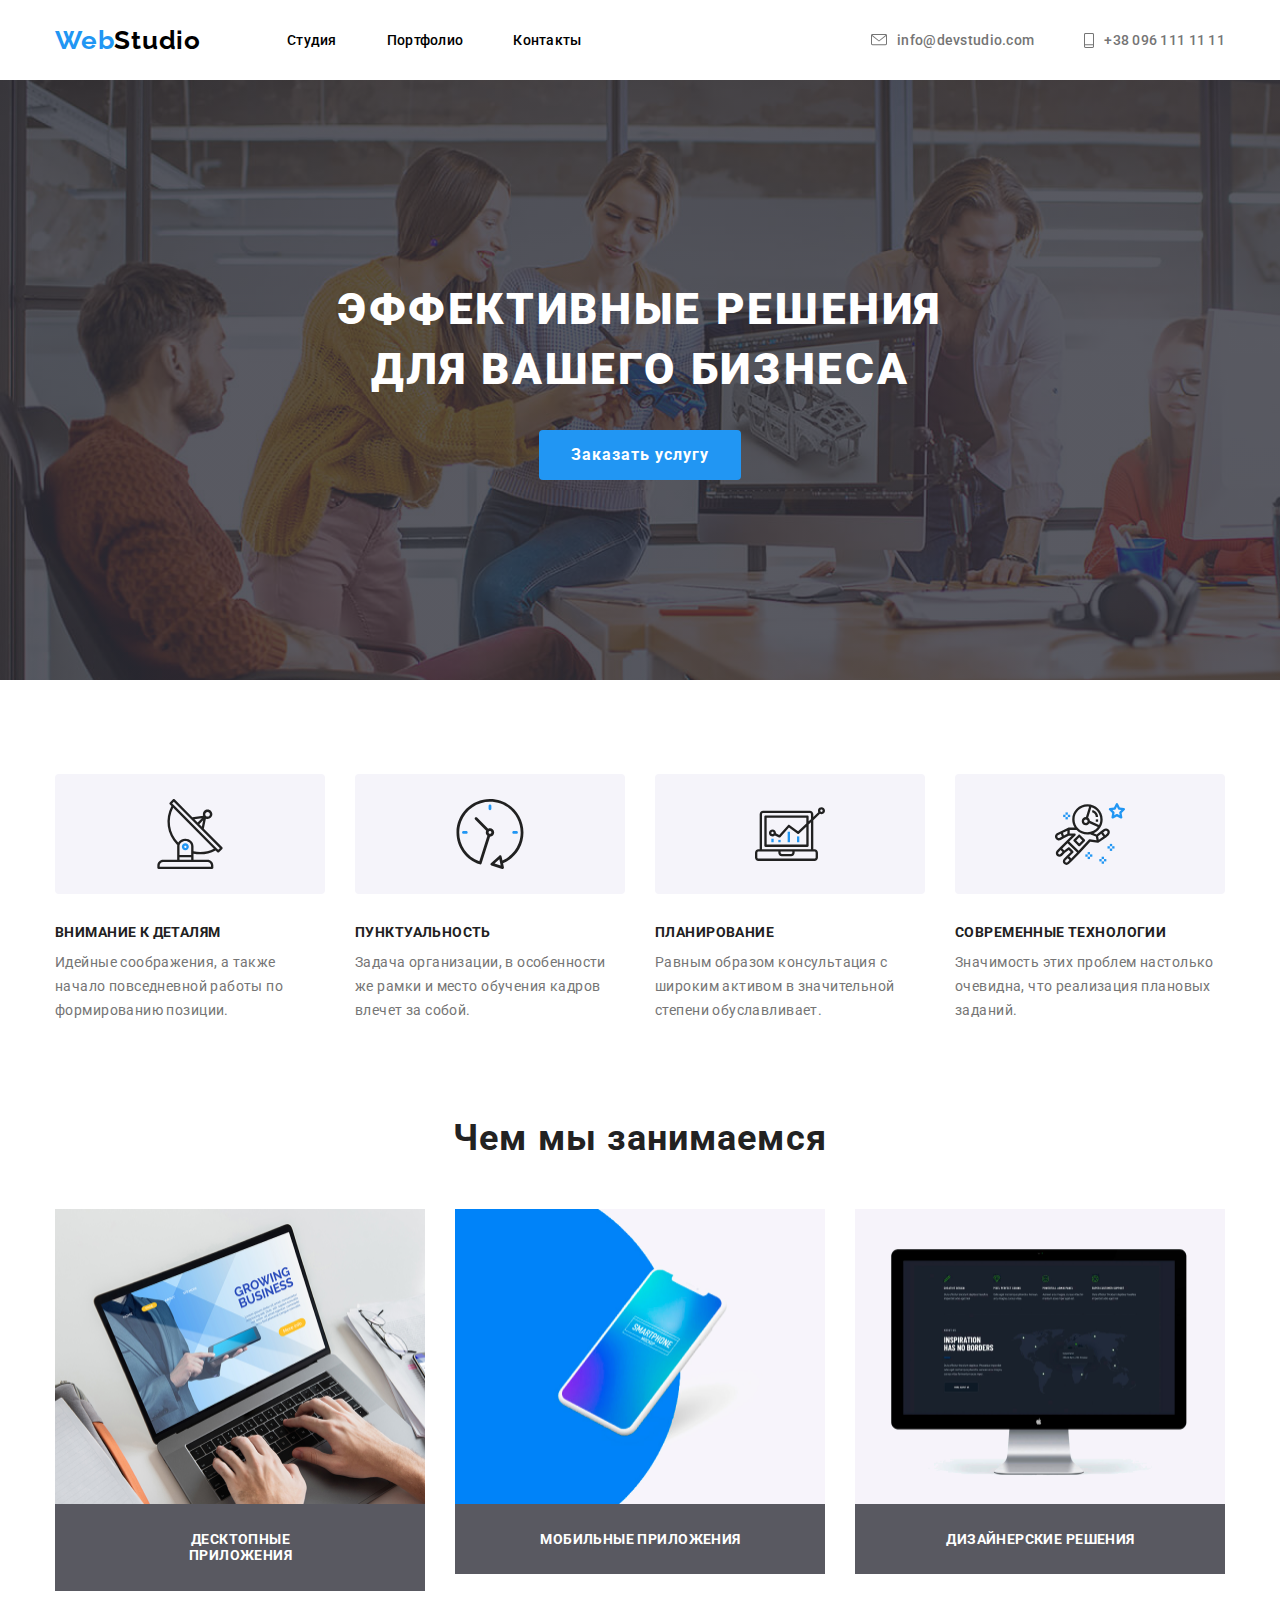
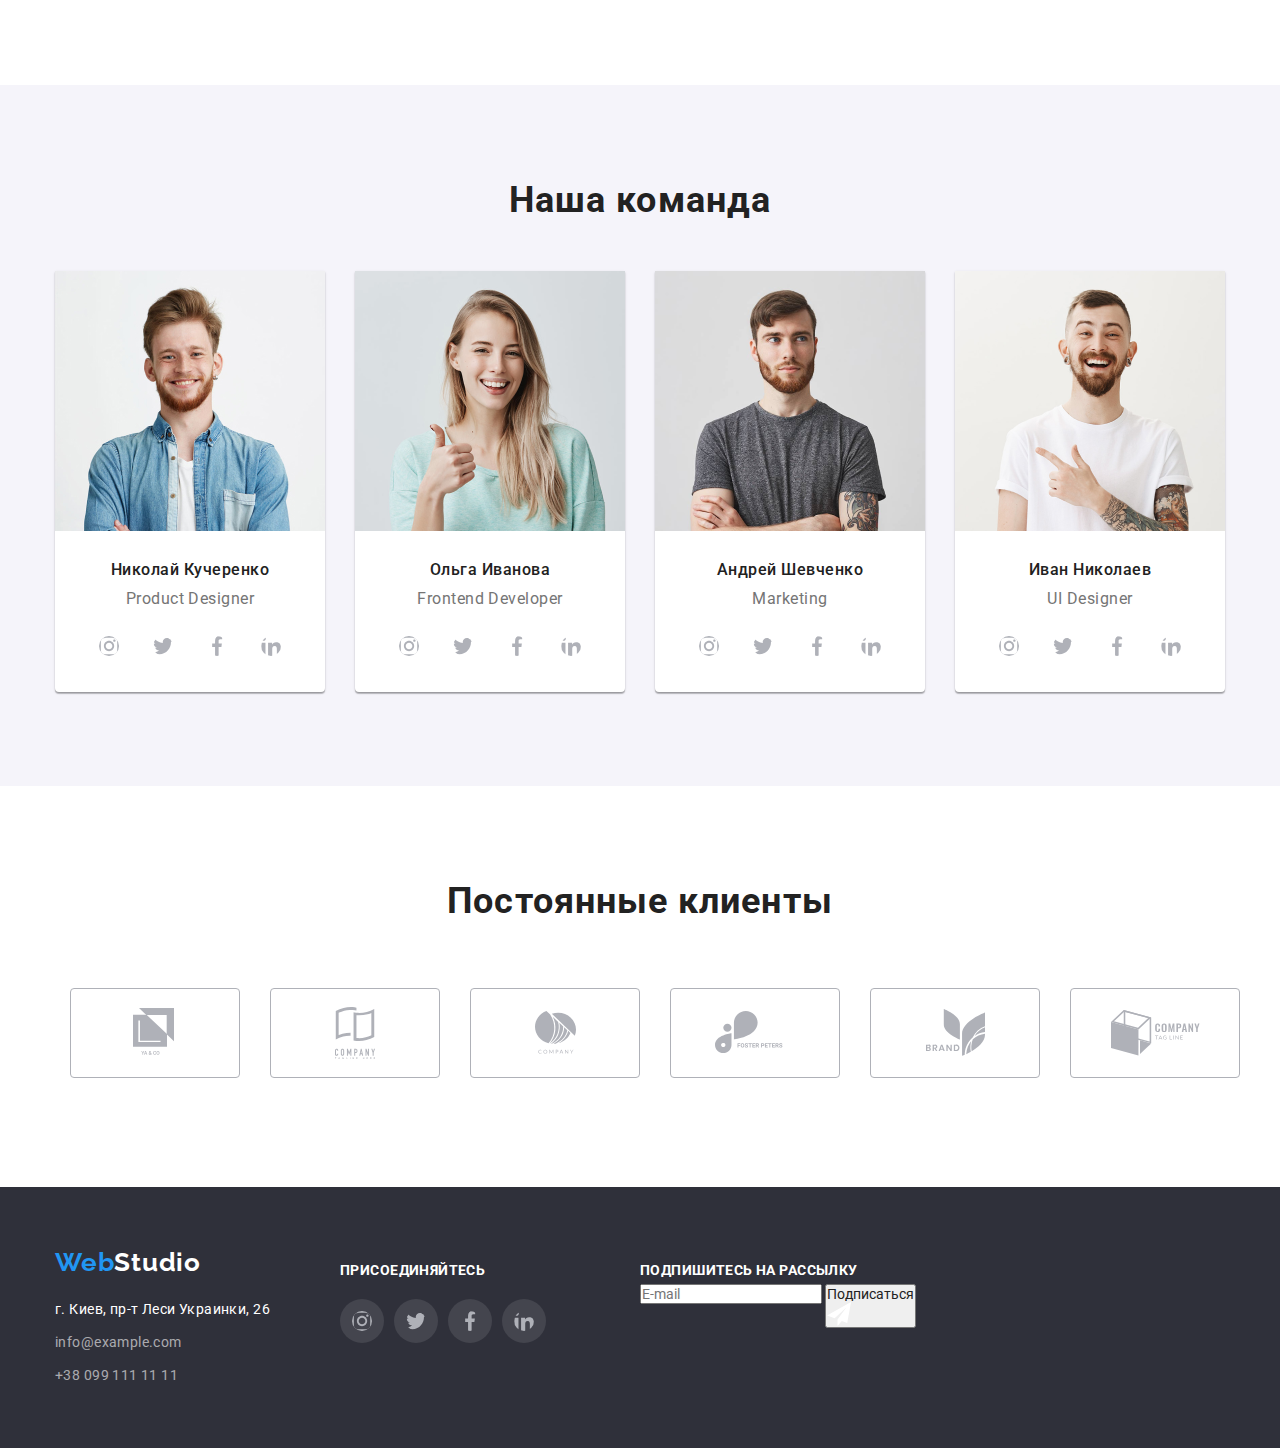
==== index.html @ 837c183c "Поменял классы на BEM именование, перешел на SASS" ====
<!DOCTYPE html>
<html lang="ru">
  <head>
    <meta charset="UTF-8" />
    <meta http-equiv="X-UA-Compatible" content="IE=edge" />
    <meta name="viewport" content="width=device-width, initial-scale=1.0" />
    <link rel="preconnect" href="https://fonts.googleapis.com" />
    <link rel="preconnect" href="https://fonts.gstatic.com" crossorigin />
    <link
      href="https://fonts.googleapis.com/css2?family=Raleway:wght@700&family=Roboto:wght@400;500;700;900&display=swap"
      rel="stylesheet"
    />
    <link rel="stylesheet" href="css/main.min.css" />
    <title>WebStudio</title>
  </head>
  <body>
    <!-- Menu -->
    <header class="header">
      <div class="container">
        <div class="header__container">
          <nav class="nav">
            <a class="logo nav__logo" href="./index.html"
              ><span class="logo__text">Web</span>Studio</a
            >
            <ul class="nav__menu-list">
              <li class="nav__list-item">
                <a class="nav__link nav__link--current" href="./index.html">Студия</a>
              </li>
              <li class="nav__list-item">
                <a class="nav__link" href="./portfolio.html">Портфолио</a>
              </li>
              <li class="nav__list-item">
                <a class="nav__link" href="/">Контакты</a>
              </li>
            </ul>
          </nav>
          <address class="address header__adress">
            <a class="address__link" href="/">
              <img
                class="address__icon address__icon--mail"
                src="./images/main-page/icons/mail_icon.svg"
                alt="Иконка эл почты"
              />
              info@devstudio.com
            </a>
            <a class="address__link" href="/">
              <img
                class="address__icon address__icon--phone"
                src="./images/main-page/icons/phone_icon.svg"
                alt="Иконка мобильного телефона"
              />
              +38 096 111 11 11
            </a>
          </address>
        </div>
      </div>
    </header>
    <!-- Menu END -->

    <main>
      <!-- HERO section -->
      <section class="hero-section section">
        <div class="container">
          <h1 class="main-title">Эффективные решения<br />для вашего бизнеса</h1>
          <a class="modal-button hero-section__modal-button" href="./index.html">Заказать услугу</a>
        </div>
      </section>
      <!-- END HERO section  -->

      <!-- Qualites section -->
      <section class="qualities-section section">
        <div class="container">
          <h2 class="qualities-section__title title" hidden>Наши качества</h2>
          <ul class="qualities-list">
            <li class="qualities-list__item">
              <div class="qualities-list__img-container">
                <img
                  src="./images/main-page/qualites-section/sputnikovaya_antenna.svg"
                  alt="Спутниковая антена"
                />
              </div>
              <h3 class="sub-title qualities-list__sub-title">Внимание к деталям</h3>
              <p class="qualities-list__description">
                Идейные соображения, а также начало повседневной работы по формированию позиции.
              </p>
            </li>
            <li class="qualities-list__item">
              <div class="qualities-list__img-container">
                <img src="./images/main-page/qualites-section/clock.svg" alt="Часы" />
              </div>
              <h3 class="sub-title qualities-list__sub-title">Пунктуальность</h3>
              <p class="qualities-list__description">
                Задача организации, в особенности же рамки и место обучения кадров влечет за собой.
              </p>
            </li>
            <li class="qualities-list__item">
              <div class="qualities-list__img-container">
                <img
                  src="./images/main-page/qualites-section/diagram.svg"
                  alt="Диаграмма на ноутбуке"
                />
              </div>
              <h3 class="sub-title qualities-list__sub-title">Планирование</h3>
              <p class="qualities-list__description">
                Равным образом консультация с широким активом в значительной степени обуславливает.
              </p>
            </li>
            <li class="qualities-list__item">
              <div class="qualities-list__img-container">
                <img src="./images/main-page/qualites-section/astronaut.svg" alt="Астронавт" />
              </div>
              <h3 class="sub-title qualities-list__sub-title">Современные технологии</h3>
              <p class="qualities-list__description">
                Значимость этих проблем настолько очевидна, что реализация плановых заданий.
              </p>
            </li>
          </ul>
        </div>
      </section>
      <!-- END Qualites section -->

      <!-- About us -->
      <section class="about-us-section section">
        <div class="container">
          <h2 class="about-us-section__title title">Чем мы занимаемся</h2>
          <ul class="about-us-list">
            <li class="about-us-list__item">
              <img
                class="about-us-list__image"
                src="./images/main-page/about-us-section/img_1_notebook.png"
                width="370"
                height="295"
                alt="Ноутбук"
              />
              <p class="about-us-list__description">Десктопные приложения</p>
            </li>
            <li class="about-us-list__item">
              <img
                class="about-us-list__image"
                src="./images/main-page/about-us-section/img_2_phone.png"
                width="370"
                height="295"
                alt="Смартфон"
              />
              <p class="about-us-list__description">Мобильные приложения</p>
            </li>
            <li class="about-us-list__item">
              <img
                class="about-us-list__image"
                src="./images/main-page/about-us-section/img_3_desktop.png"
                width="370"
                height="295"
                alt="Настольный компьютер"
              />
              <p class="about-us-list__description">Дизайнерские решения</p>
            </li>
          </ul>
        </div>
      </section>
      <!-- END About us -->

      <!-- TEAM SECTION -->
      <section class="our-team-section section">
        <div class="container">
          <h2 class="our-team-section__title title">Наша команда</h2>
          <ul class="our-team-list">
            <li class="our-team-list__item">
              <img
                class="our-team-list__image"
                src="./images/main-page/team-section/command_1.jpg"
                width="270"
                height="260"
                alt="Николай Кучеренко фото"
              />
              <div class="our-team-list__desription-container">
                <h3 class="our-team-list__name-title">Николай Кучеренко</h3>
                <p class="our-team-list__description">Product Designer</p>
                <ul class="social-list">
                  <li class="social-list__item">
                    <img
                      class="social-list__image social-list__image--instagram-icon"
                      src="./images/main-page/social-icons/instagram_icon.svg"
                      alt="Instagram логотип"
                    />
                  </li>
                  <li class="social-list__item">
                    <img
                      class="social-list__image social-list__image--twitter-icon"
                      src="./images/main-page/social-icons/twitter_icon.svg"
                      alt="Twitter логотип"
                    />
                  </li>
                  <li class="social-list__item">
                    <img
                      class="social-list__image social-list__image--facebook-icon"
                      src="./images/main-page/social-icons/facebook_icon.svg"
                      alt="Facebook логотип"
                    />
                  </li>
                  <li class="social-list__item">
                    <img
                      class="social-list__image social-list__image--linkedin-icon"
                      src="./images/main-page/social-icons/linkedin_icon.svg"
                      alt="LinkedIn логотип"
                    />
                  </li>
                </ul>
              </div>
            </li>
            <li class="our-team-list__item">
              <img
                class="our-team-list__image"
                src="./images/main-page/team-section/command_2.png"
                width="270"
                height="260"
                alt="Ольга Иванова фото"
              />
              <div class="our-team-list__desription-container">
                <h3 class="our-team-list__name-title">Ольга Иванова</h3>
                <p class="our-team-list__description">Frontend Developer</p>
                <ul class="social-list">
                  <li class="social-list__item">
                    <img
                      class="social-list__image social-list__image--instagram-icon"
                      src="./images/main-page/social-icons/instagram_icon.svg"
                      alt="Instagram логотип"
                    />
                  </li>
                  <li class="social-list__item">
                    <img
                      class="social-list__image social-list__image--twitter-icon"
                      src="./images/main-page/social-icons/twitter_icon.svg"
                      alt="Twitter логотип"
                    />
                  </li>
                  <li class="social-list__item">
                    <img
                      class="social-list__image social-list__image--facebook-icon"
                      src="./images/main-page/social-icons/facebook_icon.svg"
                      alt="Facebook логотип"
                    />
                  </li>
                  <li class="social-list__item">
                    <img
                      class="social-list__image social-list__image--linkedin-icon"
                      src="./images/main-page/social-icons/linkedin_icon.svg"
                      alt="LinkedIn логотип"
                    />
                  </li>
                </ul>
              </div>
            </li>
            <li class="our-team-list__item">
              <img
                src="./images/main-page/team-section/command_3.png"
                width="270"
                height="260"
                alt="Андрей Шевченко фото"
              />
              <div class="our-team-list__desription-container">
                <h3 class="our-team-list__name-title">Андрей Шевченко</h3>
                <p class="our-team-list__description">Marketing</p>
                <ul class="social-list">
                  <li class="social-list__item">
                    <img
                      class="social-list__image social-list__image--instagram-icon"
                      src="./images/main-page/social-icons/instagram_icon.svg"
                      alt="Instagram логотип"
                    />
                  </li>
                  <li class="social-list__item">
                    <img
                      class="social-list__image social-list__image--twitter-icon"
                      src="./images/main-page/social-icons/twitter_icon.svg"
                      alt="Twitter логотип"
                    />
                  </li>
                  <li class="social-list__item">
                    <img
                      class="social-list__image social-list__image--facebook-icon"
                      src="./images/main-page/social-icons/facebook_icon.svg"
                      alt="Facebook логотип"
                    />
                  </li>
                  <li class="social-list__item">
                    <img
                      class="social-list__image social-list__image--linkedin-icon"
                      src="./images/main-page/social-icons/linkedin_icon.svg"
                      alt="LinkedIn логотип"
                    />
                  </li>
                </ul>
              </div>
            </li>
            <li class="our-team-list__item">
              <img
                src="./images/main-page/team-section/command_4.png"
                width="270"
                height="260"
                alt="Иван Николаев фото"
              />
              <div class="our-team-list__desription-container">
                <h3 class="our-team-list__name-title">Иван Николаев</h3>
                <p class="our-team-list__description">UI Designer</p>
                <ul class="social-list">
                  <li class="social-list__item">
                    <img
                      class="social-list__image social-list__image--instagram-icon"
                      src="./images/main-page/social-icons/instagram_icon.svg"
                      alt="Instagram логотип"
                    />
                  </li>
                  <li class="social-list__item">
                    <img
                      class="social-list__image social-list__image--twitter-icon"
                      src="./images/main-page/social-icons/twitter_icon.svg"
                      alt="Twitter логотип"
                    />
                  </li>
                  <li class="social-list__item">
                    <img
                      class="social-list__image social-list__image--facebook-icon"
                      src="./images/main-page/social-icons/facebook_icon.svg"
                      alt="Facebook логотип"
                    />
                  </li>
                  <li class="social-list__item">
                    <img
                      class="social-list__image social-list__image--linkedin-icon"
                      src="./images/main-page/social-icons/linkedin_icon.svg"
                      alt="LinkedIn логотип"
                    />
                  </li>
                </ul>
              </div>
            </li>
          </ul>
        </div>
      </section>
      <!-- END TEAM SECTION -->

      <!-- CLIENTS SECTION -->
      <section class="clients-section section">
        <div class="container">
          <h2 class="clients-section__title title">Постоянные клиенты</h2>
          <ul class="clisents-list">
            <li class="clisents-list__item">
              <img
                class="clisents-list__image"
                src="./images/main-page/clients-section/client_logo_1.svg"
                alt="Компания 1 логотип"
              />
            </li>
            <li class="clisents-list__item">
              <img
                class="clisents-list__image"
                src="./images/main-page/clients-section/client_logo_2.svg"
                alt="Компания 2 логотип"
              />
            </li>
            <li class="clisents-list__item">
              <img
                class="clisents-list__image"
                src="./images/main-page/clients-section/client_logo_3.svg"
                alt="Компания 3 логотип"
              />
            </li>
            <li class="clisents-list__item">
              <img
                class="clisents-list__image"
                src="./images/main-page/clients-section/client_logo_4.svg"
                alt="Компания 4 логотип"
              />
            </li>
            <li class="clisents-list__item">
              <img
                class="clisents-list__image"
                src="./images/main-page/clients-section/client_logo_5.svg"
                alt="Компания 5 логотип"
              />
            </li>
            <li class="clisents-list__item">
              <img
                class="clisents-list__image"
                src="./images/main-page/clients-section/client_logo_6.svg"
                alt="Компания 6 логотип"
              />
            </li>
          </ul>
        </div>
      </section>
      <!-- END CLIENTS SECTION -->
    </main>

    <footer class="footer">
      <div class="container">
        <div class="footer-container">
          <div class="address-wrap footer-container__address-wrap">
            <a class="logo footer__logo" href="/"><span class="logo__text">Web</span>Studio </a>
            <address class="address footer-container__address">
              <a class="footer-container__link footer-container__link--location" href="/"
                >г. Киев, пр-т Леси Украинки, 26</a
              >
              <a class="footer-container__link" href="/">info@example.com</a>
              <a class="footer-container__link" href="/">+38 099 111 11 11</a>
            </address>
          </div>
          <div class="social-wrap footer-container__social-wrap">
            <b class="subtitle-call-to-action">присоединяйтесь</b>
            <ul class="social-list">
              <li class="social-list__item">
                <img
                  class="social-list__image social-list__image--instagram-icon social-list__image--dark-theme"
                  src="./images/main-page/social-icons/instagram_icon.svg"
                  alt="Instagram логотип"
                />
              </li>
              <li class="social-list__item">
                <img
                  class="social-list__image social-list__image--twitter-icon social-list__image--dark-theme"
                  src="./images/main-page/social-icons/twitter_icon.svg"
                  alt="Twitter логотип"
                />
              </li>
              <li class="social-list__item">
                <img
                  class="social-list__image social-list__image--facebook-icon social-list__image--dark-theme"
                  src="./images/main-page/social-icons/facebook_icon.svg"
                  alt="Facebook логотип"
                />
              </li>
              <li class="social-list__item">
                <img
                  class="social-list__image social-list__image--linkedin-icon social-list__image--dark-theme"
                  src="./images/main-page/social-icons/linkedin_icon.svg"
                  alt="LinkedIn логотип"
                />
              </li>
            </ul>
          </div>
          <div class="subscribe-wrap footer-container__subscribe-wrap">
            <b class="subtitle-call-to-action">Подпишитесь на рассылку</b>
            <form class="form" action="mailto:">
              <input
                class="form__input"
                type="email"
                placeholder="E-mail"
                id="email"
                name="email"
              />
              <button class="form__button" type="submit" class="button email">
                Подписаться
                <img
                  class="form__image"
                  src="./images/main-page/icons/icon_send.svg"
                  alt="Иконка отправить письмо"
                />
              </button>
            </form>
          </div>
        </div>
      </div>
    </footer>
  </body>
</html>
---- css/main.min.css ----
/*! modern-normalize v1.1.0 | MIT License | https://github.com/sindresorhus/modern-normalize */*,::after,::before{-webkit-box-sizing:border-box;box-sizing:border-box}html{-moz-tab-size:4;-o-tab-size:4;tab-size:4}html{line-height:1.15;-webkit-text-size-adjust:100%}body{margin:0}body{font-family:system-ui,-apple-system,'Segoe UI',Roboto,Helvetica,Arial,sans-serif,'Apple Color Emoji','Segoe UI Emoji'}hr{height:0;color:inherit}abbr[title]{-webkit-text-decoration:underline dotted;text-decoration:underline dotted}b,strong{font-weight:bolder}code,kbd,pre,samp{font-family:ui-monospace,SFMono-Regular,Consolas,'Liberation Mono',Menlo,monospace;font-size:1em}small{font-size:80%}sub,sup{font-size:75%;line-height:0;position:relative;vertical-align:baseline}sub{bottom:-.25em}sup{top:-.5em}table{text-indent:0;border-color:inherit}button,input,optgroup,select,textarea{font-family:inherit;font-size:100%;line-height:1.15;margin:0}button,select{text-transform:none}[type=button],[type=reset],[type=submit],button{-webkit-appearance:button}::-moz-focus-inner{border-style:none;padding:0}:-moz-focusring{outline:1px dotted ButtonText}:-moz-ui-invalid{box-shadow:none}legend{padding:0}progress{vertical-align:baseline}::-webkit-inner-spin-button,::-webkit-outer-spin-button{height:auto}[type=search]{-webkit-appearance:textfield;outline-offset:-2px}::-webkit-search-decoration{-webkit-appearance:none}::-webkit-file-upload-button{-webkit-appearance:button;font:inherit}summary{display:list-item}*{margin:0;padding:0}article,aside,details,figcaption,figure,footer,header,hgroup,menu,nav,section{display:block}ol,ul{list-style:none}blockquote,q{quotes:none}blockquote:before,blockquote:after,q:before,q:after{content:'';content:none}table{border-collapse:collapse;border-spacing:0}input[type='search']::-webkit-search-cancel-button,input[type='search']::-webkit-search-decoration,input[type='search']::-webkit-search-results-button,input[type='search']::-webkit-search-results-decoration{-webkit-appearance:none;-moz-appearance:none}input[type='search']{-webkit-appearance:none;-moz-appearance:none;-webkit-box-sizing:content-box;box-sizing:content-box}textarea{overflow:auto;vertical-align:top;resize:vertical}audio,canvas,video{display:inline-block;*display:inline;*zoom:1;max-width:100%}audio:not([controls]){display:none;height:0}[hidden]{display:none}img{display:block;border:0;-ms-interpolation-mode:bicubic}figure{margin:0}form{margin:0}legend{border:0;padding:0;white-space:normal;*margin-left:-7px}button,input{line-height:normal}button,select{text-transform:none}button,html input[type="button"],input[type="reset"],input[type="submit"]{-webkit-appearance:button;cursor:pointer;*overflow:visible}button[disabled],html input[disabled]{cursor:default}input[type='checkbox'],input[type='radio']{-webkit-box-sizing:border-box;box-sizing:border-box;padding:0;*height:13px;*width:13px}input[type='search']{-webkit-appearance:textfield;-webkit-box-sizing:content-box;box-sizing:content-box}input[type='search']::-webkit-search-cancel-button,input[type='search']::-webkit-search-decoration{-webkit-appearance:none}button::-moz-focus-inner,input::-moz-focus-inner{border:0;padding:0}textarea{overflow:auto;vertical-align:top}table{border-collapse:collapse;border-spacing:0}html,button,input,select,textarea{color:#222}::-moz-selection{background:#b3d4fc;text-shadow:none}::selection{background:#b3d4fc;text-shadow:none}fieldset{border:0;margin:0;padding:0}textarea{resize:vertical}.chromeframe{margin:0.2em 0;background:#ccc;color:#000;padding:0.2em 0}a{display:inline-block;text-decoration:none}address{font-style:normal}body{font-family:'Roboto', sans-serif;font-size:14px;font-style:normal;font-weight:400;line-height:1.714;letter-spacing:0.03em}.container{width:1200px;padding-left:15px;padding-right:15px;margin-left:auto;margin-right:auto}.logo{font-family:'Raleway', sans-serif;font-size:26px;font-style:normal;font-weight:700;line-height:1.192;letter-spacing:0.03em;color:#000}.logo__text{color:#2196f3}.modal-button{display:inline-block;padding:10px 32px;margin-top:30px;border-radius:4px;font-size:16px;font-weight:700;line-height:1.875;letter-spacing:0.06em;color:#fff;background-color:#2196f3}.social-list{display:-webkit-box;display:-ms-flexbox;display:flex;margin-top:16px}.social-list__item:not(:last-child){margin-right:10px}.social-list__image{padding:12px;border-radius:50%}.social-list__image--dark-theme{background:rgba(255,255,255,0.1);border-radius:50%}.social-list__image:hover,.social-list__image:focus{background-color:#2196f3}.main-title{font-size:44px;font-weight:900;line-height:1.363;letter-spacing:0.06em;text-align:center;text-transform:uppercase;color:#fff}.title{font-size:36px;font-style:normal;font-weight:700;line-height:1.172;letter-spacing:0.03em;text-align:center}.sub-title{font-size:14px;font-weight:700;line-height:1.172;letter-spacing:0.03em;text-transform:uppercase;color:#212121}.header__container{display:-webkit-box;display:-ms-flexbox;display:flex;-webkit-box-align:center;-ms-flex-align:center;align-items:center;-webkit-box-pack:justify;-ms-flex-pack:justify;justify-content:space-between}.nav{display:-webkit-box;display:-ms-flexbox;display:flex;-webkit-box-align:center;-ms-flex-align:center;align-items:center}.nav__menu-list{display:-webkit-box;display:-ms-flexbox;display:flex}.nav__list-item:not(:last-child){margin-right:50px}.nav__logo{margin-right:86px}.nav__link{padding:32px 0 28px 0;font-size:14px;font-style:normal;font-weight:500;line-height:1.172;letter-spacing:0.02em;text-align:left;color:black;border-bottom:4px solid transparent}.nav__link:hover,.nav__link:focus{color:#2196f3;border-bottom:4px solid #2196f3;border-radius:2px}.address{display:-webkit-box;display:-ms-flexbox;display:flex;-webkit-box-align:center;-ms-flex-align:center;align-items:center}.address__link{display:-webkit-box;display:-ms-flexbox;display:flex;-webkit-box-align:center;-ms-flex-align:center;align-items:center;font-size:14px;font-weight:500;line-height:1.172;letter-spacing:0.02em;color:#757575}.address__link:hover,.address__link:focus{color:#2196f3}.address__link:not(:last-child){margin-right:50px}.address__icon{margin-right:10px}.hero-section{text-align:center;padding:200px 0;background-image:-webkit-gradient(linear, left top, left bottom, from(rgba(47,48,58,0.8))),url("../../images/main-page/hero-section/hero-section-bg.jpg");background-image:linear-gradient(rgba(47,48,58,0.8)),url("../../images/main-page/hero-section/hero-section-bg.jpg");background-color:rgba(47,48,58,0.8)}.qualities-section{padding-top:94px;padding-bottom:94px}.qualities-list{display:-webkit-box;display:-ms-flexbox;display:flex}.qualities-list__item{min-width:calc((100% - 30px * 3) / 4)}.qualities-list__item:not(:last-child){margin-right:30px}.qualities-list__img-container{display:-webkit-box;display:-ms-flexbox;display:flex;-webkit-box-pack:center;-ms-flex-pack:center;justify-content:center;-webkit-box-align:center;-ms-flex-align:center;align-items:center;height:120px;background-color:#f5f4fa;border-radius:4px}.qualities-list__img-container:hover,.qualities-list__img-container:focus{background-color:#f0edfd}.qualities-list__sub-title{margin-top:30px}.qualities-list__description{margin-top:10px;font-size:14px;font-weight:400;line-height:1.714;letter-spacing:0.03em;color:#757575}.about-us-section{padding-bottom:94px}.about-us-section__title{margin-bottom:50px}.about-us-list{display:-webkit-box;display:-ms-flexbox;display:flex;-webkit-box-align:start;-ms-flex-align:start;align-items:flex-start}.about-us-list__item:not(:last-child){margin-right:30px}.about-us-list__description{padding:27px 82px 27px 83px;font-size:14px;font-weight:700;line-height:1.172;letter-spacing:0.03em;text-align:center;text-transform:uppercase;color:#fff;background-color:rgba(47,48,58,0.8)}.our-team-section{padding-top:94px;padding-bottom:94px;background-color:#f5f4fa}.our-team-section__title{margin-bottom:50px}.our-team-list{display:-webkit-box;display:-ms-flexbox;display:flex}.our-team-list__item{display:-webkit-box;display:-ms-flexbox;display:flex;-webkit-box-orient:vertical;-webkit-box-direction:normal;-ms-flex-direction:column;flex-direction:column;-webkit-box-align:center;-ms-flex-align:center;align-items:center;background:#ffffff;-webkit-box-shadow:0px 1px 3px rgba(0,0,0,0.12),0px 1px 1px rgba(0,0,0,0.14),0px 2px 1px rgba(0,0,0,0.2);box-shadow:0px 1px 3px rgba(0,0,0,0.12),0px 1px 1px rgba(0,0,0,0.14),0px 2px 1px rgba(0,0,0,0.2);border-radius:0px 0px 4px 4px}.our-team-list__item:not(:last-child){margin-right:30px}.our-team-list__desription-container{padding:30px 32px 24px 32px}.our-team-list__name-title{font-size:16px;font-weight:500;line-height:1.172;letter-spacing:0.03em;text-align:center;color:#212121}.our-team-list__description{margin-top:10px;font-size:16px;font-weight:400;line-height:1.172;letter-spacing:0.03em;text-align:center;color:#757575}.clients-section{padding-top:94px;padding-bottom:94px}.clients-section__title{margin-bottom:50px}.clisents-list{display:-webkit-box;display:-ms-flexbox;display:flex}.clisents-list__item{display:-webkit-box;display:-ms-flexbox;display:flex;-webkit-box-pack:center;-ms-flex-pack:center;justify-content:center;-webkit-box-align:center;-ms-flex-align:center;align-items:center;margin:15px;min-width:170px;min-height:90px;border:1px solid #afb1b8;border-radius:4px}.clisents-list__item:hover,.clisents-list__item:focus{border:1px solid #2196f3}.footer{padding-top:60px;padding-bottom:60px;background-color:#2f303a}.footer__logo{padding-bottom:20px;color:#fff}.footer-container{display:-webkit-box;display:-ms-flexbox;display:flex}.footer-container__address-wrap{margin-right:70px}.footer-container__social-wrap{padding-top:12px;margin-right:94px}.footer-container__subscribe-wrap{padding-top:12px}.footer-container__subscribe-wrap__subtitle{display:block;margin-bottom:20px}.footer-container__address{display:-webkit-box;display:-ms-flexbox;display:flex;-webkit-box-orient:vertical;-webkit-box-direction:normal;-ms-flex-direction:column;flex-direction:column;-webkit-box-align:start;-ms-flex-align:start;align-items:flex-start}.footer-container__link{display:block;font-size:14px;font-weight:400;line-height:1.714;letter-spacing:0.03em;color:rgba(255,255,255,0.6)}.footer-container__link:not(:last-child){padding-bottom:9px}.footer-container__link--location{color:#fff}.subtitle-call-to-action{font-size:14px;font-style:normal;font-weight:700;line-height:1.172;letter-spacing:0.03em;text-align:left;color:#fff;text-transform:uppercase}.footer .input.email::-webkit-input-placeholder{font-size:16px;font-style:normal;font-weight:400;line-height:20px;letter-spacing:0.03em;text-align:left;color:rgba(255,255,255,0.6)}.footer .input.email:-ms-input-placeholder{font-size:16px;font-style:normal;font-weight:400;line-height:20px;letter-spacing:0.03em;text-align:left;color:rgba(255,255,255,0.6)}.footer .input.email::-ms-input-placeholder{font-size:16px;font-style:normal;font-weight:400;line-height:20px;letter-spacing:0.03em;text-align:left;color:rgba(255,255,255,0.6)}.footer .input.email::placeholder{font-size:16px;font-style:normal;font-weight:400;line-height:20px;letter-spacing:0.03em;text-align:left;color:rgba(255,255,255,0.6)}.footer .input.email{background-color:rgba(255,255,255,0)}.footer .button.email{font-size:16px;font-style:normal;font-weight:700;line-height:1.875;letter-spacing:0.06em;color:#fff;background-color:#2196f3}
/*# sourceMappingURL=main.min.css.map */
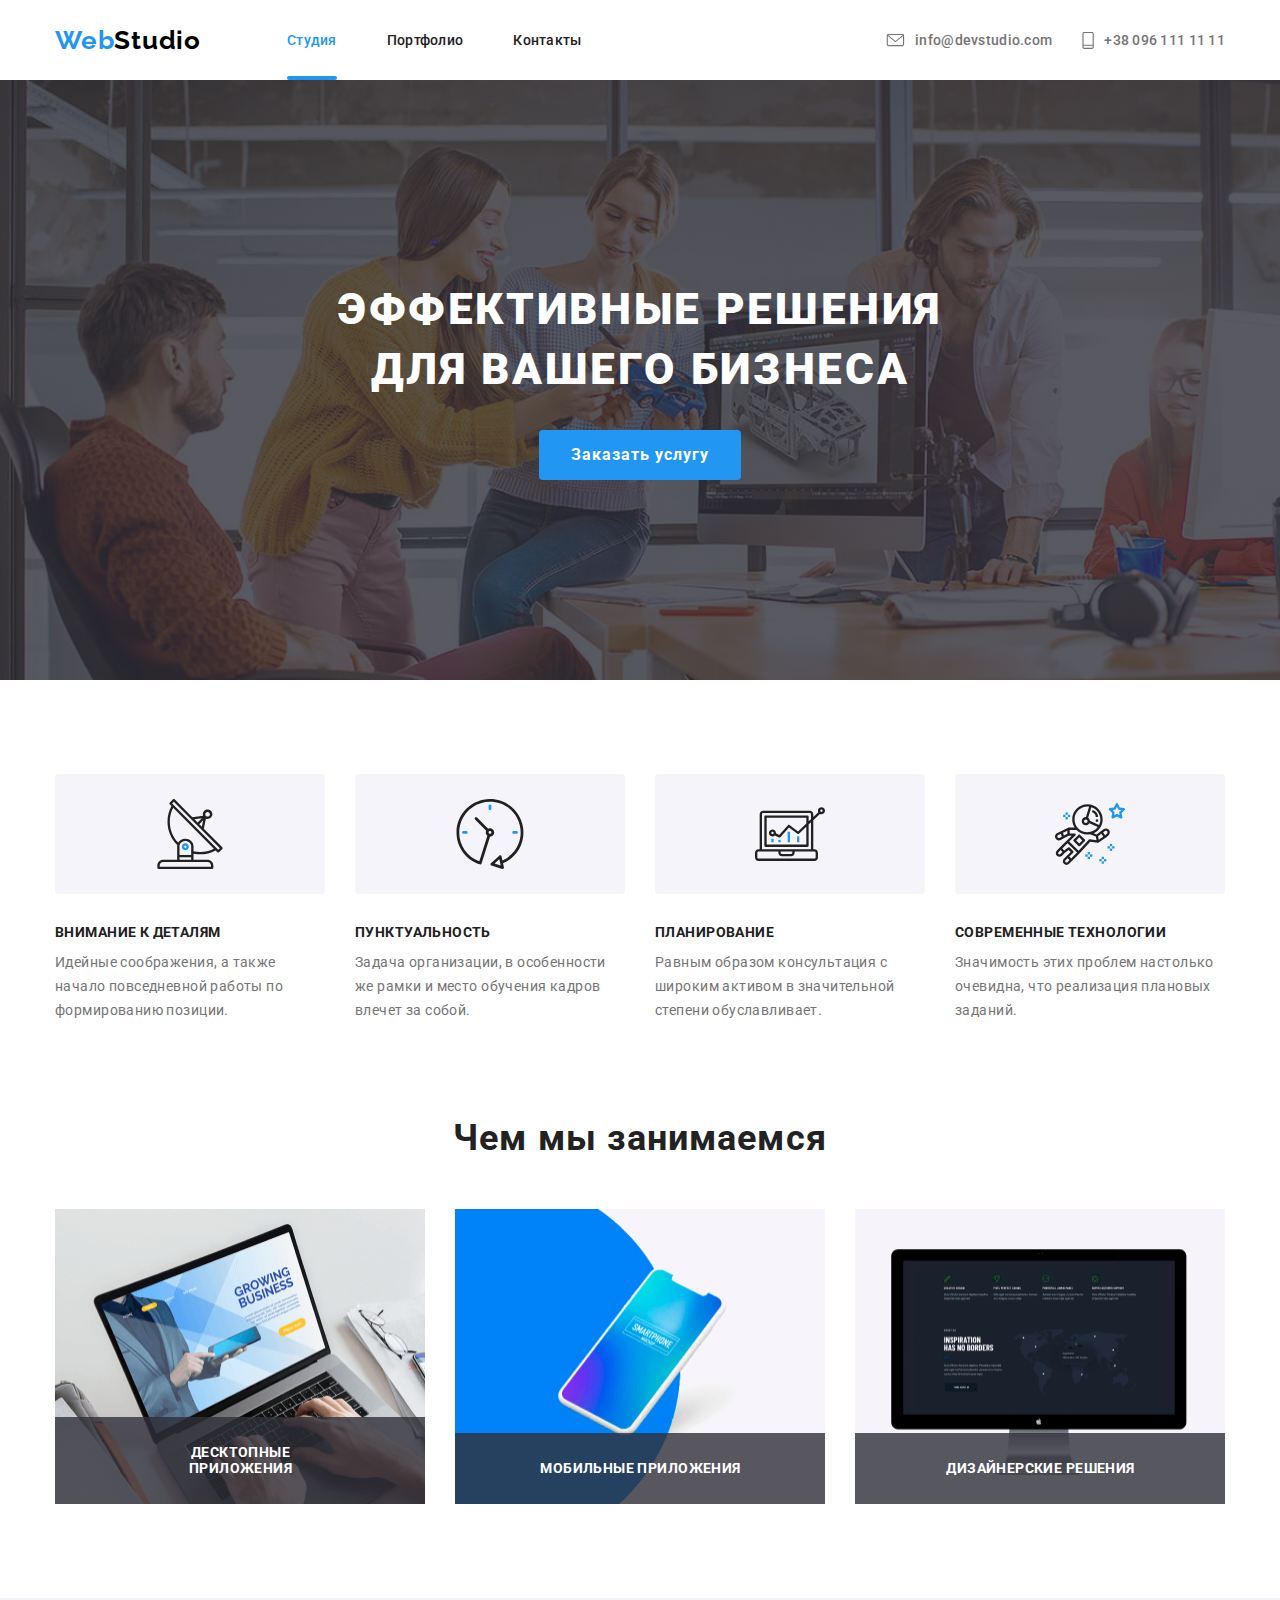
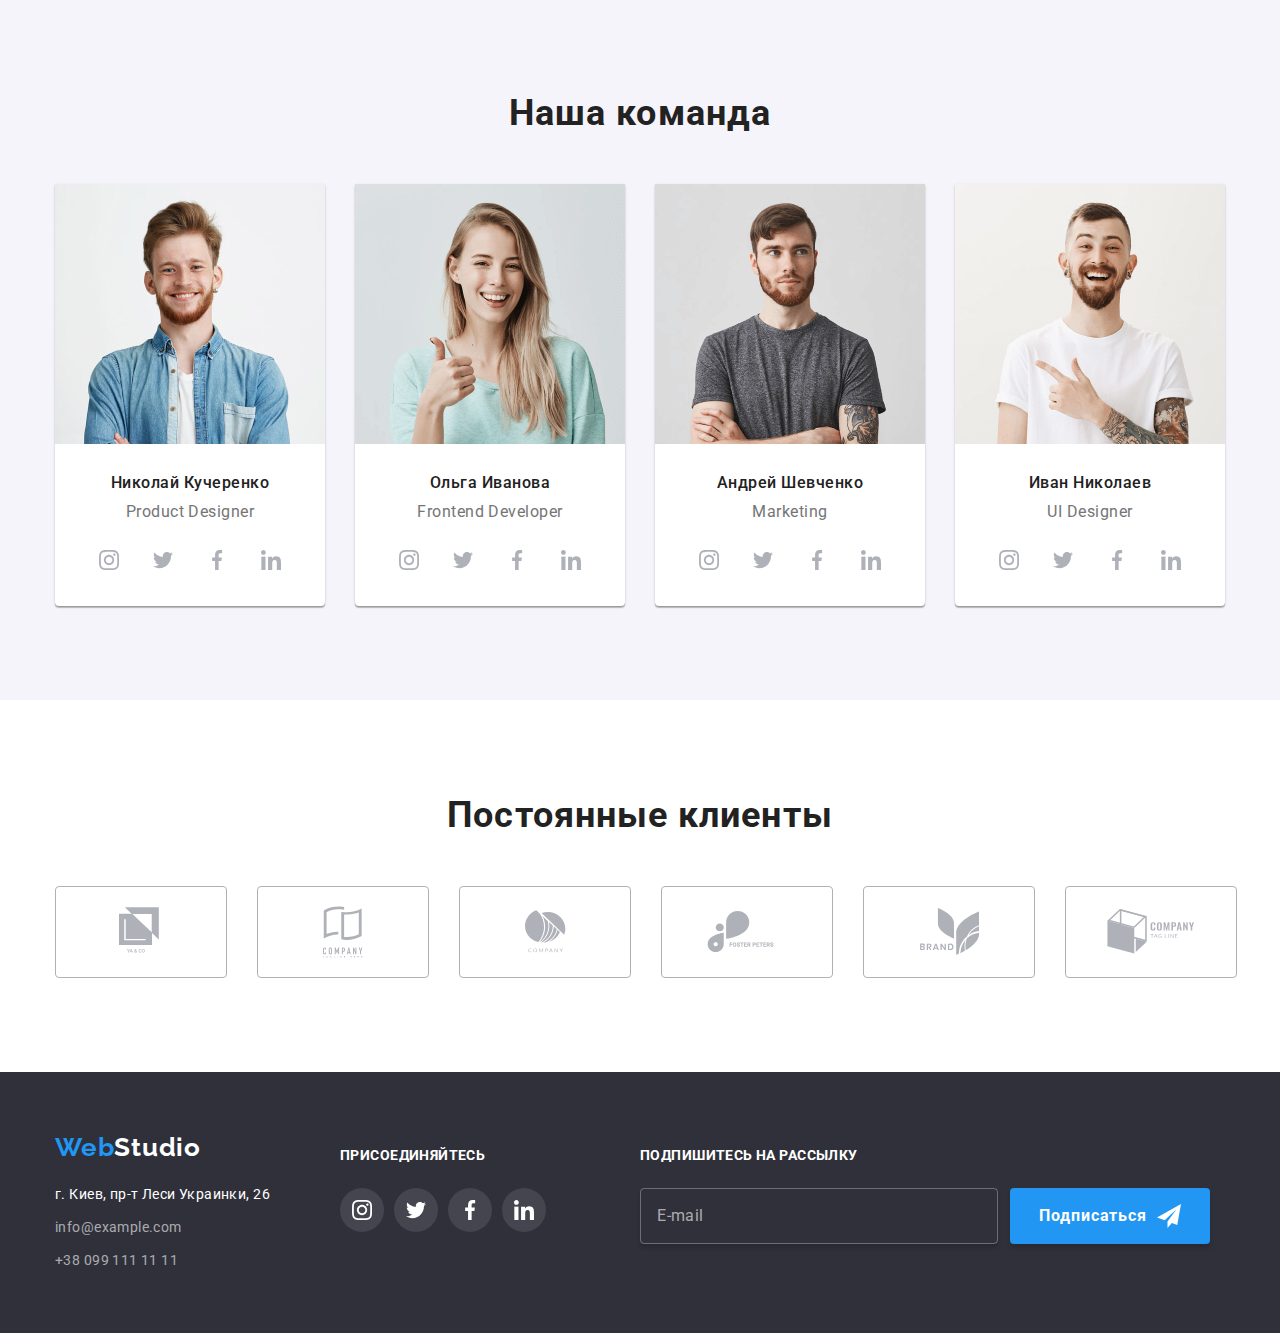
==== commit d79a2493: "Finily done Desktop Version" ====
--- a/index.html
+++ b/index.html
@@ -1,465 +1,523 @@
 <!DOCTYPE html>
 <html lang="ru">
-  <head>
-    <meta charset="UTF-8" />
-    <meta http-equiv="X-UA-Compatible" content="IE=edge" />
-    <meta name="viewport" content="width=device-width, initial-scale=1.0" />
-    <link rel="preconnect" href="https://fonts.googleapis.com" />
-    <link rel="preconnect" href="https://fonts.gstatic.com" crossorigin />
-    <link
-      href="https://fonts.googleapis.com/css2?family=Raleway:wght@700&family=Roboto:wght@400;500;700;900&display=swap"
-      rel="stylesheet"
-    />
-    <link rel="stylesheet" href="css/main.min.css" />
-    <title>WebStudio</title>
-  </head>
-  <body>
-    <!-- Menu -->
-    <header class="header">
+
+<head>
+  <meta charset="UTF-8" />
+  <meta http-equiv="X-UA-Compatible" content="IE=edge" />
+  <meta name="viewport" content="width=device-width, initial-scale=1.0" />
+
+  <link rel="apple-touch-icon" sizes="180x180" href="./images/favicon/apple-touch-icon.png">
+  <link rel="icon" type="image/png" sizes="32x32" href="./images/favicon/favicon-32x32.png">
+  <link rel="icon" type="image/png" sizes="16x16" href="./images/favicon/favicon-16x16.png">
+  <link rel="manifest" href="./images/favicon/site.webmanifest">
+
+  <link rel="preconnect" href="https://fonts.googleapis.com" />
+  <link rel="preconnect" href="https://fonts.gstatic.com" crossorigin />
+  <link href="https://fonts.googleapis.com/css2?family=Raleway:wght@700&family=Roboto:wght@400;500;700;900&display=swap"
+    rel="stylesheet" />
+  <link rel="stylesheet" href="css/main.min.css" />
+  <title>WebStudio</title>
+</head>
+
+<body>
+  <!-- Menu -->
+  <header class="header">
+    <div class="container">
+      <div class="header__container">
+        <nav class="nav">
+          <a class="logo nav__logo" href="./index.html"><span class="logo__text">Web</span>Studio</a>
+          <ul class="nav__menu-list">
+            <li class="nav__list-item">
+              <a class="nav__link nav__link--current" href="./index.html">Студия</a>
+            </li>
+            <li class="nav__list-item">
+              <a class="nav__link" href="./portfolio.html">Портфолио</a>
+            </li>
+            <li class="nav__list-item">
+              <a class="nav__link" href="#footer">Контакты</a>
+            </li>
+          </ul>
+        </nav>
+        <address class="address header__adress">
+          <a class="address__link" href="/">
+            <svg class="address__icon" width="19" height="13">
+              <use href="./images/svg-sprite/symbol-defs.svg#menu-mail"></use>
+            </svg>
+            info@devstudio.com
+          </a>
+          <a class="address__link" href="/">
+            <svg class="address__icon" width="12" height="17">
+              <use href="./images/svg-sprite/symbol-defs.svg#menu-phone"></use>
+            </svg>
+            +38 096 111 11 11
+          </a>
+        </address>
+      </div>
+    </div>
+  </header>
+  <!-- Menu END -->
+
+  <main>
+    <!-- HERO section -->
+    <section class="hero-section section">
       <div class="container">
-        <div class="header__container">
-          <nav class="nav">
-            <a class="logo nav__logo" href="./index.html"
-              ><span class="logo__text">Web</span>Studio</a
-            >
-            <ul class="nav__menu-list">
-              <li class="nav__list-item">
-                <a class="nav__link nav__link--current" href="./index.html">Студия</a>
-              </li>
-              <li class="nav__list-item">
-                <a class="nav__link" href="./portfolio.html">Портфолио</a>
-              </li>
-              <li class="nav__list-item">
-                <a class="nav__link" href="/">Контакты</a>
-              </li>
-            </ul>
-          </nav>
-          <address class="address header__adress">
-            <a class="address__link" href="/">
-              <img
-                class="address__icon address__icon--mail"
-                src="./images/main-page/icons/mail_icon.svg"
-                alt="Иконка эл почты"
-              />
-              info@devstudio.com
+        <h1 class="main-title">Эффективные решения<br />для вашего бизнеса</h1>
+
+        <button class="modal-button hero-section__modal-button" type="button" data-modal-open>Заказать услугу</button>
+      </div>
+    </section>
+    <!-- END HERO section  -->
+
+    <!-- Qualites section -->
+    <section class="qualities-section section">
+      <div class="container">
+        <h2 class="qualities-section__title title">Наши качества</h2>
+        <ul class="qualities-list">
+          <li class="qualities-list__item">
+            <div class="qualities-list__img-container">
+              <svg class="qualities-list__img" width="70" height="70">
+                <use href="./images/svg-sprite/symbol-defs.svg#sputnikovaya_antenna"></use>
+              </svg>
+            </div>
+            <h3 class="sub-title qualities-list__sub-title">Внимание к деталям</h3>
+            <p class="qualities-list__description">
+              Идейные соображения, а также начало повседневной работы по формированию позиции.
+            </p>
+          </li>
+          <li class="qualities-list__item">
+            <div class="qualities-list__img-container">
+              <svg class="qualities-list__img" width="70" height="70">
+                <use href="./images/svg-sprite/symbol-defs.svg#clock"></use>
+              </svg>
+            </div>
+            <h3 class="sub-title qualities-list__sub-title">Пунктуальность</h3>
+            <p class="qualities-list__description">
+              Задача организации, в особенности же рамки и место обучения кадров влечет за собой.
+            </p>
+          </li>
+          <li class="qualities-list__item">
+            <div class="qualities-list__img-container">
+              <svg class="qualities-list__img" width="70" height="70">
+                <use href="./images/svg-sprite/symbol-defs.svg#diagram"></use>
+              </svg>
+            </div>
+            <h3 class="sub-title qualities-list__sub-title">Планирование</h3>
+            <p class="qualities-list__description">
+              Равным образом консультация с широким активом в значительной степени обуславливает.
+            </p>
+          </li>
+          <li class="qualities-list__item">
+            <div class="qualities-list__img-container">
+              <svg class="qualities-list__img" width="70" height="70">
+                <use href="./images/svg-sprite/symbol-defs.svg#astronaut"></use>
+              </svg>
+            </div>
+            <h3 class="sub-title qualities-list__sub-title">Современные технологии</h3>
+            <p class="qualities-list__description">
+              Значимость этих проблем настолько очевидна, что реализация плановых заданий.
+            </p>
+          </li>
+        </ul>
+      </div>
+    </section>
+    <!-- END Qualites section -->
+
+    <!-- About us -->
+    <section class="about-us-section section">
+      <div class="container">
+        <h2 class="about-us-section__title title">Чем мы занимаемся</h2>
+        <ul class="about-us-list">
+          <li class="about-us-list__item">
+            <img class="about-us-list__image" src="./images/main-page/about-us-section/img_1_notebook.png" width="370"
+              height="295" alt="Ноутбук" />
+            <p class="about-us-list__description">Десктопные приложения</p>
+          </li>
+          <li class="about-us-list__item">
+            <img class="about-us-list__image" src="./images/main-page/about-us-section/img_2_phone.png" width="370"
+              height="295" alt="Смартфон" />
+            <p class="about-us-list__description">Мобильные приложения</p>
+          </li>
+          <li class="about-us-list__item">
+            <img class="about-us-list__image" src="./images/main-page/about-us-section/img_3_desktop.png" width="370"
+              height="295" alt="Настольный компьютер" />
+            <p class="about-us-list__description">Дизайнерские решения</p>
+          </li>
+        </ul>
+      </div>
+    </section>
+    <!-- END About us -->
+
+    <!-- TEAM SECTION -->
+    <section class="our-team-section section">
+      <div class="container">
+        <h2 class="our-team-section__title title">Наша команда</h2>
+        <ul class="our-team-list">
+          <li class="our-team-list__item">
+            <img class="our-team-list__image" src="./images/main-page/team-section/command_1.jpg" width="270"
+              height="260" alt="Николай Кучеренко фото" />
+            <div class="our-team-list__desription-container">
+              <h3 class="our-team-list__name-title">Николай Кучеренко</h3>
+              <p class="our-team-list__description">Product Designer</p>
+
+              <!-- !social list -->
+              <ul class="social-list our-team-section__social-list">
+                <li class="social-list__item">
+                  <a href="" class="social-list__link">
+                    <svg class="social-list__icon" width="20" height="20">
+                      <use href="./images/svg-sprite/symbol-defs.svg#instagram"></use>
+                    </svg>
+                  </a>
+                </li>
+                <li class="social-list__item">
+                  <a href="" class="social-list__link">
+                    <svg class="social-list__icon" width="20" height="20">
+                      <use href="./images/svg-sprite/symbol-defs.svg#twitter"></use>
+                    </svg>
+                  </a>
+                </li>
+                <li class="social-list__item">
+                  <a href="" class="social-list__link">
+                    <svg class="social-list__icon" width="20" height="20">
+                      <use href="./images/svg-sprite/symbol-defs.svg#facebook"></use>
+                    </svg>
+                  </a>
+                </li>
+                <li class="social-list__item">
+                  <a href="" class="social-list__link">
+                    <svg class="social-list__icon" width="20" height="20">
+                      <use href="./images/svg-sprite/symbol-defs.svg#linkedin"></use>
+                    </svg>
+                  </a>
+                </li>
+              </ul>
+            </div>
+          </li>
+          <li class="our-team-list__item">
+            <img class="our-team-list__image" src="./images/main-page/team-section/command_2.png" width="270"
+              height="260" alt="Ольга Иванова фото" />
+            <div class="our-team-list__desription-container">
+              <h3 class="our-team-list__name-title">Ольга Иванова</h3>
+              <p class="our-team-list__description">Frontend Developer</p>
+              <ul class="social-list our-team-section__social-list">
+                <li class="social-list__item">
+                  <a href="" class="social-list__link">
+                    <svg class="social-list__icon" width="20" height="20">
+                      <use href="./images/svg-sprite/symbol-defs.svg#instagram"></use>
+                    </svg>
+                  </a>
+                </li>
+                <li class="social-list__item">
+                  <a href="" class="social-list__link">
+                    <svg class="social-list__icon" width="20" height="20">
+                      <use href="./images/svg-sprite/symbol-defs.svg#twitter"></use>
+                    </svg>
+                  </a>
+                </li>
+                <li class="social-list__item">
+                  <a href="" class="social-list__link">
+                    <svg class="social-list__icon" width="20" height="20">
+                      <use href="./images/svg-sprite/symbol-defs.svg#facebook"></use>
+                    </svg>
+                  </a>
+                </li>
+                <li class="social-list__item">
+                  <a href="" class="social-list__link">
+                    <svg class="social-list__icon" width="20" height="20">
+                      <use href="./images/svg-sprite/symbol-defs.svg#linkedin"></use>
+                    </svg>
+                  </a>
+                </li>
+              </ul>
+            </div>
+          </li>
+          <li class="our-team-list__item">
+            <img src="./images/main-page/team-section/command_3.png" width="270" height="260"
+              alt="Андрей Шевченко фото" />
+            <div class="our-team-list__desription-container">
+              <h3 class="our-team-list__name-title">Андрей Шевченко</h3>
+              <p class="our-team-list__description">Marketing</p>
+              <ul class="social-list our-team-section__social-list">
+                <li class="social-list__item">
+                  <a href="" class="social-list__link">
+                    <svg class="social-list__icon" width="20" height="20">
+                      <use href="./images/svg-sprite/symbol-defs.svg#instagram"></use>
+                    </svg>
+                  </a>
+                </li>
+                <li class="social-list__item">
+                  <a href="" class="social-list__link">
+                    <svg class="social-list__icon" width="20" height="20">
+                      <use href="./images/svg-sprite/symbol-defs.svg#twitter"></use>
+                    </svg>
+                  </a>
+                </li>
+                <li class="social-list__item">
+                  <a href="" class="social-list__link">
+                    <svg class="social-list__icon" width="20" height="20">
+                      <use href="./images/svg-sprite/symbol-defs.svg#facebook"></use>
+                    </svg>
+                  </a>
+                </li>
+                <li class="social-list__item">
+                  <a href="" class="social-list__link">
+                    <svg class="social-list__icon" width="20" height="20">
+                      <use href="./images/svg-sprite/symbol-defs.svg#linkedin"></use>
+                    </svg>
+                  </a>
+                </li>
+              </ul>
+            </div>
+          </li>
+          <li class="our-team-list__item">
+            <img src="./images/main-page/team-section/command_4.png" width="270" height="260"
+              alt="Иван Николаев фото" />
+            <div class="our-team-list__desription-container">
+              <h3 class="our-team-list__name-title">Иван Николаев</h3>
+              <p class="our-team-list__description">UI Designer</p>
+              <ul class="social-list our-team-section__social-list">
+                <li class="social-list__item">
+                  <a href="" class="social-list__link">
+                    <svg class="social-list__icon" width="20" height="20">
+                      <use href="./images/svg-sprite/symbol-defs.svg#instagram"></use>
+                    </svg>
+                  </a>
+                </li>
+                <li class="social-list__item">
+                  <a href="" class="social-list__link">
+                    <svg class="social-list__icon" width="20" height="20">
+                      <use href="./images/svg-sprite/symbol-defs.svg#twitter"></use>
+                    </svg>
+                  </a>
+                </li>
+                <li class="social-list__item">
+                  <a href="" class="social-list__link">
+                    <svg class="social-list__icon" width="20" height="20">
+                      <use href="./images/svg-sprite/symbol-defs.svg#facebook"></use>
+                    </svg>
+                  </a>
+                </li>
+                <li class="social-list__item">
+                  <a href="" class="social-list__link">
+                    <svg class="social-list__icon" width="20" height="20">
+                      <use href="./images/svg-sprite/symbol-defs.svg#linkedin"></use>
+                    </svg>
+                  </a>
+                </li>
+              </ul>
+            </div>
+          </li>
+        </ul>
+      </div>
+    </section>
+    <!-- END TEAM SECTION -->
+
+    <!-- CLIENTS SECTION -->
+    <section class="clients-section section">
+      <div class="container">
+        <h2 class="clients-section__title title">Постоянные клиенты</h2>
+        <ul class="clients-list">
+          <li class="clients-list__item">
+            <a href="" class="clients-list__link">
+              <svg class="clients-list__image" width="44" height="49">
+                <use href="./images/svg-sprite/symbol-defs.svg#client_logo_1"></use>
+              </svg>
             </a>
-            <a class="address__link" href="/">
-              <img
-                class="address__icon address__icon--phone"
-                src="./images/main-page/icons/phone_icon.svg"
-                alt="Иконка мобильного телефона"
-              />
-              +38 096 111 11 11
+          </li>
+          <li class="clients-list__item">
+            <a href="" class="clients-list__link">
+              <svg class="clients-list__image" width="40" height="52">
+                <use href="./images/svg-sprite/symbol-defs.svg#client_logo_2"></use>
+              </svg>
             </a>
+          </li>
+          <li class="clients-list__item">
+            <a href="" class="clients-list__link">
+              <svg class="clients-list__image" width="41" height="43">
+                <use href="./images/svg-sprite/symbol-defs.svg#client_logo_3"></use>
+              </svg>
+            </a>
+          </li>
+          <li class="clients-list__item">
+            <a href="" class="clients-list__link">
+              <svg class="clients-list__image" width="80" height="42">
+                <use href="./images/svg-sprite/symbol-defs.svg#client_logo_4"></use>
+              </svg>
+            </a>
+          </li>
+          <li class="clients-list__item">
+            <a href="" class="clients-list__link">
+              <svg class="clients-list__image" width="59" height="47">
+                <use href="./images/svg-sprite/symbol-defs.svg#client_logo_5"></use>
+              </svg>
+            </a>
+          </li>
+          <li class="clients-list__item">
+            <a href="" class="clients-list__link">
+              <svg class="clients-list__image" width="88" height="45">
+                <use href="./images/svg-sprite/symbol-defs.svg#client_logo_6"></use>
+              </svg>
+            </a>
+          </li>
+        </ul>
+      </div>
+    </section>
+    <!-- END CLIENTS SECTION -->
+  </main>
+
+  <footer class="footer">
+    <div class="container">
+      <div class="footer__container">
+
+        <div class="address-wrap footer__address-wrap">
+          <a class="logo footer__logo" href="/"><span class="logo__text">Web</span>Studio </a>
+
+          <address class="footer-address">
+
+            <a class="footer-address__link footer-address__link--location" href="/">г. Киев, пр-т Леси Украинки,
+              26</a>
+
+            <a class="footer-address__link" href="/">info@example.com</a>
+
+            <a class="footer-address__link" href="/">+38 099 111 11 11</a>
+
           </address>
+
         </div>
-      </div>
-    </header>
-    <!-- Menu END -->
-
-    <main>
-      <!-- HERO section -->
-      <section class="hero-section section">
-        <div class="container">
-          <h1 class="main-title">Эффективные решения<br />для вашего бизнеса</h1>
-          <a class="modal-button hero-section__modal-button" href="./index.html">Заказать услугу</a>
-        </div>
-      </section>
-      <!-- END HERO section  -->
-
-      <!-- Qualites section -->
-      <section class="qualities-section section">
-        <div class="container">
-          <h2 class="qualities-section__title title" hidden>Наши качества</h2>
-          <ul class="qualities-list">
-            <li class="qualities-list__item">
-              <div class="qualities-list__img-container">
-                <img
-                  src="./images/main-page/qualites-section/sputnikovaya_antenna.svg"
-                  alt="Спутниковая антена"
-                />
-              </div>
-              <h3 class="sub-title qualities-list__sub-title">Внимание к деталям</h3>
-              <p class="qualities-list__description">
-                Идейные соображения, а также начало повседневной работы по формированию позиции.
-              </p>
-            </li>
-            <li class="qualities-list__item">
-              <div class="qualities-list__img-container">
-                <img src="./images/main-page/qualites-section/clock.svg" alt="Часы" />
-              </div>
-              <h3 class="sub-title qualities-list__sub-title">Пунктуальность</h3>
-              <p class="qualities-list__description">
-                Задача организации, в особенности же рамки и место обучения кадров влечет за собой.
-              </p>
-            </li>
-            <li class="qualities-list__item">
-              <div class="qualities-list__img-container">
-                <img
-                  src="./images/main-page/qualites-section/diagram.svg"
-                  alt="Диаграмма на ноутбуке"
-                />
-              </div>
-              <h3 class="sub-title qualities-list__sub-title">Планирование</h3>
-              <p class="qualities-list__description">
-                Равным образом консультация с широким активом в значительной степени обуславливает.
-              </p>
-            </li>
-            <li class="qualities-list__item">
-              <div class="qualities-list__img-container">
-                <img src="./images/main-page/qualites-section/astronaut.svg" alt="Астронавт" />
-              </div>
-              <h3 class="sub-title qualities-list__sub-title">Современные технологии</h3>
-              <p class="qualities-list__description">
-                Значимость этих проблем настолько очевидна, что реализация плановых заданий.
-              </p>
+
+
+        <div class="social-wrap footer__social-wrap">
+          <b class="footer-subtitle">присоединяйтесь</b>
+          <ul class="social-list  footer__social-list social-list--dark-theme">
+            <li class="social-list__item">
+              <a href="" class="social-list__link">
+                <svg class="social-list__icon" width="20" height="20">
+                  <use href="./images/svg-sprite/symbol-defs.svg#instagram"></use>
+                </svg>
+              </a>
+            </li>
+            <li class="social-list__item">
+              <a href="" class="social-list__link">
+                <svg class="social-list__icon" width="20" height="20">
+                  <use href="./images/svg-sprite/symbol-defs.svg#twitter"></use>
+                </svg>
+              </a>
+            </li>
+            <li class="social-list__item">
+              <a href="" class="social-list__link">
+                <svg class="social-list__icon" width="20" height="20">
+                  <use href="./images/svg-sprite/symbol-defs.svg#facebook"></use>
+                </svg>
+              </a>
+            </li>
+            <li class="social-list__item">
+              <a href="" class="social-list__link">
+                <svg class="social-list__icon" width="20" height="20">
+                  <use href="./images/svg-sprite/symbol-defs.svg#linkedin"></use>
+                </svg>
+              </a>
             </li>
           </ul>
         </div>
-      </section>
-      <!-- END Qualites section -->
-
-      <!-- About us -->
-      <section class="about-us-section section">
-        <div class="container">
-          <h2 class="about-us-section__title title">Чем мы занимаемся</h2>
-          <ul class="about-us-list">
-            <li class="about-us-list__item">
-              <img
-                class="about-us-list__image"
-                src="./images/main-page/about-us-section/img_1_notebook.png"
-                width="370"
-                height="295"
-                alt="Ноутбук"
-              />
-              <p class="about-us-list__description">Десктопные приложения</p>
-            </li>
-            <li class="about-us-list__item">
-              <img
-                class="about-us-list__image"
-                src="./images/main-page/about-us-section/img_2_phone.png"
-                width="370"
-                height="295"
-                alt="Смартфон"
-              />
-              <p class="about-us-list__description">Мобильные приложения</p>
-            </li>
-            <li class="about-us-list__item">
-              <img
-                class="about-us-list__image"
-                src="./images/main-page/about-us-section/img_3_desktop.png"
-                width="370"
-                height="295"
-                alt="Настольный компьютер"
-              />
-              <p class="about-us-list__description">Дизайнерские решения</p>
-            </li>
-          </ul>
+
+
+        <div class="subscribe-wrap footer__subscribe-wrap">
+          <b class="footer-subtitle">Подпишитесь на рассылку</b>
+          <form class="subscribe-form footer__subscribe-form" action="#">
+            <input class="subscribe-form__input" type="email" placeholder="E-mail" id="email" name="email" />
+            <button class="subscribe-button" type="submit">
+              Подписаться
+              <svg class="subscribe-button__icon" width="24" height="24">
+                <use href="./images/svg-sprite/symbol-defs.svg#subscribe-form-send"></use>
+              </svg>
+            </button>
+          </form>
         </div>
-      </section>
-      <!-- END About us -->
-
-      <!-- TEAM SECTION -->
-      <section class="our-team-section section">
-        <div class="container">
-          <h2 class="our-team-section__title title">Наша команда</h2>
-          <ul class="our-team-list">
-            <li class="our-team-list__item">
-              <img
-                class="our-team-list__image"
-                src="./images/main-page/team-section/command_1.jpg"
-                width="270"
-                height="260"
-                alt="Николай Кучеренко фото"
-              />
-              <div class="our-team-list__desription-container">
-                <h3 class="our-team-list__name-title">Николай Кучеренко</h3>
-                <p class="our-team-list__description">Product Designer</p>
-                <ul class="social-list">
-                  <li class="social-list__item">
-                    <img
-                      class="social-list__image social-list__image--instagram-icon"
-                      src="./images/main-page/social-icons/instagram_icon.svg"
-                      alt="Instagram логотип"
-                    />
-                  </li>
-                  <li class="social-list__item">
-                    <img
-                      class="social-list__image social-list__image--twitter-icon"
-                      src="./images/main-page/social-icons/twitter_icon.svg"
-                      alt="Twitter логотип"
-                    />
-                  </li>
-                  <li class="social-list__item">
-                    <img
-                      class="social-list__image social-list__image--facebook-icon"
-                      src="./images/main-page/social-icons/facebook_icon.svg"
-                      alt="Facebook логотип"
-                    />
-                  </li>
-                  <li class="social-list__item">
-                    <img
-                      class="social-list__image social-list__image--linkedin-icon"
-                      src="./images/main-page/social-icons/linkedin_icon.svg"
-                      alt="LinkedIn логотип"
-                    />
-                  </li>
-                </ul>
-              </div>
-            </li>
-            <li class="our-team-list__item">
-              <img
-                class="our-team-list__image"
-                src="./images/main-page/team-section/command_2.png"
-                width="270"
-                height="260"
-                alt="Ольга Иванова фото"
-              />
-              <div class="our-team-list__desription-container">
-                <h3 class="our-team-list__name-title">Ольга Иванова</h3>
-                <p class="our-team-list__description">Frontend Developer</p>
-                <ul class="social-list">
-                  <li class="social-list__item">
-                    <img
-                      class="social-list__image social-list__image--instagram-icon"
-                      src="./images/main-page/social-icons/instagram_icon.svg"
-                      alt="Instagram логотип"
-                    />
-                  </li>
-                  <li class="social-list__item">
-                    <img
-                      class="social-list__image social-list__image--twitter-icon"
-                      src="./images/main-page/social-icons/twitter_icon.svg"
-                      alt="Twitter логотип"
-                    />
-                  </li>
-                  <li class="social-list__item">
-                    <img
-                      class="social-list__image social-list__image--facebook-icon"
-                      src="./images/main-page/social-icons/facebook_icon.svg"
-                      alt="Facebook логотип"
-                    />
-                  </li>
-                  <li class="social-list__item">
-                    <img
-                      class="social-list__image social-list__image--linkedin-icon"
-                      src="./images/main-page/social-icons/linkedin_icon.svg"
-                      alt="LinkedIn логотип"
-                    />
-                  </li>
-                </ul>
-              </div>
-            </li>
-            <li class="our-team-list__item">
-              <img
-                src="./images/main-page/team-section/command_3.png"
-                width="270"
-                height="260"
-                alt="Андрей Шевченко фото"
-              />
-              <div class="our-team-list__desription-container">
-                <h3 class="our-team-list__name-title">Андрей Шевченко</h3>
-                <p class="our-team-list__description">Marketing</p>
-                <ul class="social-list">
-                  <li class="social-list__item">
-                    <img
-                      class="social-list__image social-list__image--instagram-icon"
-                      src="./images/main-page/social-icons/instagram_icon.svg"
-                      alt="Instagram логотип"
-                    />
-                  </li>
-                  <li class="social-list__item">
-                    <img
-                      class="social-list__image social-list__image--twitter-icon"
-                      src="./images/main-page/social-icons/twitter_icon.svg"
-                      alt="Twitter логотип"
-                    />
-                  </li>
-                  <li class="social-list__item">
-                    <img
-                      class="social-list__image social-list__image--facebook-icon"
-                      src="./images/main-page/social-icons/facebook_icon.svg"
-                      alt="Facebook логотип"
-                    />
-                  </li>
-                  <li class="social-list__item">
-                    <img
-                      class="social-list__image social-list__image--linkedin-icon"
-                      src="./images/main-page/social-icons/linkedin_icon.svg"
-                      alt="LinkedIn логотип"
-                    />
-                  </li>
-                </ul>
-              </div>
-            </li>
-            <li class="our-team-list__item">
-              <img
-                src="./images/main-page/team-section/command_4.png"
-                width="270"
-                height="260"
-                alt="Иван Николаев фото"
-              />
-              <div class="our-team-list__desription-container">
-                <h3 class="our-team-list__name-title">Иван Николаев</h3>
-                <p class="our-team-list__description">UI Designer</p>
-                <ul class="social-list">
-                  <li class="social-list__item">
-                    <img
-                      class="social-list__image social-list__image--instagram-icon"
-                      src="./images/main-page/social-icons/instagram_icon.svg"
-                      alt="Instagram логотип"
-                    />
-                  </li>
-                  <li class="social-list__item">
-                    <img
-                      class="social-list__image social-list__image--twitter-icon"
-                      src="./images/main-page/social-icons/twitter_icon.svg"
-                      alt="Twitter логотип"
-                    />
-                  </li>
-                  <li class="social-list__item">
-                    <img
-                      class="social-list__image social-list__image--facebook-icon"
-                      src="./images/main-page/social-icons/facebook_icon.svg"
-                      alt="Facebook логотип"
-                    />
-                  </li>
-                  <li class="social-list__item">
-                    <img
-                      class="social-list__image social-list__image--linkedin-icon"
-                      src="./images/main-page/social-icons/linkedin_icon.svg"
-                      alt="LinkedIn логотип"
-                    />
-                  </li>
-                </ul>
-              </div>
-            </li>
-          </ul>
-        </div>
-      </section>
-      <!-- END TEAM SECTION -->
-
-      <!-- CLIENTS SECTION -->
-      <section class="clients-section section">
-        <div class="container">
-          <h2 class="clients-section__title title">Постоянные клиенты</h2>
-          <ul class="clisents-list">
-            <li class="clisents-list__item">
-              <img
-                class="clisents-list__image"
-                src="./images/main-page/clients-section/client_logo_1.svg"
-                alt="Компания 1 логотип"
-              />
-            </li>
-            <li class="clisents-list__item">
-              <img
-                class="clisents-list__image"
-                src="./images/main-page/clients-section/client_logo_2.svg"
-                alt="Компания 2 логотип"
-              />
-            </li>
-            <li class="clisents-list__item">
-              <img
-                class="clisents-list__image"
-                src="./images/main-page/clients-section/client_logo_3.svg"
-                alt="Компания 3 логотип"
-              />
-            </li>
-            <li class="clisents-list__item">
-              <img
-                class="clisents-list__image"
-                src="./images/main-page/clients-section/client_logo_4.svg"
-                alt="Компания 4 логотип"
-              />
-            </li>
-            <li class="clisents-list__item">
-              <img
-                class="clisents-list__image"
-                src="./images/main-page/clients-section/client_logo_5.svg"
-                alt="Компания 5 логотип"
-              />
-            </li>
-            <li class="clisents-list__item">
-              <img
-                class="clisents-list__image"
-                src="./images/main-page/clients-section/client_logo_6.svg"
-                alt="Компания 6 логотип"
-              />
-            </li>
-          </ul>
-        </div>
-      </section>
-      <!-- END CLIENTS SECTION -->
-    </main>
-
-    <footer class="footer">
-      <div class="container">
-        <div class="footer-container">
-          <div class="address-wrap footer-container__address-wrap">
-            <a class="logo footer__logo" href="/"><span class="logo__text">Web</span>Studio </a>
-            <address class="address footer-container__address">
-              <a class="footer-container__link footer-container__link--location" href="/"
-                >г. Киев, пр-т Леси Украинки, 26</a
-              >
-              <a class="footer-container__link" href="/">info@example.com</a>
-              <a class="footer-container__link" href="/">+38 099 111 11 11</a>
-            </address>
+
+
+      </div>
+    </div>
+  </footer>
+  <!-- is-hidden -->
+  <div class="backdrop is-hidden" data-modal>
+    <div class="modal">
+      <form class="modal-form" action="#">
+        <b class="modal-form__title">
+          Оставьте свои данные, мы вам перезвоним
+        </b>
+
+        <div class="modal-form__input-group" role="group">
+          <div class="modal-form__input-field">
+            <input class="modal-form__input" type="text" name="username" id="username" autocomplete="username"
+              placeholder=" ">
+
+            <label class="modal-form__label" for="username">Имя</label>
+
+            <svg class="modal-form__input-icon" width="18" height="18">
+              <use href="./images/svg-sprite/symbol-defs.svg#modal-form-name"></use>
+            </svg>
           </div>
-          <div class="social-wrap footer-container__social-wrap">
-            <b class="subtitle-call-to-action">присоединяйтесь</b>
-            <ul class="social-list">
-              <li class="social-list__item">
-                <img
-                  class="social-list__image social-list__image--instagram-icon social-list__image--dark-theme"
-                  src="./images/main-page/social-icons/instagram_icon.svg"
-                  alt="Instagram логотип"
-                />
-              </li>
-              <li class="social-list__item">
-                <img
-                  class="social-list__image social-list__image--twitter-icon social-list__image--dark-theme"
-                  src="./images/main-page/social-icons/twitter_icon.svg"
-                  alt="Twitter логотип"
-                />
-              </li>
-              <li class="social-list__item">
-                <img
-                  class="social-list__image social-list__image--facebook-icon social-list__image--dark-theme"
-                  src="./images/main-page/social-icons/facebook_icon.svg"
-                  alt="Facebook логотип"
-                />
-              </li>
-              <li class="social-list__item">
-                <img
-                  class="social-list__image social-list__image--linkedin-icon social-list__image--dark-theme"
-                  src="./images/main-page/social-icons/linkedin_icon.svg"
-                  alt="LinkedIn логотип"
-                />
-              </li>
-            </ul>
+
+          <div class="modal-form__input-field">
+            <input class="modal-form__input" type="tel" name="phone" id="phone" placeholder=" ">
+
+            <label class="modal-form__label" for="phone">Телефон</label>
+
+            <svg class="modal-form__input-icon" width="18" height="18">
+              <use href="./images/svg-sprite/symbol-defs.svg#modal-form-tel"></use>
+            </svg>
           </div>
-          <div class="subscribe-wrap footer-container__subscribe-wrap">
-            <b class="subtitle-call-to-action">Подпишитесь на рассылку</b>
-            <form class="form" action="mailto:">
-              <input
-                class="form__input"
-                type="email"
-                placeholder="E-mail"
-                id="email"
-                name="email"
-              />
-              <button class="form__button" type="submit" class="button email">
-                Подписаться
-                <img
-                  class="form__image"
-                  src="./images/main-page/icons/icon_send.svg"
-                  alt="Иконка отправить письмо"
-                />
-              </button>
-            </form>
+
+          <div class="modal-form__input-field">
+            <input class="modal-form__input" type="email" name="email" id="mail" placeholder=" ">
+
+            <label class="modal-form__label" for="mail">Почта</label>
+
+            <svg class="modal-form__input-icon" width="18" height="18">
+              <use href="./images/svg-sprite/symbol-defs.svg#modal-form-mail"></use>
+            </svg>
+          </div>
+
+          <div class="modal-form__input-field">
+            <textarea class="modal-form__textarea" name="comment" id="comment" placeholder=" "></textarea>
+            <label class="modal-form__textarea-label" for="comment">Комментарий</label>
           </div>
         </div>
-      </div>
-    </footer>
+
+        <div class="modal-form__checkbox-wrapper">
+          <label class="modal-form__checkbox" for="checkbox">
+            <input class="modal-form__checkbox-input" type="checkbox" id="checkbox">
+            <span class="modal-form__checkbox-icon"></span>
+            <span class="modal-form__checkbox-label">
+              Соглашаюсь с рассылкой и принимаю
+              <a href="" class="modal-form__checkbox-link">Условия договора</a>
+            </span>
+          </label>
+        </div>
+
+        <div class="modal-form__btn-wrapper">
+          <button type="submit" class="modal-button-submit">Отправить</button>
+        </div>
+
+      </form>
+
+      <button type="close" class="modal-close-button" data-modal-close>
+        <svg class="modal-close-button__icon" width="11" height="11">
+          <use href="./images/svg-sprite/symbol-defs.svg#modal-btn-close"></use>
+        </svg>
+      </button>
+    </div>
+  </div>
+
+  <body>
+    <script src="./js/modal.js"></script>
   </body>
+
 </html>
+
+<!-- 
+
+<svg width="" height="">
+  <use href="./images/svg-sprite/symbol-defs.svg#"></use>
+</svg>
+
+ -->--- a/css/main.min.css
+++ b/css/main.min.css
@@ -1,2 +1,2 @@
-/*! modern-normalize v1.1.0 | MIT License | https://github.com/sindresorhus/modern-normalize */*,::after,::before{-webkit-box-sizing:border-box;box-sizing:border-box}html{-moz-tab-size:4;-o-tab-size:4;tab-size:4}html{line-height:1.15;-webkit-text-size-adjust:100%}body{margin:0}body{font-family:system-ui,-apple-system,'Segoe UI',Roboto,Helvetica,Arial,sans-serif,'Apple Color Emoji','Segoe UI Emoji'}hr{height:0;color:inherit}abbr[title]{-webkit-text-decoration:underline dotted;text-decoration:underline dotted}b,strong{font-weight:bolder}code,kbd,pre,samp{font-family:ui-monospace,SFMono-Regular,Consolas,'Liberation Mono',Menlo,monospace;font-size:1em}small{font-size:80%}sub,sup{font-size:75%;line-height:0;position:relative;vertical-align:baseline}sub{bottom:-.25em}sup{top:-.5em}table{text-indent:0;border-color:inherit}button,input,optgroup,select,textarea{font-family:inherit;font-size:100%;line-height:1.15;margin:0}button,select{text-transform:none}[type=button],[type=reset],[type=submit],button{-webkit-appearance:button}::-moz-focus-inner{border-style:none;padding:0}:-moz-focusring{outline:1px dotted ButtonText}:-moz-ui-invalid{box-shadow:none}legend{padding:0}progress{vertical-align:baseline}::-webkit-inner-spin-button,::-webkit-outer-spin-button{height:auto}[type=search]{-webkit-appearance:textfield;outline-offset:-2px}::-webkit-search-decoration{-webkit-appearance:none}::-webkit-file-upload-button{-webkit-appearance:button;font:inherit}summary{display:list-item}*{margin:0;padding:0}article,aside,details,figcaption,figure,footer,header,hgroup,menu,nav,section{display:block}ol,ul{list-style:none}blockquote,q{quotes:none}blockquote:before,blockquote:after,q:before,q:after{content:'';content:none}table{border-collapse:collapse;border-spacing:0}input[type='search']::-webkit-search-cancel-button,input[type='search']::-webkit-search-decoration,input[type='search']::-webkit-search-results-button,input[type='search']::-webkit-search-results-decoration{-webkit-appearance:none;-moz-appearance:none}input[type='search']{-webkit-appearance:none;-moz-appearance:none;-webkit-box-sizing:content-box;box-sizing:content-box}textarea{overflow:auto;vertical-align:top;resize:vertical}audio,canvas,video{display:inline-block;*display:inline;*zoom:1;max-width:100%}audio:not([controls]){display:none;height:0}[hidden]{display:none}img{display:block;border:0;-ms-interpolation-mode:bicubic}figure{margin:0}form{margin:0}legend{border:0;padding:0;white-space:normal;*margin-left:-7px}button,input{line-height:normal}button,select{text-transform:none}button,html input[type="button"],input[type="reset"],input[type="submit"]{-webkit-appearance:button;cursor:pointer;*overflow:visible}button[disabled],html input[disabled]{cursor:default}input[type='checkbox'],input[type='radio']{-webkit-box-sizing:border-box;box-sizing:border-box;padding:0;*height:13px;*width:13px}input[type='search']{-webkit-appearance:textfield;-webkit-box-sizing:content-box;box-sizing:content-box}input[type='search']::-webkit-search-cancel-button,input[type='search']::-webkit-search-decoration{-webkit-appearance:none}button::-moz-focus-inner,input::-moz-focus-inner{border:0;padding:0}textarea{overflow:auto;vertical-align:top}table{border-collapse:collapse;border-spacing:0}html,button,input,select,textarea{color:#222}::-moz-selection{background:#b3d4fc;text-shadow:none}::selection{background:#b3d4fc;text-shadow:none}fieldset{border:0;margin:0;padding:0}textarea{resize:vertical}.chromeframe{margin:0.2em 0;background:#ccc;color:#000;padding:0.2em 0}a{display:inline-block;text-decoration:none}address{font-style:normal}body{font-family:'Roboto', sans-serif;font-size:14px;font-style:normal;font-weight:400;line-height:1.714;letter-spacing:0.03em}.container{width:1200px;padding-left:15px;padding-right:15px;margin-left:auto;margin-right:auto}.logo{font-family:'Raleway', sans-serif;font-size:26px;font-style:normal;font-weight:700;line-height:1.192;letter-spacing:0.03em;color:#000}.logo__text{color:#2196f3}.modal-button{display:inline-block;padding:10px 32px;margin-top:30px;border-radius:4px;font-size:16px;font-weight:700;line-height:1.875;letter-spacing:0.06em;color:#fff;background-color:#2196f3}.social-list{display:-webkit-box;display:-ms-flexbox;display:flex;margin-top:16px}.social-list__item:not(:last-child){margin-right:10px}.social-list__image{padding:12px;border-radius:50%}.social-list__image--dark-theme{background:rgba(255,255,255,0.1);border-radius:50%}.social-list__image:hover,.social-list__image:focus{background-color:#2196f3}.main-title{font-size:44px;font-weight:900;line-height:1.363;letter-spacing:0.06em;text-align:center;text-transform:uppercase;color:#fff}.title{font-size:36px;font-style:normal;font-weight:700;line-height:1.172;letter-spacing:0.03em;text-align:center}.sub-title{font-size:14px;font-weight:700;line-height:1.172;letter-spacing:0.03em;text-transform:uppercase;color:#212121}.header__container{display:-webkit-box;display:-ms-flexbox;display:flex;-webkit-box-align:center;-ms-flex-align:center;align-items:center;-webkit-box-pack:justify;-ms-flex-pack:justify;justify-content:space-between}.nav{display:-webkit-box;display:-ms-flexbox;display:flex;-webkit-box-align:center;-ms-flex-align:center;align-items:center}.nav__menu-list{display:-webkit-box;display:-ms-flexbox;display:flex}.nav__list-item:not(:last-child){margin-right:50px}.nav__logo{margin-right:86px}.nav__link{padding:32px 0 28px 0;font-size:14px;font-style:normal;font-weight:500;line-height:1.172;letter-spacing:0.02em;text-align:left;color:black;border-bottom:4px solid transparent}.nav__link:hover,.nav__link:focus{color:#2196f3;border-bottom:4px solid #2196f3;border-radius:2px}.address{display:-webkit-box;display:-ms-flexbox;display:flex;-webkit-box-align:center;-ms-flex-align:center;align-items:center}.address__link{display:-webkit-box;display:-ms-flexbox;display:flex;-webkit-box-align:center;-ms-flex-align:center;align-items:center;font-size:14px;font-weight:500;line-height:1.172;letter-spacing:0.02em;color:#757575}.address__link:hover,.address__link:focus{color:#2196f3}.address__link:not(:last-child){margin-right:50px}.address__icon{margin-right:10px}.hero-section{text-align:center;padding:200px 0;background-image:-webkit-gradient(linear, left top, left bottom, from(rgba(47,48,58,0.8))),url("../../images/main-page/hero-section/hero-section-bg.jpg");background-image:linear-gradient(rgba(47,48,58,0.8)),url("../../images/main-page/hero-section/hero-section-bg.jpg");background-color:rgba(47,48,58,0.8)}.qualities-section{padding-top:94px;padding-bottom:94px}.qualities-list{display:-webkit-box;display:-ms-flexbox;display:flex}.qualities-list__item{min-width:calc((100% - 30px * 3) / 4)}.qualities-list__item:not(:last-child){margin-right:30px}.qualities-list__img-container{display:-webkit-box;display:-ms-flexbox;display:flex;-webkit-box-pack:center;-ms-flex-pack:center;justify-content:center;-webkit-box-align:center;-ms-flex-align:center;align-items:center;height:120px;background-color:#f5f4fa;border-radius:4px}.qualities-list__img-container:hover,.qualities-list__img-container:focus{background-color:#f0edfd}.qualities-list__sub-title{margin-top:30px}.qualities-list__description{margin-top:10px;font-size:14px;font-weight:400;line-height:1.714;letter-spacing:0.03em;color:#757575}.about-us-section{padding-bottom:94px}.about-us-section__title{margin-bottom:50px}.about-us-list{display:-webkit-box;display:-ms-flexbox;display:flex;-webkit-box-align:start;-ms-flex-align:start;align-items:flex-start}.about-us-list__item:not(:last-child){margin-right:30px}.about-us-list__description{padding:27px 82px 27px 83px;font-size:14px;font-weight:700;line-height:1.172;letter-spacing:0.03em;text-align:center;text-transform:uppercase;color:#fff;background-color:rgba(47,48,58,0.8)}.our-team-section{padding-top:94px;padding-bottom:94px;background-color:#f5f4fa}.our-team-section__title{margin-bottom:50px}.our-team-list{display:-webkit-box;display:-ms-flexbox;display:flex}.our-team-list__item{display:-webkit-box;display:-ms-flexbox;display:flex;-webkit-box-orient:vertical;-webkit-box-direction:normal;-ms-flex-direction:column;flex-direction:column;-webkit-box-align:center;-ms-flex-align:center;align-items:center;background:#ffffff;-webkit-box-shadow:0px 1px 3px rgba(0,0,0,0.12),0px 1px 1px rgba(0,0,0,0.14),0px 2px 1px rgba(0,0,0,0.2);box-shadow:0px 1px 3px rgba(0,0,0,0.12),0px 1px 1px rgba(0,0,0,0.14),0px 2px 1px rgba(0,0,0,0.2);border-radius:0px 0px 4px 4px}.our-team-list__item:not(:last-child){margin-right:30px}.our-team-list__desription-container{padding:30px 32px 24px 32px}.our-team-list__name-title{font-size:16px;font-weight:500;line-height:1.172;letter-spacing:0.03em;text-align:center;color:#212121}.our-team-list__description{margin-top:10px;font-size:16px;font-weight:400;line-height:1.172;letter-spacing:0.03em;text-align:center;color:#757575}.clients-section{padding-top:94px;padding-bottom:94px}.clients-section__title{margin-bottom:50px}.clisents-list{display:-webkit-box;display:-ms-flexbox;display:flex}.clisents-list__item{display:-webkit-box;display:-ms-flexbox;display:flex;-webkit-box-pack:center;-ms-flex-pack:center;justify-content:center;-webkit-box-align:center;-ms-flex-align:center;align-items:center;margin:15px;min-width:170px;min-height:90px;border:1px solid #afb1b8;border-radius:4px}.clisents-list__item:hover,.clisents-list__item:focus{border:1px solid #2196f3}.footer{padding-top:60px;padding-bottom:60px;background-color:#2f303a}.footer__logo{padding-bottom:20px;color:#fff}.footer-container{display:-webkit-box;display:-ms-flexbox;display:flex}.footer-container__address-wrap{margin-right:70px}.footer-container__social-wrap{padding-top:12px;margin-right:94px}.footer-container__subscribe-wrap{padding-top:12px}.footer-container__subscribe-wrap__subtitle{display:block;margin-bottom:20px}.footer-container__address{display:-webkit-box;display:-ms-flexbox;display:flex;-webkit-box-orient:vertical;-webkit-box-direction:normal;-ms-flex-direction:column;flex-direction:column;-webkit-box-align:start;-ms-flex-align:start;align-items:flex-start}.footer-container__link{display:block;font-size:14px;font-weight:400;line-height:1.714;letter-spacing:0.03em;color:rgba(255,255,255,0.6)}.footer-container__link:not(:last-child){padding-bottom:9px}.footer-container__link--location{color:#fff}.subtitle-call-to-action{font-size:14px;font-style:normal;font-weight:700;line-height:1.172;letter-spacing:0.03em;text-align:left;color:#fff;text-transform:uppercase}.footer .input.email::-webkit-input-placeholder{font-size:16px;font-style:normal;font-weight:400;line-height:20px;letter-spacing:0.03em;text-align:left;color:rgba(255,255,255,0.6)}.footer .input.email:-ms-input-placeholder{font-size:16px;font-style:normal;font-weight:400;line-height:20px;letter-spacing:0.03em;text-align:left;color:rgba(255,255,255,0.6)}.footer .input.email::-ms-input-placeholder{font-size:16px;font-style:normal;font-weight:400;line-height:20px;letter-spacing:0.03em;text-align:left;color:rgba(255,255,255,0.6)}.footer .input.email::placeholder{font-size:16px;font-style:normal;font-weight:400;line-height:20px;letter-spacing:0.03em;text-align:left;color:rgba(255,255,255,0.6)}.footer .input.email{background-color:rgba(255,255,255,0)}.footer .button.email{font-size:16px;font-style:normal;font-weight:700;line-height:1.875;letter-spacing:0.06em;color:#fff;background-color:#2196f3}
+/*! modern-normalize v1.1.0 | MIT License | https://github.com/sindresorhus/modern-normalize */*,::after,::before{-webkit-box-sizing:border-box;box-sizing:border-box}html{-moz-tab-size:4;-o-tab-size:4;tab-size:4}html{line-height:1.15;-webkit-text-size-adjust:100%}body{margin:0}body{font-family:system-ui,-apple-system,'Segoe UI',Roboto,Helvetica,Arial,sans-serif,'Apple Color Emoji','Segoe UI Emoji'}hr{height:0;color:inherit}abbr[title]{-webkit-text-decoration:underline dotted;text-decoration:underline dotted}b,strong{font-weight:bolder}code,kbd,pre,samp{font-family:ui-monospace,SFMono-Regular,Consolas,'Liberation Mono',Menlo,monospace;font-size:1em}small{font-size:80%}sub,sup{font-size:75%;line-height:0;position:relative;vertical-align:baseline}sub{bottom:-.25em}sup{top:-.5em}table{text-indent:0;border-color:inherit}button,input,optgroup,select,textarea{font-family:inherit;font-size:100%;line-height:1.15;margin:0}button,select{text-transform:none}[type=button],[type=reset],[type=submit],button{-webkit-appearance:button}::-moz-focus-inner{border-style:none;padding:0}:-moz-focusring{outline:1px dotted ButtonText}:-moz-ui-invalid{box-shadow:none}legend{padding:0}progress{vertical-align:baseline}::-webkit-inner-spin-button,::-webkit-outer-spin-button{height:auto}[type=search]{-webkit-appearance:textfield;outline-offset:-2px}::-webkit-search-decoration{-webkit-appearance:none}::-webkit-file-upload-button{-webkit-appearance:button;font:inherit}summary{display:list-item}*{margin:0;padding:0}article,aside,details,figcaption,figure,footer,header,hgroup,menu,nav,section{display:block}ol,ul{list-style:none}blockquote,q{quotes:none}blockquote:before,blockquote:after,q:before,q:after{content:'';content:none}table{border-collapse:collapse;border-spacing:0}input[type='search']::-webkit-search-cancel-button,input[type='search']::-webkit-search-decoration,input[type='search']::-webkit-search-results-button,input[type='search']::-webkit-search-results-decoration{-webkit-appearance:none;-moz-appearance:none}input[type='search']{-webkit-appearance:none;-moz-appearance:none;-webkit-box-sizing:content-box;box-sizing:content-box}textarea{overflow:auto;vertical-align:top;resize:vertical}audio,canvas,video{display:inline-block;*display:inline;*zoom:1;max-width:100%}audio:not([controls]){display:none;height:0}[hidden]{display:none}img{display:block;border:0;-ms-interpolation-mode:bicubic}figure{margin:0}form{margin:0}legend{border:0;padding:0;white-space:normal;*margin-left:-7px}button,input{line-height:normal}button,select{text-transform:none}button,html input[type="button"],input[type="reset"],input[type="submit"]{-webkit-appearance:button;cursor:pointer;*overflow:visible}button[disabled],html input[disabled]{cursor:default}input[type='checkbox'],input[type='radio']{-webkit-box-sizing:border-box;box-sizing:border-box;padding:0;*height:13px;*width:13px}input[type='search']{-webkit-appearance:textfield;-webkit-box-sizing:content-box;box-sizing:content-box}input[type='search']::-webkit-search-cancel-button,input[type='search']::-webkit-search-decoration{-webkit-appearance:none}button::-moz-focus-inner,input::-moz-focus-inner{border:0;padding:0}textarea{overflow:auto;vertical-align:top}table{border-collapse:collapse;border-spacing:0}html,button,input,select,textarea{color:#222}::-moz-selection{background:#b3d4fc;text-shadow:none}::selection{background:#b3d4fc;text-shadow:none}fieldset{border:0;margin:0;padding:0}textarea{resize:vertical}.chromeframe{margin:0.2em 0;background:#ccc;color:#000;padding:0.2em 0}a{display:inline-block;text-decoration:none}address{font-style:normal}img{display:block}.visually-hidden,.modal-form__checkbox-input,.qualities-section__title{position:absolute;width:1px;height:1px;margin:-1px;padding:0;overflow:hidden;border:0;clip:rect(0 0 0 0)}body{font-family:'Roboto', sans-serif;font-size:14px;font-style:normal;font-weight:400;line-height:1.714;letter-spacing:0.03em}.container{width:1200px;padding-left:15px;padding-right:15px;margin-left:auto;margin-right:auto}.logo{font-family:'Raleway', sans-serif;font-size:26px;font-weight:700;line-height:1.192;letter-spacing:0.03em;color:#000}.logo__text{color:#2196f3}.modal-button{display:inline-block;padding:10px 32px;margin-top:30px;border-radius:4px;font-size:16px;font-weight:700;line-height:1.875;letter-spacing:0.06em;color:#fff;background-color:#2196f3;border:none;border-radius:4px;-webkit-transition:all cubic-bezier(0.4, 0, 0.2, 1) 250ms;transition:all cubic-bezier(0.4, 0, 0.2, 1) 250ms}.modal-button:hover,.modal-button:focus{background-color:#188ce8;-webkit-box-shadow:0px 4px 4px 0px #00000026;box-shadow:0px 4px 4px 0px #00000026}.modal-button:active{-webkit-transform:scale(0.98);transform:scale(0.98)}.subscribe-button{display:-webkit-box;display:-ms-flexbox;display:flex;-webkit-box-pack:center;-ms-flex-pack:center;justify-content:center;-webkit-box-align:center;-ms-flex-align:center;align-items:center;padding:13px 28px;min-width:200px;min-height:50px;font-size:16px;font-weight:700;line-height:1.875;letter-spacing:0.06em;color:#fff;background-color:#2196f3;border:none;border-radius:4px;-webkit-box-shadow:0px 4px 4px 0px #00000026;box-shadow:0px 4px 4px 0px #00000026;-webkit-transition:all cubic-bezier(0.4, 0, 0.2, 1) 250ms;transition:all cubic-bezier(0.4, 0, 0.2, 1) 250ms}.subscribe-button__icon{margin-left:10px;fill:#fff}.subscribe-button:hover,.subscribe-button:focus{background-color:#188ce8;-webkit-box-shadow:0px 4px 4px 0px #00000026;box-shadow:0px 4px 4px 0px #00000026}.subscribe-button:active{-webkit-transform:scale(0.98);transform:scale(0.98)}.modal-close-button{position:absolute;top:8px;right:8px;display:-webkit-box;display:-ms-flexbox;display:flex;-webkit-box-pack:center;-ms-flex-pack:center;justify-content:center;-webkit-box-align:center;-ms-flex-align:center;align-items:center;width:30px;height:30px;background:none;border:1px solid rgba(0,0,0,0.1);border-radius:50%;-webkit-transition:all cubic-bezier(0.4, 0, 0.2, 1) 250ms;transition:all cubic-bezier(0.4, 0, 0.2, 1) 250ms}.modal-close-button__icon{fill:#000}.modal-close-button:hover .modal-close-button__icon{fill:#2196f3}.modal-close-button:hover,.modal-close-button:focus{-webkit-box-shadow:0px 0px 2px 0px #00000026;box-shadow:0px 0px 2px 0px #00000026}.modal-close-button:active{-webkit-transform:scale(0.98);transform:scale(0.98)}.modal-button-submit{display:-webkit-box;display:-ms-flexbox;display:flex;-webkit-box-pack:center;-ms-flex-pack:center;justify-content:center;padding:10px;min-width:200px;min-height:50px;font-size:16px;font-weight:700;line-height:1.875;letter-spacing:0.06em;color:#fff;background-color:#2196f3;border:none;border-radius:4px;-webkit-box-shadow:0px 4px 4px 0px #00000026;box-shadow:0px 4px 4px 0px #00000026;-webkit-transition:all cubic-bezier(0.4, 0, 0.2, 1) 250ms;transition:all cubic-bezier(0.4, 0, 0.2, 1) 250ms}.modal-button-submit__icon{margin-left:10px;fill:#fff}.modal-button-submit:hover,.modal-button-submit:focus{background-color:#188ce8;-webkit-box-shadow:0px 4px 4px 0px #00000026;box-shadow:0px 4px 4px 0px #00000026}.modal-button-submit:active{-webkit-transform:scale(0.98);transform:scale(0.98)}.social-list{display:-webkit-box;display:-ms-flexbox;display:flex;-webkit-box-align:center;-ms-flex-align:center;align-items:center;-webkit-box-pack:center;-ms-flex-pack:center;justify-content:center}.social-list__item{display:-webkit-box;display:-ms-flexbox;display:flex;-webkit-box-align:center;-ms-flex-align:center;align-items:center;-webkit-box-pack:center;-ms-flex-pack:center;justify-content:center;background-color:transparent;border-radius:50%;-webkit-transition:background-color cubic-bezier(0.4, 0, 0.2, 1) 250ms;transition:background-color cubic-bezier(0.4, 0, 0.2, 1) 250ms}.social-list__item:not(:last-child){margin-right:10px}.social-list__item:hover{background-color:#2196f3}.social-list--dark-theme .social-list__item{background-color:rgba(255,255,255,0.1)}.social-list--dark-theme .social-list__item:hover{background-color:#2196f3}.social-list__link{display:-webkit-box;display:-ms-flexbox;display:flex;-webkit-box-align:center;-ms-flex-align:center;align-items:center;-webkit-box-pack:center;-ms-flex-pack:center;justify-content:center;width:44px;height:44px}.social-list__icon{fill:#afb1b8;-webkit-transition:fill cubic-bezier(0.4, 0, 0.2, 1) 250ms;transition:fill cubic-bezier(0.4, 0, 0.2, 1) 250ms}.social-list__item:hover .social-list__icon{fill:#fff}.social-list--dark-theme .social-list__icon{fill:#fff}.backdrop{display:block;position:fixed;top:0;left:0;width:100vw;height:100vh;background-color:rgba(0,0,0,0.5);-webkit-transition:opacity cubic-bezier(0.4, 0, 0.2, 1) 250ms;transition:opacity cubic-bezier(0.4, 0, 0.2, 1) 250ms;opacity:1;visibility:visible;pointer-events:all}.backdrop.is-hidden{opacity:0;visibility:hidden;pointer-events:none;-webkit-transition:opacity cubic-bezier(0.4, 0, 0.2, 1) 250ms;transition:opacity cubic-bezier(0.4, 0, 0.2, 1) 250ms}.backdrop.is-hidden .modal{-webkit-transform:translate(-50%, -50%) scale(1.1);transform:translate(-50%, -50%) scale(1.1);-webkit-transition:all cubic-bezier(0.4, 0, 0.2, 1) 250ms;transition:all cubic-bezier(0.4, 0, 0.2, 1) 250ms}.modal{position:absolute;top:50%;left:50%;-webkit-transform:translate(-50%, -50%);transform:translate(-50%, -50%);min-width:528px;min-height:581px;background-color:#fff;border-radius:4px;-webkit-transition:all cubic-bezier(0.4, 0, 0.2, 1) 250ms;transition:all cubic-bezier(0.4, 0, 0.2, 1) 250ms}.modal-form{padding:40px}.modal-form__title{display:block;margin-bottom:30px;font-size:20px;font-weight:700;line-height:1.15;letter-spacing:0.03em;text-align:center}.modal-form__input-group{margin-bottom:20px}.modal-form__input-field{position:relative}.modal-form__input-field:not(:last-child){margin-bottom:28px}.modal-form__input{width:100%;padding:12px 16px 12px 42px;line-height:1.14286;letter-spacing:0.01em;color:#212121;border:1px solid rgba(33,33,33,0.2);border-radius:4px;-webkit-transition:all cubic-bezier(0.4, 0, 0.2, 1) 250ms;transition:all cubic-bezier(0.4, 0, 0.2, 1) 250ms}.modal-form__input:focus{outline:1px solid #2196f3}.modal-form__label{position:absolute;top:50%;left:0;line-height:1.14286;letter-spacing:0.01em;color:#757575;-webkit-transform:translateX(42px) translateY(-50%);transform:translateX(42px) translateY(-50%);-webkit-transition:all cubic-bezier(0.4, 0, 0.2, 1) 250ms;transition:all cubic-bezier(0.4, 0, 0.2, 1) 250ms}.modal-form__input:focus ~ .modal-form__label{color:#2196f3;-webkit-transform:translateX(16px) translateY(-42px) scale(0.875);transform:translateX(16px) translateY(-42px) scale(0.875)}.modal-form__input:not(:placeholder-shown) ~ .modal-form__label{-webkit-transform:translateX(16px) translateY(-42px) scale(0.875);transform:translateX(16px) translateY(-42px) scale(0.875)}.modal-form__input-icon{position:absolute;top:50%;left:16px;-webkit-transform:translateY(-50%);transform:translateY(-50%);fill:#212121;-webkit-transition:all cubic-bezier(0.4, 0, 0.2, 1) 250ms;transition:all cubic-bezier(0.4, 0, 0.2, 1) 250ms}.modal-form__input:focus ~ .modal-form__input-icon{fill:#2196f3}.modal-form__textarea{width:100%;height:120px;resize:none;padding:12px 16px;line-height:1.14286;letter-spacing:0.01em;color:#212121;border:1px solid rgba(33,33,33,0.2);border-radius:4px;-webkit-transition:all cubic-bezier(0.4, 0, 0.2, 1) 250ms;transition:all cubic-bezier(0.4, 0, 0.2, 1) 250ms}.modal-form__textarea:focus{outline:1px solid #2196f3}.modal-form__textarea-label{position:absolute;top:12px;left:16px;line-height:1.14286;letter-spacing:0.01em;color:#757575;-webkit-transition:all cubic-bezier(0.4, 0, 0.2, 1) 250ms;transition:all cubic-bezier(0.4, 0, 0.2, 1) 250ms}.modal-form__textarea:focus ~ .modal-form__textarea-label{color:#2196f3;-webkit-transform:translateY(-32px) scale(0.875);transform:translateY(-32px) scale(0.875)}.modal-form__textarea:not(:placeholder-shown) ~ .modal-form__textarea-label{-webkit-transform:translateY(-32px) scale(0.875);transform:translateY(-32px) scale(0.875)}.modal-form__checkbox-wrapper{margin-bottom:30px}.modal-form__checkbox{display:-webkit-box;display:-ms-flexbox;display:flex;-webkit-box-pack:center;-ms-flex-pack:center;justify-content:center;-webkit-box-align:center;-ms-flex-align:center;align-items:center}.modal-form__checkbox-icon{display:inline-block;margin-right:8px;width:15px;height:15px;background:none;border:2px solid #212121;border-radius:4px}.modal-form__checkbox-input:focus ~ .modal-form__checkbox-icon{outline:1px solid #2196f3}.modal-form__checkbox-input:checked ~ .modal-form__checkbox-icon{background-color:#2196f3;background-image:url("data:image/svg+xml;charset=UTF-8,%3csvg width='15' height='15' viewBox='0 0 15 15' fill='none' xmlns='http://www.w3.org/2000/svg'%3e%3cpath d='M12.2271 3.92987L6.08979 10.1691L4.9387 8.99777L3.71633 7.75392L3.64526 7.6816L3.57393 7.75367L2.74142 8.59483L2.67205 8.66493L2.74118 8.73527L6.01843 12.0701L6.08975 12.1427L6.16108 12.0701L13.1963 4.91126L13.2652 4.84116L13.1963 4.77107L12.3697 3.92991L12.2984 3.85737L12.2271 3.92987Z' fill='white' stroke='white' stroke-width='0.2'/%3e%3c/svg%3e ");background-position:center center;background-repeat:no-repeat;border:1px solid transparent}.modal-form__checkbox-label{color:#757575}.modal-form__checkbox-link{color:#2196f3;text-decoration:underline}.modal-form__btn-wrapper{display:-webkit-box;display:-ms-flexbox;display:flex;-webkit-box-pack:center;-ms-flex-pack:center;justify-content:center}.main-title{font-size:44px;font-weight:900;line-height:1.363;letter-spacing:0.06em;text-align:center;text-transform:uppercase;color:#fff}.title{font-size:36px;font-style:normal;font-weight:700;line-height:1.172;letter-spacing:0.03em;text-align:center}.sub-title{font-size:14px;font-weight:700;line-height:1.172;letter-spacing:0.03em;text-transform:uppercase;color:#212121}.footer-subtitle{font-weight:700;line-height:1.172;letter-spacing:0.03em;color:#fff;text-transform:uppercase}.header__container{display:-webkit-box;display:-ms-flexbox;display:flex;-webkit-box-align:center;-ms-flex-align:center;align-items:center;-webkit-box-pack:justify;-ms-flex-pack:justify;justify-content:space-between}.nav{display:-webkit-box;display:-ms-flexbox;display:flex;-webkit-box-align:center;-ms-flex-align:center;align-items:center}.nav__menu-list{display:-webkit-box;display:-ms-flexbox;display:flex}.nav__list-item{position:relative}.nav__list-item:not(:last-child){margin-right:50px}.nav__logo{margin-right:86px}.nav__link{padding:32px 0 32px 0;font-size:14px;font-weight:500;line-height:1.172;letter-spacing:0.02em;text-align:left;color:#212121;-webkit-transition:color cubic-bezier(0.4, 0, 0.2, 1) 250ms;transition:color cubic-bezier(0.4, 0, 0.2, 1) 250ms}.nav__link:hover,.nav__link--current,.nav__link:focus{color:#2196f3}.nav__link::after{content:'';display:block;position:absolute;bottom:0;left:0;width:100%;height:4px;background-color:transparent;border-radius:4px;-webkit-transition:background-color cubic-bezier(0.4, 0, 0.2, 1) 250ms;transition:background-color cubic-bezier(0.4, 0, 0.2, 1) 250ms}.nav__link:hover::after,.nav__link--current::after{background-color:#2196f3}.address{display:-webkit-box;display:-ms-flexbox;display:flex;-webkit-box-align:center;-ms-flex-align:center;align-items:center}.address__link{display:-webkit-box;display:-ms-flexbox;display:flex;-webkit-box-align:center;-ms-flex-align:center;align-items:center;font-size:14px;font-weight:500;line-height:1.172;letter-spacing:0.02em;color:#757575;-webkit-transition:color cubic-bezier(0.4, 0, 0.2, 1) 250ms;transition:color cubic-bezier(0.4, 0, 0.2, 1) 250ms}.address__link:hover,.address__link:focus{color:#2196f3}.address__link:not(:last-child){margin-right:30px}.address__icon{margin-right:10px;fill:#757575;-webkit-transition:fill cubic-bezier(0.4, 0, 0.2, 1) 250ms;transition:fill cubic-bezier(0.4, 0, 0.2, 1) 250ms}.address__link:hover .address__icon{fill:#2196f3}.hero-section{text-align:center;padding:200px 0;background-image:-webkit-gradient(linear, left top, left bottom, from(rgba(47,48,58,0.8))),url("../../images/main-page/hero-section/hero-section-bg.jpg");background-image:linear-gradient(rgba(47,48,58,0.8)),url("../../images/main-page/hero-section/hero-section-bg.jpg");background-color:rgba(47,48,58,0.8)}.qualities-section{padding-top:94px;padding-bottom:94px}.qualities-list{display:-webkit-box;display:-ms-flexbox;display:flex}.qualities-list__item{min-width:calc((100% - 30px * 3) / 4)}.qualities-list__item:not(:last-child){margin-right:30px}.qualities-list__img-container{display:-webkit-box;display:-ms-flexbox;display:flex;-webkit-box-pack:center;-ms-flex-pack:center;justify-content:center;-webkit-box-align:center;-ms-flex-align:center;align-items:center;height:120px;background-color:#f5f4fa;border-radius:4px;-webkit-transition:background-color cubic-bezier(0.4, 0, 0.2, 1) 250ms;transition:background-color cubic-bezier(0.4, 0, 0.2, 1) 250ms}.qualities-list__item:hover .qualities-list__img-container,.qualities-list__item:focus .qualities-list__img-container{background-color:#2196f3}.qualities-list__img{-webkit-transition:all cubic-bezier(0.4, 0, 0.2, 1) 250ms;transition:all cubic-bezier(0.4, 0, 0.2, 1) 250ms}.qualities-list__item:hover .qualities-list__img{--color1: #fff;--color2: #fff}.qualities-list__sub-title{margin-top:30px}.qualities-list__description{margin-top:10px;font-size:14px;font-weight:400;line-height:1.714;letter-spacing:0.03em;color:#757575}.about-us-section{padding-bottom:94px}.about-us-section__title{margin-bottom:50px}.about-us-list{display:-webkit-box;display:-ms-flexbox;display:flex;-webkit-box-align:start;-ms-flex-align:start;align-items:flex-start}.about-us-list__item{position:relative}.about-us-list__item:not(:last-child){margin-right:30px}.about-us-list__description{position:absolute;left:0;bottom:0;width:100%;padding:27px 82px 27px 83px;font-size:14px;font-weight:700;line-height:1.172;letter-spacing:0.03em;text-align:center;text-transform:uppercase;color:#fff;background-color:rgba(47,48,58,0.8)}.our-team-section{padding-top:94px;padding-bottom:94px;background-color:#f5f4fa}.our-team-section__title{margin-bottom:50px}.our-team-section__social-list{margin-top:16px}.our-team-list{display:-webkit-box;display:-ms-flexbox;display:flex}.our-team-list__item{display:-webkit-box;display:-ms-flexbox;display:flex;-webkit-box-orient:vertical;-webkit-box-direction:normal;-ms-flex-direction:column;flex-direction:column;-webkit-box-align:center;-ms-flex-align:center;align-items:center;background:#fff;-webkit-box-shadow:0px 1px 3px rgba(0,0,0,0.12),0px 1px 1px rgba(0,0,0,0.14),0px 2px 1px rgba(0,0,0,0.2);box-shadow:0px 1px 3px rgba(0,0,0,0.12),0px 1px 1px rgba(0,0,0,0.14),0px 2px 1px rgba(0,0,0,0.2);border-radius:0px 0px 4px 4px}.our-team-list__item:not(:last-child){margin-right:30px}.our-team-list__desription-container{padding:30px 32px 24px 32px}.our-team-list__name-title{font-size:16px;font-weight:500;line-height:1.172;letter-spacing:0.03em;text-align:center;color:#212121}.our-team-list__description{margin-top:10px;font-size:16px;font-weight:400;line-height:1.172;letter-spacing:0.03em;text-align:center;color:#757575}.clients-section{padding-top:94px;padding-bottom:94px}.clients-section__title{margin-bottom:50px}.clients-list{display:-webkit-box;display:-ms-flexbox;display:flex}.clients-list__item{border:1px solid #afb1b8;border-radius:4px;-webkit-transition:border-color cubic-bezier(0.4, 0, 0.2, 1) 250ms;transition:border-color cubic-bezier(0.4, 0, 0.2, 1) 250ms}.clients-list__item:not(:last-child){margin-right:30px}.clients-list__item:hover,.clients-list__item:focus{border:1px solid #2196f3}.clients-list__link{display:-webkit-box;display:-ms-flexbox;display:flex;-webkit-box-pack:center;-ms-flex-pack:center;justify-content:center;-webkit-box-align:center;-ms-flex-align:center;align-items:center;min-width:170px;min-height:90px}.clients-list__image{fill:#afb1b8;-webkit-transition:fill cubic-bezier(0.4, 0, 0.2, 1) 250ms;transition:fill cubic-bezier(0.4, 0, 0.2, 1) 250ms}.clients-list__item:hover .clients-list__image{fill:#2196f3}.footer{padding-top:60px;padding-bottom:60px;background-color:#2f303a}.footer__container{display:-webkit-box;display:-ms-flexbox;display:flex}.footer__logo{padding-bottom:20px;color:#fff}.footer__social-list{margin-top:20px}.footer__address-wrap{margin-right:70px}.footer__social-wrap{padding-top:12px;margin-right:94px}.footer__subscribe-wrap{padding-top:12px}.footer__subscribe-wrap__subtitle{display:block;margin-bottom:20px}.footer__subscribe-form{margin-top:20px}.footer-address{display:-webkit-box;display:-ms-flexbox;display:flex;-webkit-box-orient:vertical;-webkit-box-direction:normal;-ms-flex-direction:column;flex-direction:column;-webkit-box-pack:start;-ms-flex-pack:start;justify-content:flex-start}.footer-address__link{display:block;font-size:14px;font-weight:400;line-height:1.714;letter-spacing:0.03em;color:rgba(255,255,255,0.6);-webkit-transition:all cubic-bezier(0.4, 0, 0.2, 1) 250ms;transition:all cubic-bezier(0.4, 0, 0.2, 1) 250ms}.footer-address__link:not(:last-child){padding-bottom:9px}.footer-address__link:hover{color:#2196f3}.footer-address__link--location{color:#fff}.subscribe-form{display:-webkit-box;display:-ms-flexbox;display:flex}.subscribe-form__input{min-width:358px;min-height:50px;padding:15px 16px;margin-right:12px;font-size:16px;font-weight:400;line-height:20px;letter-spacing:0.03em;color:#fff;background:none;border:1px solid rgba(255,255,255,0.3);border-radius:4px;-webkit-box-shadow:0px 4px 4px 0px #00000026;box-shadow:0px 4px 4px 0px #00000026}.subscribe-form__input::-webkit-input-placeholder{font-size:16px;font-weight:400;line-height:20px;letter-spacing:0.03em;color:rgba(255,255,255,0.6)}.subscribe-form__input:-ms-input-placeholder{font-size:16px;font-weight:400;line-height:20px;letter-spacing:0.03em;color:rgba(255,255,255,0.6)}.subscribe-form__input::-ms-input-placeholder{font-size:16px;font-weight:400;line-height:20px;letter-spacing:0.03em;color:rgba(255,255,255,0.6)}.subscribe-form__input::placeholder{font-size:16px;font-weight:400;line-height:20px;letter-spacing:0.03em;color:rgba(255,255,255,0.6)}
 /*# sourceMappingURL=main.min.css.map */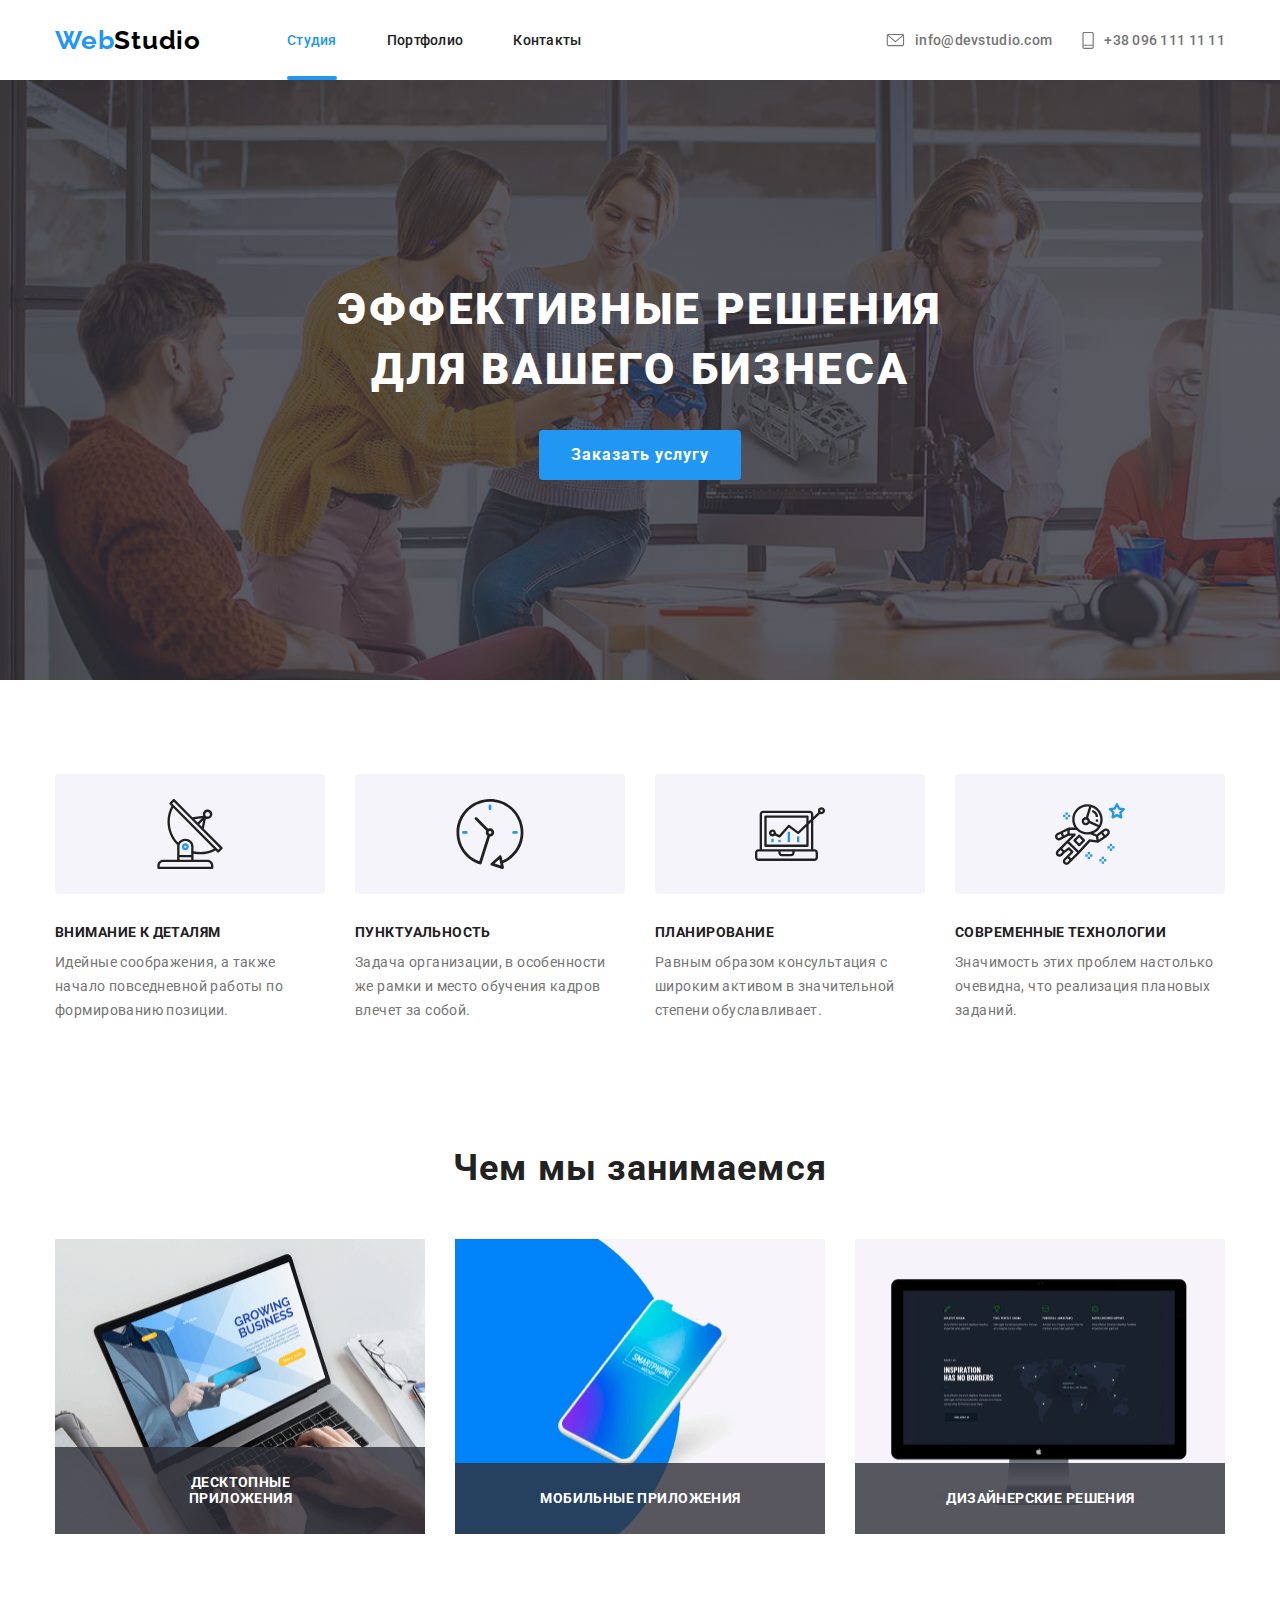
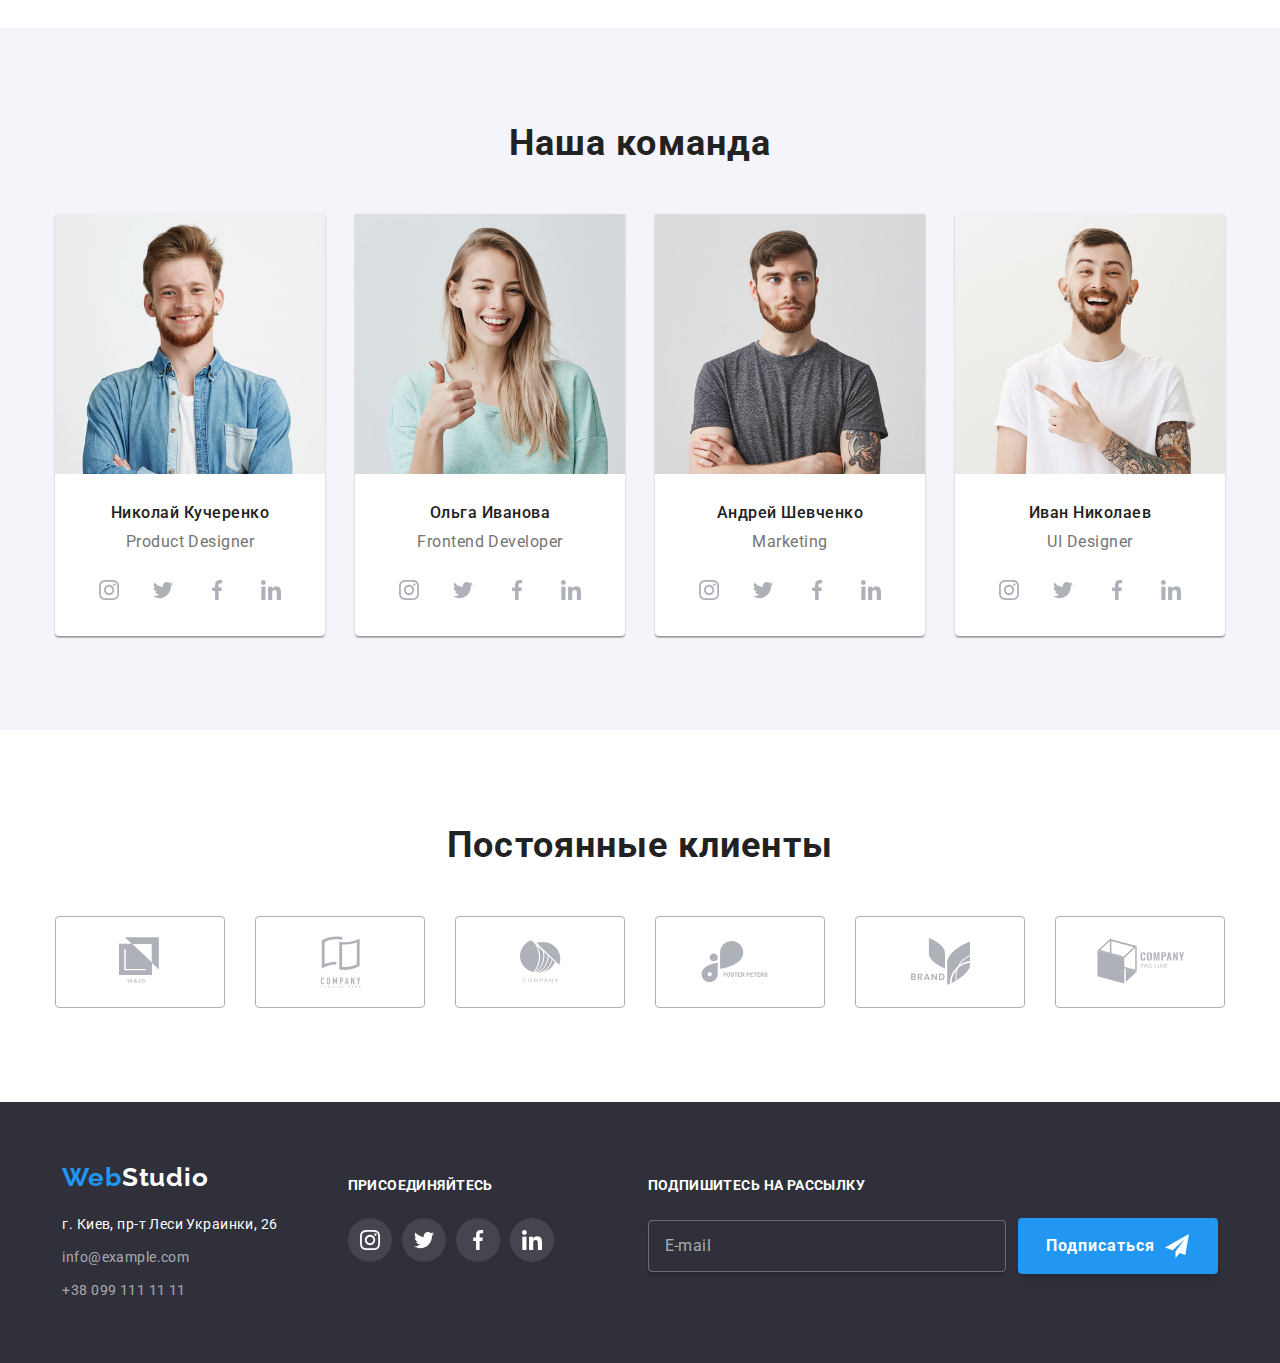
==== commit 523a5155: "Add Adaptive" ====
--- a/index.html
+++ b/index.html
@@ -20,497 +20,538 @@
 </head>
 
 <body>
-  <!-- Menu -->
-  <header class="header">
-    <div class="container">
-      <div class="header__container">
-        <nav class="nav">
-          <a class="logo nav__logo" href="./index.html"><span class="logo__text">Web</span>Studio</a>
-          <ul class="nav__menu-list">
-            <li class="nav__list-item">
-              <a class="nav__link nav__link--current" href="./index.html">Студия</a>
-            </li>
-            <li class="nav__list-item">
-              <a class="nav__link" href="./portfolio.html">Портфолио</a>
-            </li>
-            <li class="nav__list-item">
-              <a class="nav__link" href="#footer">Контакты</a>
+  <div class="wrapper">
+    <!-- Menu -->
+    <header class="header">
+      <div class="container">
+        <div class="header__container">
+          <a class="logo header__logo" href="./index.html"><span class="logo__text">Web</span>Studio</a>
+          <div class="menu-container" data-menu>
+            <nav class="nav">
+              <ul class="nav__menu-list">
+                <li class="nav__list-item">
+                  <a class="nav__link nav__link--current" href="./index.html">Студия</a>
+                </li>
+                <li class="nav__list-item">
+                  <a class="nav__link" href="./portfolio.html">Портфолио</a>
+                </li>
+                <li class="nav__list-item">
+                  <a class="nav__link" href="#footer">Контакты</a>
+                </li>
+              </ul>
+            </nav>
+            <address class="address header__adress">
+              <a class="address__link" href="/">
+                <svg class="address__icon" width="19" height="13">
+                  <use href="./images/svg-sprite/symbol-defs.svg#menu-mail"></use>
+                </svg>
+                info@devstudio.com
+              </a>
+              <a class="address__link" href="/">
+                <svg class="address__icon" width="12" height="17">
+                  <use href="./images/svg-sprite/symbol-defs.svg#menu-phone"></use>
+                </svg>
+                +38 096 111 11 11
+              </a>
+            </address>
+          </div>
+          <button type="button" class="menu-button" aria-expanded="false" data-menu-button>
+            <svg class="menu-button__icon" width="40" height="40" aria-label="Переключатель мобильного меню">
+              <use class="menu-button__icon-open" href="./images/svg-sprite/symbol-defs.svg#menu-btn-open"></use>
+              <use class="menu-button__icon-close" href="./images/svg-sprite/symbol-defs.svg#menu-btn-close"></use>
+            </svg>
+          </button>
+        </div>
+      </div>
+    </header>
+    <!-- Menu END -->
+
+    <main>
+      <!-- HERO section -->
+      <section class="hero-section section">
+        <div class="container">
+          <h1 class="main-title">Эффективные решения<br />для вашего бизнеса</h1>
+
+          <button class="modal-button hero-section__modal-button" type="button" data-modal-open>Заказать услугу</button>
+        </div>
+      </section>
+      <!-- END HERO section  -->
+
+      <!-- Qualites section -->
+      <section class="qualities-section section">
+        <div class="container">
+          <h2 class="qualities-section__title title">Наши качества</h2>
+          <ul class="qualities-list">
+            <li class="qualities-list__item">
+              <div class="qualities-list__img-container">
+                <svg class="qualities-list__img" width="70" height="70">
+                  <use href="./images/svg-sprite/symbol-defs.svg#sputnikovaya_antenna"></use>
+                </svg>
+              </div>
+              <h3 class="sub-title qualities-list__sub-title">Внимание к деталям</h3>
+              <p class="qualities-list__description">
+                Идейные соображения, а также начало повседневной работы по формированию позиции.
+              </p>
+            </li>
+            <li class="qualities-list__item">
+              <div class="qualities-list__img-container">
+                <svg class="qualities-list__img" width="70" height="70">
+                  <use href="./images/svg-sprite/symbol-defs.svg#clock"></use>
+                </svg>
+              </div>
+              <h3 class="sub-title qualities-list__sub-title">Пунктуальность</h3>
+              <p class="qualities-list__description">
+                Задача организации, в особенности же рамки и место обучения кадров влечет за собой.
+              </p>
+            </li>
+            <li class="qualities-list__item">
+              <div class="qualities-list__img-container">
+                <svg class="qualities-list__img" width="70" height="70">
+                  <use href="./images/svg-sprite/symbol-defs.svg#diagram"></use>
+                </svg>
+              </div>
+              <h3 class="sub-title qualities-list__sub-title">Планирование</h3>
+              <p class="qualities-list__description">
+                Равным образом консультация с широким активом в значительной степени обуславливает.
+              </p>
+            </li>
+            <li class="qualities-list__item">
+              <div class="qualities-list__img-container">
+                <svg class="qualities-list__img" width="70" height="70">
+                  <use href="./images/svg-sprite/symbol-defs.svg#astronaut"></use>
+                </svg>
+              </div>
+              <h3 class="sub-title qualities-list__sub-title">Современные технологии</h3>
+              <p class="qualities-list__description">
+                Значимость этих проблем настолько очевидна, что реализация плановых заданий.
+              </p>
             </li>
           </ul>
-        </nav>
-        <address class="address header__adress">
-          <a class="address__link" href="/">
-            <svg class="address__icon" width="19" height="13">
-              <use href="./images/svg-sprite/symbol-defs.svg#menu-mail"></use>
-            </svg>
-            info@devstudio.com
-          </a>
-          <a class="address__link" href="/">
-            <svg class="address__icon" width="12" height="17">
-              <use href="./images/svg-sprite/symbol-defs.svg#menu-phone"></use>
-            </svg>
-            +38 096 111 11 11
-          </a>
-        </address>
+        </div>
+      </section>
+      <!-- END Qualites section -->
+
+      <!-- About us -->
+      <section class="about-us-section section">
+        <div class="container">
+          <h2 class="about-us-section__title title">Чем мы занимаемся</h2>
+          <ul class="about-us-list">
+            <li class="about-us-list__item">
+              <img class="about-us-list__image" src="./images/main-page/about-us-section/img_1_notebook.png" width="370"
+                height="295" alt="Ноутбук" />
+              <p class="about-us-list__description">Десктопные приложения</p>
+            </li>
+            <li class="about-us-list__item">
+              <img class="about-us-list__image" src="./images/main-page/about-us-section/img_2_phone.png" width="370"
+                height="295" alt="Смартфон" />
+              <p class="about-us-list__description">Мобильные приложения</p>
+            </li>
+            <li class="about-us-list__item">
+              <img class="about-us-list__image" src="./images/main-page/about-us-section/img_3_desktop.png" width="370"
+                height="295" alt="Настольный компьютер" />
+              <p class="about-us-list__description">Дизайнерские решения</p>
+            </li>
+          </ul>
+        </div>
+      </section>
+      <!-- END About us -->
+
+      <!-- TEAM SECTION -->
+      <section class="our-team-section section">
+        <div class="container">
+          <h2 class="our-team-section__title title">Наша команда</h2>
+          <div class="our-team-list-wrapper">
+            <ul class="our-team-list">
+              <li class="our-team-list__item">
+                <div class="our-team-list__img-wrapper">
+                  <img class="our-team-list__img" src="./images/main-page/team-section/team-card-1.jpg"
+                    alt="Николай Кучеренко фото" />
+                </div>
+
+                <div class="our-team-list__desription-container">
+                  <h3 class="our-team-list__name-title">Николай Кучеренко</h3>
+                  <p class="our-team-list__description">Product Designer</p>
+
+                  <!-- !social list -->
+                  <ul class="social-list our-team-section__social-list">
+                    <li class="social-list__item">
+                      <a href="" class="social-list__link">
+                        <svg class="social-list__icon" width="20" height="20">
+                          <use href="./images/svg-sprite/symbol-defs.svg#instagram"></use>
+                        </svg>
+                      </a>
+                    </li>
+                    <li class="social-list__item">
+                      <a href="" class="social-list__link">
+                        <svg class="social-list__icon" width="20" height="20">
+                          <use href="./images/svg-sprite/symbol-defs.svg#twitter"></use>
+                        </svg>
+                      </a>
+                    </li>
+                    <li class="social-list__item">
+                      <a href="" class="social-list__link">
+                        <svg class="social-list__icon" width="20" height="20">
+                          <use href="./images/svg-sprite/symbol-defs.svg#facebook"></use>
+                        </svg>
+                      </a>
+                    </li>
+                    <li class="social-list__item">
+                      <a href="" class="social-list__link">
+                        <svg class="social-list__icon" width="20" height="20">
+                          <use href="./images/svg-sprite/symbol-defs.svg#linkedin"></use>
+                        </svg>
+                      </a>
+                    </li>
+                  </ul>
+                </div>
+              </li>
+              <li class="our-team-list__item">
+                <div class="our-team-list__img-wrapper">
+                  <img class="our-team-list__img" src="./images/main-page/team-section/team-card-2.jpg"
+                    alt="Ольга Иванова фото" />
+                </div>
+
+                <div class="our-team-list__desription-container">
+                  <h3 class="our-team-list__name-title">Ольга Иванова</h3>
+                  <p class="our-team-list__description">Frontend Developer</p>
+                  <ul class="social-list our-team-section__social-list">
+                    <li class="social-list__item">
+                      <a href="" class="social-list__link">
+                        <svg class="social-list__icon" width="20" height="20">
+                          <use href="./images/svg-sprite/symbol-defs.svg#instagram"></use>
+                        </svg>
+                      </a>
+                    </li>
+                    <li class="social-list__item">
+                      <a href="" class="social-list__link">
+                        <svg class="social-list__icon" width="20" height="20">
+                          <use href="./images/svg-sprite/symbol-defs.svg#twitter"></use>
+                        </svg>
+                      </a>
+                    </li>
+                    <li class="social-list__item">
+                      <a href="" class="social-list__link">
+                        <svg class="social-list__icon" width="20" height="20">
+                          <use href="./images/svg-sprite/symbol-defs.svg#facebook"></use>
+                        </svg>
+                      </a>
+                    </li>
+                    <li class="social-list__item">
+                      <a href="" class="social-list__link">
+                        <svg class="social-list__icon" width="20" height="20">
+                          <use href="./images/svg-sprite/symbol-defs.svg#linkedin"></use>
+                        </svg>
+                      </a>
+                    </li>
+                  </ul>
+                </div>
+              </li>
+              <li class="our-team-list__item">
+                <div class="our-team-list__img-wrapper">
+                  <img src="./images/main-page/team-section/team-card-3.jpg" alt="Андрей Шевченко фото"
+                    class="our-team-list__img" />
+                </div>
+
+                <div class="our-team-list__desription-container">
+                  <h3 class="our-team-list__name-title">Андрей Шевченко</h3>
+                  <p class="our-team-list__description">Marketing</p>
+                  <ul class="social-list our-team-section__social-list">
+                    <li class="social-list__item">
+                      <a href="" class="social-list__link">
+                        <svg class="social-list__icon" width="20" height="20">
+                          <use href="./images/svg-sprite/symbol-defs.svg#instagram"></use>
+                        </svg>
+                      </a>
+                    </li>
+                    <li class="social-list__item">
+                      <a href="" class="social-list__link">
+                        <svg class="social-list__icon" width="20" height="20">
+                          <use href="./images/svg-sprite/symbol-defs.svg#twitter"></use>
+                        </svg>
+                      </a>
+                    </li>
+                    <li class="social-list__item">
+                      <a href="" class="social-list__link">
+                        <svg class="social-list__icon" width="20" height="20">
+                          <use href="./images/svg-sprite/symbol-defs.svg#facebook"></use>
+                        </svg>
+                      </a>
+                    </li>
+                    <li class="social-list__item">
+                      <a href="" class="social-list__link">
+                        <svg class="social-list__icon" width="20" height="20">
+                          <use href="./images/svg-sprite/symbol-defs.svg#linkedin"></use>
+                        </svg>
+                      </a>
+                    </li>
+                  </ul>
+                </div>
+              </li>
+              <li class="our-team-list__item">
+                <div class="our-team-list__img-wrapper">
+                  <img src="./images/main-page/team-section/team-card-4.jpg" alt="Иван Николаев фото"
+                    class="our-team-list__img" />
+
+                </div>
+
+                <div class="our-team-list__desription-container">
+                  <h3 class="our-team-list__name-title">Иван Николаев</h3>
+                  <p class="our-team-list__description">UI Designer</p>
+                  <ul class="social-list our-team-section__social-list">
+                    <li class="social-list__item">
+                      <a href="" class="social-list__link">
+                        <svg class="social-list__icon" width="20" height="20">
+                          <use href="./images/svg-sprite/symbol-defs.svg#instagram"></use>
+                        </svg>
+                      </a>
+                    </li>
+                    <li class="social-list__item">
+                      <a href="" class="social-list__link">
+                        <svg class="social-list__icon" width="20" height="20">
+                          <use href="./images/svg-sprite/symbol-defs.svg#twitter"></use>
+                        </svg>
+                      </a>
+                    </li>
+                    <li class="social-list__item">
+                      <a href="" class="social-list__link">
+                        <svg class="social-list__icon" width="20" height="20">
+                          <use href="./images/svg-sprite/symbol-defs.svg#facebook"></use>
+                        </svg>
+                      </a>
+                    </li>
+                    <li class="social-list__item">
+                      <a href="" class="social-list__link">
+                        <svg class="social-list__icon" width="20" height="20">
+                          <use href="./images/svg-sprite/symbol-defs.svg#linkedin"></use>
+                        </svg>
+                      </a>
+                    </li>
+                  </ul>
+                </div>
+              </li>
+            </ul>
+          </div>
+
+        </div>
+      </section>
+      <!-- END TEAM SECTION -->
+
+      <!-- CLIENTS SECTION -->
+      <section class="clients-section section">
+        <div class="container">
+          <h2 class="clients-section__title title">Постоянные клиенты</h2>
+          <div class="clients-list-wrapper">
+            <ul class="clients-list">
+              <li class="clients-list__item">
+                <a href="" class="clients-list__link">
+                  <svg class="clients-list__image" width="44" height="49">
+                    <use href="./images/svg-sprite/symbol-defs.svg#client_logo_1"></use>
+                  </svg>
+                </a>
+              </li>
+              <li class="clients-list__item">
+                <a href="" class="clients-list__link">
+                  <svg class="clients-list__image" width="40" height="52">
+                    <use href="./images/svg-sprite/symbol-defs.svg#client_logo_2"></use>
+                  </svg>
+                </a>
+              </li>
+              <li class="clients-list__item">
+                <a href="" class="clients-list__link">
+                  <svg class="clients-list__image" width="41" height="43">
+                    <use href="./images/svg-sprite/symbol-defs.svg#client_logo_3"></use>
+                  </svg>
+                </a>
+              </li>
+              <li class="clients-list__item">
+                <a href="" class="clients-list__link">
+                  <svg class="clients-list__image" width="80" height="42">
+                    <use href="./images/svg-sprite/symbol-defs.svg#client_logo_4"></use>
+                  </svg>
+                </a>
+              </li>
+              <li class="clients-list__item">
+                <a href="" class="clients-list__link">
+                  <svg class="clients-list__image" width="59" height="47">
+                    <use href="./images/svg-sprite/symbol-defs.svg#client_logo_5"></use>
+                  </svg>
+                </a>
+              </li>
+              <li class="clients-list__item">
+                <a href="" class="clients-list__link">
+                  <svg class="clients-list__image" width="88" height="45">
+                    <use href="./images/svg-sprite/symbol-defs.svg#client_logo_6"></use>
+                  </svg>
+                </a>
+              </li>
+            </ul>
+          </div>
+
+        </div>
+      </section>
+      <!-- END CLIENTS SECTION -->
+    </main>
+
+    <footer class="footer" id="footer">
+      <div class="container">
+        <div class="footer__container">
+
+          <div class="address-wrap footer__address-wrap">
+            <a class="logo footer__logo" href="/"><span class="logo__text">Web</span>Studio </a>
+
+            <address class="footer-address">
+
+              <a class="footer-address__link footer-address__link--location" href="/">г. Киев, пр-т Леси Украинки,
+                26</a>
+
+              <a class="footer-address__link" href="/">info@example.com</a>
+
+              <a class="footer-address__link" href="/">+38 099 111 11 11</a>
+
+            </address>
+
+          </div>
+
+
+          <div class="social-wrap footer__social-wrap">
+            <b class="footer-subtitle">присоединяйтесь</b>
+            <ul class="social-list  footer__social-list social-list--dark-theme">
+              <li class="social-list__item">
+                <a href="" class="social-list__link">
+                  <svg class="social-list__icon" width="20" height="20">
+                    <use href="./images/svg-sprite/symbol-defs.svg#instagram"></use>
+                  </svg>
+                </a>
+              </li>
+              <li class="social-list__item">
+                <a href="" class="social-list__link">
+                  <svg class="social-list__icon" width="20" height="20">
+                    <use href="./images/svg-sprite/symbol-defs.svg#twitter"></use>
+                  </svg>
+                </a>
+              </li>
+              <li class="social-list__item">
+                <a href="" class="social-list__link">
+                  <svg class="social-list__icon" width="20" height="20">
+                    <use href="./images/svg-sprite/symbol-defs.svg#facebook"></use>
+                  </svg>
+                </a>
+              </li>
+              <li class="social-list__item">
+                <a href="" class="social-list__link">
+                  <svg class="social-list__icon" width="20" height="20">
+                    <use href="./images/svg-sprite/symbol-defs.svg#linkedin"></use>
+                  </svg>
+                </a>
+              </li>
+            </ul>
+          </div>
+
+
+          <div class="subscribe-wrap footer__subscribe-wrap">
+            <b class="footer-subtitle">Подпишитесь на рассылку</b>
+            <form class="subscribe-form footer__subscribe-form" action="#">
+              <input class="subscribe-form__input" type="email" placeholder="E-mail" id="email" name="email" />
+              <button class="subscribe-button" type="submit">
+                Подписаться
+                <svg class="subscribe-button__icon" width="24" height="24">
+                  <use href="./images/svg-sprite/symbol-defs.svg#subscribe-form-send"></use>
+                </svg>
+              </button>
+            </form>
+          </div>
+
+
+        </div>
+      </div>
+    </footer>
+    <!-- is-hidden -->
+    <div class="backdrop is-hidden" data-modal>
+      <div class="modal">
+        <form class="modal-form" action="#">
+          <b class="modal-form__title">
+            Оставьте свои данные, мы вам перезвоним
+          </b>
+
+          <div class="modal-form__input-group" role="group">
+            <div class="modal-form__input-field">
+              <input class="modal-form__input" type="text" name="username" id="username" autocomplete="username"
+                placeholder=" ">
+
+              <label class="modal-form__label" for="username">Имя</label>
+
+              <svg class="modal-form__input-icon" width="18" height="18">
+                <use href="./images/svg-sprite/symbol-defs.svg#modal-form-name"></use>
+              </svg>
+            </div>
+
+            <div class="modal-form__input-field">
+              <input class="modal-form__input" type="tel" name="phone" id="phone" placeholder=" ">
+
+              <label class="modal-form__label" for="phone">Телефон</label>
+
+              <svg class="modal-form__input-icon" width="18" height="18">
+                <use href="./images/svg-sprite/symbol-defs.svg#modal-form-tel"></use>
+              </svg>
+            </div>
+
+            <div class="modal-form__input-field">
+              <input class="modal-form__input" type="email" name="email" id="mail" placeholder=" ">
+
+              <label class="modal-form__label" for="mail">Почта</label>
+
+              <svg class="modal-form__input-icon" width="18" height="18">
+                <use href="./images/svg-sprite/symbol-defs.svg#modal-form-mail"></use>
+              </svg>
+            </div>
+
+            <div class="modal-form__input-field">
+              <textarea class="modal-form__textarea" name="comment" id="comment" placeholder=" "></textarea>
+              <label class="modal-form__textarea-label" for="comment">Комментарий</label>
+            </div>
+          </div>
+
+          <div class="modal-form__checkbox-wrapper">
+            <label class="modal-form__checkbox" for="checkbox">
+              <input class="modal-form__checkbox-input" type="checkbox" id="checkbox">
+              <span class="modal-form__checkbox-icon"></span>
+              <span class="modal-form__checkbox-label">
+                Соглашаюсь с рассылкой и принимаю
+                <a href="" class="modal-form__checkbox-link">Условия договора</a>
+              </span>
+            </label>
+          </div>
+
+          <div class="modal-form__btn-wrapper">
+            <button type="submit" class="modal-button-submit">Отправить</button>
+          </div>
+
+        </form>
+
+        <button type="close" class="modal-close-button" data-modal-close>
+          <svg class="modal-close-button__icon" width="11" height="11">
+            <use href="./images/svg-sprite/symbol-defs.svg#modal-btn-close"></use>
+          </svg>
+        </button>
       </div>
     </div>
-  </header>
-  <!-- Menu END -->
-
-  <main>
-    <!-- HERO section -->
-    <section class="hero-section section">
-      <div class="container">
-        <h1 class="main-title">Эффективные решения<br />для вашего бизнеса</h1>
-
-        <button class="modal-button hero-section__modal-button" type="button" data-modal-open>Заказать услугу</button>
-      </div>
-    </section>
-    <!-- END HERO section  -->
-
-    <!-- Qualites section -->
-    <section class="qualities-section section">
-      <div class="container">
-        <h2 class="qualities-section__title title">Наши качества</h2>
-        <ul class="qualities-list">
-          <li class="qualities-list__item">
-            <div class="qualities-list__img-container">
-              <svg class="qualities-list__img" width="70" height="70">
-                <use href="./images/svg-sprite/symbol-defs.svg#sputnikovaya_antenna"></use>
-              </svg>
-            </div>
-            <h3 class="sub-title qualities-list__sub-title">Внимание к деталям</h3>
-            <p class="qualities-list__description">
-              Идейные соображения, а также начало повседневной работы по формированию позиции.
-            </p>
-          </li>
-          <li class="qualities-list__item">
-            <div class="qualities-list__img-container">
-              <svg class="qualities-list__img" width="70" height="70">
-                <use href="./images/svg-sprite/symbol-defs.svg#clock"></use>
-              </svg>
-            </div>
-            <h3 class="sub-title qualities-list__sub-title">Пунктуальность</h3>
-            <p class="qualities-list__description">
-              Задача организации, в особенности же рамки и место обучения кадров влечет за собой.
-            </p>
-          </li>
-          <li class="qualities-list__item">
-            <div class="qualities-list__img-container">
-              <svg class="qualities-list__img" width="70" height="70">
-                <use href="./images/svg-sprite/symbol-defs.svg#diagram"></use>
-              </svg>
-            </div>
-            <h3 class="sub-title qualities-list__sub-title">Планирование</h3>
-            <p class="qualities-list__description">
-              Равным образом консультация с широким активом в значительной степени обуславливает.
-            </p>
-          </li>
-          <li class="qualities-list__item">
-            <div class="qualities-list__img-container">
-              <svg class="qualities-list__img" width="70" height="70">
-                <use href="./images/svg-sprite/symbol-defs.svg#astronaut"></use>
-              </svg>
-            </div>
-            <h3 class="sub-title qualities-list__sub-title">Современные технологии</h3>
-            <p class="qualities-list__description">
-              Значимость этих проблем настолько очевидна, что реализация плановых заданий.
-            </p>
-          </li>
-        </ul>
-      </div>
-    </section>
-    <!-- END Qualites section -->
-
-    <!-- About us -->
-    <section class="about-us-section section">
-      <div class="container">
-        <h2 class="about-us-section__title title">Чем мы занимаемся</h2>
-        <ul class="about-us-list">
-          <li class="about-us-list__item">
-            <img class="about-us-list__image" src="./images/main-page/about-us-section/img_1_notebook.png" width="370"
-              height="295" alt="Ноутбук" />
-            <p class="about-us-list__description">Десктопные приложения</p>
-          </li>
-          <li class="about-us-list__item">
-            <img class="about-us-list__image" src="./images/main-page/about-us-section/img_2_phone.png" width="370"
-              height="295" alt="Смартфон" />
-            <p class="about-us-list__description">Мобильные приложения</p>
-          </li>
-          <li class="about-us-list__item">
-            <img class="about-us-list__image" src="./images/main-page/about-us-section/img_3_desktop.png" width="370"
-              height="295" alt="Настольный компьютер" />
-            <p class="about-us-list__description">Дизайнерские решения</p>
-          </li>
-        </ul>
-      </div>
-    </section>
-    <!-- END About us -->
-
-    <!-- TEAM SECTION -->
-    <section class="our-team-section section">
-      <div class="container">
-        <h2 class="our-team-section__title title">Наша команда</h2>
-        <ul class="our-team-list">
-          <li class="our-team-list__item">
-            <img class="our-team-list__image" src="./images/main-page/team-section/command_1.jpg" width="270"
-              height="260" alt="Николай Кучеренко фото" />
-            <div class="our-team-list__desription-container">
-              <h3 class="our-team-list__name-title">Николай Кучеренко</h3>
-              <p class="our-team-list__description">Product Designer</p>
-
-              <!-- !social list -->
-              <ul class="social-list our-team-section__social-list">
-                <li class="social-list__item">
-                  <a href="" class="social-list__link">
-                    <svg class="social-list__icon" width="20" height="20">
-                      <use href="./images/svg-sprite/symbol-defs.svg#instagram"></use>
-                    </svg>
-                  </a>
-                </li>
-                <li class="social-list__item">
-                  <a href="" class="social-list__link">
-                    <svg class="social-list__icon" width="20" height="20">
-                      <use href="./images/svg-sprite/symbol-defs.svg#twitter"></use>
-                    </svg>
-                  </a>
-                </li>
-                <li class="social-list__item">
-                  <a href="" class="social-list__link">
-                    <svg class="social-list__icon" width="20" height="20">
-                      <use href="./images/svg-sprite/symbol-defs.svg#facebook"></use>
-                    </svg>
-                  </a>
-                </li>
-                <li class="social-list__item">
-                  <a href="" class="social-list__link">
-                    <svg class="social-list__icon" width="20" height="20">
-                      <use href="./images/svg-sprite/symbol-defs.svg#linkedin"></use>
-                    </svg>
-                  </a>
-                </li>
-              </ul>
-            </div>
-          </li>
-          <li class="our-team-list__item">
-            <img class="our-team-list__image" src="./images/main-page/team-section/command_2.png" width="270"
-              height="260" alt="Ольга Иванова фото" />
-            <div class="our-team-list__desription-container">
-              <h3 class="our-team-list__name-title">Ольга Иванова</h3>
-              <p class="our-team-list__description">Frontend Developer</p>
-              <ul class="social-list our-team-section__social-list">
-                <li class="social-list__item">
-                  <a href="" class="social-list__link">
-                    <svg class="social-list__icon" width="20" height="20">
-                      <use href="./images/svg-sprite/symbol-defs.svg#instagram"></use>
-                    </svg>
-                  </a>
-                </li>
-                <li class="social-list__item">
-                  <a href="" class="social-list__link">
-                    <svg class="social-list__icon" width="20" height="20">
-                      <use href="./images/svg-sprite/symbol-defs.svg#twitter"></use>
-                    </svg>
-                  </a>
-                </li>
-                <li class="social-list__item">
-                  <a href="" class="social-list__link">
-                    <svg class="social-list__icon" width="20" height="20">
-                      <use href="./images/svg-sprite/symbol-defs.svg#facebook"></use>
-                    </svg>
-                  </a>
-                </li>
-                <li class="social-list__item">
-                  <a href="" class="social-list__link">
-                    <svg class="social-list__icon" width="20" height="20">
-                      <use href="./images/svg-sprite/symbol-defs.svg#linkedin"></use>
-                    </svg>
-                  </a>
-                </li>
-              </ul>
-            </div>
-          </li>
-          <li class="our-team-list__item">
-            <img src="./images/main-page/team-section/command_3.png" width="270" height="260"
-              alt="Андрей Шевченко фото" />
-            <div class="our-team-list__desription-container">
-              <h3 class="our-team-list__name-title">Андрей Шевченко</h3>
-              <p class="our-team-list__description">Marketing</p>
-              <ul class="social-list our-team-section__social-list">
-                <li class="social-list__item">
-                  <a href="" class="social-list__link">
-                    <svg class="social-list__icon" width="20" height="20">
-                      <use href="./images/svg-sprite/symbol-defs.svg#instagram"></use>
-                    </svg>
-                  </a>
-                </li>
-                <li class="social-list__item">
-                  <a href="" class="social-list__link">
-                    <svg class="social-list__icon" width="20" height="20">
-                      <use href="./images/svg-sprite/symbol-defs.svg#twitter"></use>
-                    </svg>
-                  </a>
-                </li>
-                <li class="social-list__item">
-                  <a href="" class="social-list__link">
-                    <svg class="social-list__icon" width="20" height="20">
-                      <use href="./images/svg-sprite/symbol-defs.svg#facebook"></use>
-                    </svg>
-                  </a>
-                </li>
-                <li class="social-list__item">
-                  <a href="" class="social-list__link">
-                    <svg class="social-list__icon" width="20" height="20">
-                      <use href="./images/svg-sprite/symbol-defs.svg#linkedin"></use>
-                    </svg>
-                  </a>
-                </li>
-              </ul>
-            </div>
-          </li>
-          <li class="our-team-list__item">
-            <img src="./images/main-page/team-section/command_4.png" width="270" height="260"
-              alt="Иван Николаев фото" />
-            <div class="our-team-list__desription-container">
-              <h3 class="our-team-list__name-title">Иван Николаев</h3>
-              <p class="our-team-list__description">UI Designer</p>
-              <ul class="social-list our-team-section__social-list">
-                <li class="social-list__item">
-                  <a href="" class="social-list__link">
-                    <svg class="social-list__icon" width="20" height="20">
-                      <use href="./images/svg-sprite/symbol-defs.svg#instagram"></use>
-                    </svg>
-                  </a>
-                </li>
-                <li class="social-list__item">
-                  <a href="" class="social-list__link">
-                    <svg class="social-list__icon" width="20" height="20">
-                      <use href="./images/svg-sprite/symbol-defs.svg#twitter"></use>
-                    </svg>
-                  </a>
-                </li>
-                <li class="social-list__item">
-                  <a href="" class="social-list__link">
-                    <svg class="social-list__icon" width="20" height="20">
-                      <use href="./images/svg-sprite/symbol-defs.svg#facebook"></use>
-                    </svg>
-                  </a>
-                </li>
-                <li class="social-list__item">
-                  <a href="" class="social-list__link">
-                    <svg class="social-list__icon" width="20" height="20">
-                      <use href="./images/svg-sprite/symbol-defs.svg#linkedin"></use>
-                    </svg>
-                  </a>
-                </li>
-              </ul>
-            </div>
-          </li>
-        </ul>
-      </div>
-    </section>
-    <!-- END TEAM SECTION -->
-
-    <!-- CLIENTS SECTION -->
-    <section class="clients-section section">
-      <div class="container">
-        <h2 class="clients-section__title title">Постоянные клиенты</h2>
-        <ul class="clients-list">
-          <li class="clients-list__item">
-            <a href="" class="clients-list__link">
-              <svg class="clients-list__image" width="44" height="49">
-                <use href="./images/svg-sprite/symbol-defs.svg#client_logo_1"></use>
-              </svg>
-            </a>
-          </li>
-          <li class="clients-list__item">
-            <a href="" class="clients-list__link">
-              <svg class="clients-list__image" width="40" height="52">
-                <use href="./images/svg-sprite/symbol-defs.svg#client_logo_2"></use>
-              </svg>
-            </a>
-          </li>
-          <li class="clients-list__item">
-            <a href="" class="clients-list__link">
-              <svg class="clients-list__image" width="41" height="43">
-                <use href="./images/svg-sprite/symbol-defs.svg#client_logo_3"></use>
-              </svg>
-            </a>
-          </li>
-          <li class="clients-list__item">
-            <a href="" class="clients-list__link">
-              <svg class="clients-list__image" width="80" height="42">
-                <use href="./images/svg-sprite/symbol-defs.svg#client_logo_4"></use>
-              </svg>
-            </a>
-          </li>
-          <li class="clients-list__item">
-            <a href="" class="clients-list__link">
-              <svg class="clients-list__image" width="59" height="47">
-                <use href="./images/svg-sprite/symbol-defs.svg#client_logo_5"></use>
-              </svg>
-            </a>
-          </li>
-          <li class="clients-list__item">
-            <a href="" class="clients-list__link">
-              <svg class="clients-list__image" width="88" height="45">
-                <use href="./images/svg-sprite/symbol-defs.svg#client_logo_6"></use>
-              </svg>
-            </a>
-          </li>
-        </ul>
-      </div>
-    </section>
-    <!-- END CLIENTS SECTION -->
-  </main>
-
-  <footer class="footer">
-    <div class="container">
-      <div class="footer__container">
-
-        <div class="address-wrap footer__address-wrap">
-          <a class="logo footer__logo" href="/"><span class="logo__text">Web</span>Studio </a>
-
-          <address class="footer-address">
-
-            <a class="footer-address__link footer-address__link--location" href="/">г. Киев, пр-т Леси Украинки,
-              26</a>
-
-            <a class="footer-address__link" href="/">info@example.com</a>
-
-            <a class="footer-address__link" href="/">+38 099 111 11 11</a>
-
-          </address>
-
-        </div>
-
-
-        <div class="social-wrap footer__social-wrap">
-          <b class="footer-subtitle">присоединяйтесь</b>
-          <ul class="social-list  footer__social-list social-list--dark-theme">
-            <li class="social-list__item">
-              <a href="" class="social-list__link">
-                <svg class="social-list__icon" width="20" height="20">
-                  <use href="./images/svg-sprite/symbol-defs.svg#instagram"></use>
-                </svg>
-              </a>
-            </li>
-            <li class="social-list__item">
-              <a href="" class="social-list__link">
-                <svg class="social-list__icon" width="20" height="20">
-                  <use href="./images/svg-sprite/symbol-defs.svg#twitter"></use>
-                </svg>
-              </a>
-            </li>
-            <li class="social-list__item">
-              <a href="" class="social-list__link">
-                <svg class="social-list__icon" width="20" height="20">
-                  <use href="./images/svg-sprite/symbol-defs.svg#facebook"></use>
-                </svg>
-              </a>
-            </li>
-            <li class="social-list__item">
-              <a href="" class="social-list__link">
-                <svg class="social-list__icon" width="20" height="20">
-                  <use href="./images/svg-sprite/symbol-defs.svg#linkedin"></use>
-                </svg>
-              </a>
-            </li>
-          </ul>
-        </div>
-
-
-        <div class="subscribe-wrap footer__subscribe-wrap">
-          <b class="footer-subtitle">Подпишитесь на рассылку</b>
-          <form class="subscribe-form footer__subscribe-form" action="#">
-            <input class="subscribe-form__input" type="email" placeholder="E-mail" id="email" name="email" />
-            <button class="subscribe-button" type="submit">
-              Подписаться
-              <svg class="subscribe-button__icon" width="24" height="24">
-                <use href="./images/svg-sprite/symbol-defs.svg#subscribe-form-send"></use>
-              </svg>
-            </button>
-          </form>
-        </div>
-
-
-      </div>
-    </div>
-  </footer>
-  <!-- is-hidden -->
-  <div class="backdrop is-hidden" data-modal>
-    <div class="modal">
-      <form class="modal-form" action="#">
-        <b class="modal-form__title">
-          Оставьте свои данные, мы вам перезвоним
-        </b>
-
-        <div class="modal-form__input-group" role="group">
-          <div class="modal-form__input-field">
-            <input class="modal-form__input" type="text" name="username" id="username" autocomplete="username"
-              placeholder=" ">
-
-            <label class="modal-form__label" for="username">Имя</label>
-
-            <svg class="modal-form__input-icon" width="18" height="18">
-              <use href="./images/svg-sprite/symbol-defs.svg#modal-form-name"></use>
-            </svg>
-          </div>
-
-          <div class="modal-form__input-field">
-            <input class="modal-form__input" type="tel" name="phone" id="phone" placeholder=" ">
-
-            <label class="modal-form__label" for="phone">Телефон</label>
-
-            <svg class="modal-form__input-icon" width="18" height="18">
-              <use href="./images/svg-sprite/symbol-defs.svg#modal-form-tel"></use>
-            </svg>
-          </div>
-
-          <div class="modal-form__input-field">
-            <input class="modal-form__input" type="email" name="email" id="mail" placeholder=" ">
-
-            <label class="modal-form__label" for="mail">Почта</label>
-
-            <svg class="modal-form__input-icon" width="18" height="18">
-              <use href="./images/svg-sprite/symbol-defs.svg#modal-form-mail"></use>
-            </svg>
-          </div>
-
-          <div class="modal-form__input-field">
-            <textarea class="modal-form__textarea" name="comment" id="comment" placeholder=" "></textarea>
-            <label class="modal-form__textarea-label" for="comment">Комментарий</label>
-          </div>
-        </div>
-
-        <div class="modal-form__checkbox-wrapper">
-          <label class="modal-form__checkbox" for="checkbox">
-            <input class="modal-form__checkbox-input" type="checkbox" id="checkbox">
-            <span class="modal-form__checkbox-icon"></span>
-            <span class="modal-form__checkbox-label">
-              Соглашаюсь с рассылкой и принимаю
-              <a href="" class="modal-form__checkbox-link">Условия договора</a>
-            </span>
-          </label>
-        </div>
-
-        <div class="modal-form__btn-wrapper">
-          <button type="submit" class="modal-button-submit">Отправить</button>
-        </div>
-
-      </form>
-
-      <button type="close" class="modal-close-button" data-modal-close>
-        <svg class="modal-close-button__icon" width="11" height="11">
-          <use href="./images/svg-sprite/symbol-defs.svg#modal-btn-close"></use>
-        </svg>
-      </button>
-    </div>
   </div>
-
-  <body>
-    <script src="./js/modal.js"></script>
-  </body>
+  <script src="./js/modal.js"></script>
+  <script src="./js/mobile-menu.js"></script>
+  <!-- Код плавной прокрутки-->
+  <script type="text/javascript" src="//ajax.googleapis.com/ajax/libs/jquery/3.5.1/jquery.min.js"></script>
+  <script type="text/javascript">
+    $(function () {
+      $("a[href^='#']").click(function () {
+        var _href = $(this).attr('href');
+        $('html, body').animate({ scrollTop: $(_href).offset().top + 'px' });
+        return false;
+      });
+    });
+  </script>
+  <!-- Конец кода плавной прокрутки-->
+</body>
+
 
 </html>
 
--- a/css/main.min.css
+++ b/css/main.min.css
@@ -1,2 +1,2 @@
-/*! modern-normalize v1.1.0 | MIT License | https://github.com/sindresorhus/modern-normalize */*,::after,::before{-webkit-box-sizing:border-box;box-sizing:border-box}html{-moz-tab-size:4;-o-tab-size:4;tab-size:4}html{line-height:1.15;-webkit-text-size-adjust:100%}body{margin:0}body{font-family:system-ui,-apple-system,'Segoe UI',Roboto,Helvetica,Arial,sans-serif,'Apple Color Emoji','Segoe UI Emoji'}hr{height:0;color:inherit}abbr[title]{-webkit-text-decoration:underline dotted;text-decoration:underline dotted}b,strong{font-weight:bolder}code,kbd,pre,samp{font-family:ui-monospace,SFMono-Regular,Consolas,'Liberation Mono',Menlo,monospace;font-size:1em}small{font-size:80%}sub,sup{font-size:75%;line-height:0;position:relative;vertical-align:baseline}sub{bottom:-.25em}sup{top:-.5em}table{text-indent:0;border-color:inherit}button,input,optgroup,select,textarea{font-family:inherit;font-size:100%;line-height:1.15;margin:0}button,select{text-transform:none}[type=button],[type=reset],[type=submit],button{-webkit-appearance:button}::-moz-focus-inner{border-style:none;padding:0}:-moz-focusring{outline:1px dotted ButtonText}:-moz-ui-invalid{box-shadow:none}legend{padding:0}progress{vertical-align:baseline}::-webkit-inner-spin-button,::-webkit-outer-spin-button{height:auto}[type=search]{-webkit-appearance:textfield;outline-offset:-2px}::-webkit-search-decoration{-webkit-appearance:none}::-webkit-file-upload-button{-webkit-appearance:button;font:inherit}summary{display:list-item}*{margin:0;padding:0}article,aside,details,figcaption,figure,footer,header,hgroup,menu,nav,section{display:block}ol,ul{list-style:none}blockquote,q{quotes:none}blockquote:before,blockquote:after,q:before,q:after{content:'';content:none}table{border-collapse:collapse;border-spacing:0}input[type='search']::-webkit-search-cancel-button,input[type='search']::-webkit-search-decoration,input[type='search']::-webkit-search-results-button,input[type='search']::-webkit-search-results-decoration{-webkit-appearance:none;-moz-appearance:none}input[type='search']{-webkit-appearance:none;-moz-appearance:none;-webkit-box-sizing:content-box;box-sizing:content-box}textarea{overflow:auto;vertical-align:top;resize:vertical}audio,canvas,video{display:inline-block;*display:inline;*zoom:1;max-width:100%}audio:not([controls]){display:none;height:0}[hidden]{display:none}img{display:block;border:0;-ms-interpolation-mode:bicubic}figure{margin:0}form{margin:0}legend{border:0;padding:0;white-space:normal;*margin-left:-7px}button,input{line-height:normal}button,select{text-transform:none}button,html input[type="button"],input[type="reset"],input[type="submit"]{-webkit-appearance:button;cursor:pointer;*overflow:visible}button[disabled],html input[disabled]{cursor:default}input[type='checkbox'],input[type='radio']{-webkit-box-sizing:border-box;box-sizing:border-box;padding:0;*height:13px;*width:13px}input[type='search']{-webkit-appearance:textfield;-webkit-box-sizing:content-box;box-sizing:content-box}input[type='search']::-webkit-search-cancel-button,input[type='search']::-webkit-search-decoration{-webkit-appearance:none}button::-moz-focus-inner,input::-moz-focus-inner{border:0;padding:0}textarea{overflow:auto;vertical-align:top}table{border-collapse:collapse;border-spacing:0}html,button,input,select,textarea{color:#222}::-moz-selection{background:#b3d4fc;text-shadow:none}::selection{background:#b3d4fc;text-shadow:none}fieldset{border:0;margin:0;padding:0}textarea{resize:vertical}.chromeframe{margin:0.2em 0;background:#ccc;color:#000;padding:0.2em 0}a{display:inline-block;text-decoration:none}address{font-style:normal}img{display:block}.visually-hidden,.modal-form__checkbox-input,.qualities-section__title{position:absolute;width:1px;height:1px;margin:-1px;padding:0;overflow:hidden;border:0;clip:rect(0 0 0 0)}body{font-family:'Roboto', sans-serif;font-size:14px;font-style:normal;font-weight:400;line-height:1.714;letter-spacing:0.03em}.container{width:1200px;padding-left:15px;padding-right:15px;margin-left:auto;margin-right:auto}.logo{font-family:'Raleway', sans-serif;font-size:26px;font-weight:700;line-height:1.192;letter-spacing:0.03em;color:#000}.logo__text{color:#2196f3}.modal-button{display:inline-block;padding:10px 32px;margin-top:30px;border-radius:4px;font-size:16px;font-weight:700;line-height:1.875;letter-spacing:0.06em;color:#fff;background-color:#2196f3;border:none;border-radius:4px;-webkit-transition:all cubic-bezier(0.4, 0, 0.2, 1) 250ms;transition:all cubic-bezier(0.4, 0, 0.2, 1) 250ms}.modal-button:hover,.modal-button:focus{background-color:#188ce8;-webkit-box-shadow:0px 4px 4px 0px #00000026;box-shadow:0px 4px 4px 0px #00000026}.modal-button:active{-webkit-transform:scale(0.98);transform:scale(0.98)}.subscribe-button{display:-webkit-box;display:-ms-flexbox;display:flex;-webkit-box-pack:center;-ms-flex-pack:center;justify-content:center;-webkit-box-align:center;-ms-flex-align:center;align-items:center;padding:13px 28px;min-width:200px;min-height:50px;font-size:16px;font-weight:700;line-height:1.875;letter-spacing:0.06em;color:#fff;background-color:#2196f3;border:none;border-radius:4px;-webkit-box-shadow:0px 4px 4px 0px #00000026;box-shadow:0px 4px 4px 0px #00000026;-webkit-transition:all cubic-bezier(0.4, 0, 0.2, 1) 250ms;transition:all cubic-bezier(0.4, 0, 0.2, 1) 250ms}.subscribe-button__icon{margin-left:10px;fill:#fff}.subscribe-button:hover,.subscribe-button:focus{background-color:#188ce8;-webkit-box-shadow:0px 4px 4px 0px #00000026;box-shadow:0px 4px 4px 0px #00000026}.subscribe-button:active{-webkit-transform:scale(0.98);transform:scale(0.98)}.modal-close-button{position:absolute;top:8px;right:8px;display:-webkit-box;display:-ms-flexbox;display:flex;-webkit-box-pack:center;-ms-flex-pack:center;justify-content:center;-webkit-box-align:center;-ms-flex-align:center;align-items:center;width:30px;height:30px;background:none;border:1px solid rgba(0,0,0,0.1);border-radius:50%;-webkit-transition:all cubic-bezier(0.4, 0, 0.2, 1) 250ms;transition:all cubic-bezier(0.4, 0, 0.2, 1) 250ms}.modal-close-button__icon{fill:#000}.modal-close-button:hover .modal-close-button__icon{fill:#2196f3}.modal-close-button:hover,.modal-close-button:focus{-webkit-box-shadow:0px 0px 2px 0px #00000026;box-shadow:0px 0px 2px 0px #00000026}.modal-close-button:active{-webkit-transform:scale(0.98);transform:scale(0.98)}.modal-button-submit{display:-webkit-box;display:-ms-flexbox;display:flex;-webkit-box-pack:center;-ms-flex-pack:center;justify-content:center;padding:10px;min-width:200px;min-height:50px;font-size:16px;font-weight:700;line-height:1.875;letter-spacing:0.06em;color:#fff;background-color:#2196f3;border:none;border-radius:4px;-webkit-box-shadow:0px 4px 4px 0px #00000026;box-shadow:0px 4px 4px 0px #00000026;-webkit-transition:all cubic-bezier(0.4, 0, 0.2, 1) 250ms;transition:all cubic-bezier(0.4, 0, 0.2, 1) 250ms}.modal-button-submit__icon{margin-left:10px;fill:#fff}.modal-button-submit:hover,.modal-button-submit:focus{background-color:#188ce8;-webkit-box-shadow:0px 4px 4px 0px #00000026;box-shadow:0px 4px 4px 0px #00000026}.modal-button-submit:active{-webkit-transform:scale(0.98);transform:scale(0.98)}.social-list{display:-webkit-box;display:-ms-flexbox;display:flex;-webkit-box-align:center;-ms-flex-align:center;align-items:center;-webkit-box-pack:center;-ms-flex-pack:center;justify-content:center}.social-list__item{display:-webkit-box;display:-ms-flexbox;display:flex;-webkit-box-align:center;-ms-flex-align:center;align-items:center;-webkit-box-pack:center;-ms-flex-pack:center;justify-content:center;background-color:transparent;border-radius:50%;-webkit-transition:background-color cubic-bezier(0.4, 0, 0.2, 1) 250ms;transition:background-color cubic-bezier(0.4, 0, 0.2, 1) 250ms}.social-list__item:not(:last-child){margin-right:10px}.social-list__item:hover{background-color:#2196f3}.social-list--dark-theme .social-list__item{background-color:rgba(255,255,255,0.1)}.social-list--dark-theme .social-list__item:hover{background-color:#2196f3}.social-list__link{display:-webkit-box;display:-ms-flexbox;display:flex;-webkit-box-align:center;-ms-flex-align:center;align-items:center;-webkit-box-pack:center;-ms-flex-pack:center;justify-content:center;width:44px;height:44px}.social-list__icon{fill:#afb1b8;-webkit-transition:fill cubic-bezier(0.4, 0, 0.2, 1) 250ms;transition:fill cubic-bezier(0.4, 0, 0.2, 1) 250ms}.social-list__item:hover .social-list__icon{fill:#fff}.social-list--dark-theme .social-list__icon{fill:#fff}.backdrop{display:block;position:fixed;top:0;left:0;width:100vw;height:100vh;background-color:rgba(0,0,0,0.5);-webkit-transition:opacity cubic-bezier(0.4, 0, 0.2, 1) 250ms;transition:opacity cubic-bezier(0.4, 0, 0.2, 1) 250ms;opacity:1;visibility:visible;pointer-events:all}.backdrop.is-hidden{opacity:0;visibility:hidden;pointer-events:none;-webkit-transition:opacity cubic-bezier(0.4, 0, 0.2, 1) 250ms;transition:opacity cubic-bezier(0.4, 0, 0.2, 1) 250ms}.backdrop.is-hidden .modal{-webkit-transform:translate(-50%, -50%) scale(1.1);transform:translate(-50%, -50%) scale(1.1);-webkit-transition:all cubic-bezier(0.4, 0, 0.2, 1) 250ms;transition:all cubic-bezier(0.4, 0, 0.2, 1) 250ms}.modal{position:absolute;top:50%;left:50%;-webkit-transform:translate(-50%, -50%);transform:translate(-50%, -50%);min-width:528px;min-height:581px;background-color:#fff;border-radius:4px;-webkit-transition:all cubic-bezier(0.4, 0, 0.2, 1) 250ms;transition:all cubic-bezier(0.4, 0, 0.2, 1) 250ms}.modal-form{padding:40px}.modal-form__title{display:block;margin-bottom:30px;font-size:20px;font-weight:700;line-height:1.15;letter-spacing:0.03em;text-align:center}.modal-form__input-group{margin-bottom:20px}.modal-form__input-field{position:relative}.modal-form__input-field:not(:last-child){margin-bottom:28px}.modal-form__input{width:100%;padding:12px 16px 12px 42px;line-height:1.14286;letter-spacing:0.01em;color:#212121;border:1px solid rgba(33,33,33,0.2);border-radius:4px;-webkit-transition:all cubic-bezier(0.4, 0, 0.2, 1) 250ms;transition:all cubic-bezier(0.4, 0, 0.2, 1) 250ms}.modal-form__input:focus{outline:1px solid #2196f3}.modal-form__label{position:absolute;top:50%;left:0;line-height:1.14286;letter-spacing:0.01em;color:#757575;-webkit-transform:translateX(42px) translateY(-50%);transform:translateX(42px) translateY(-50%);-webkit-transition:all cubic-bezier(0.4, 0, 0.2, 1) 250ms;transition:all cubic-bezier(0.4, 0, 0.2, 1) 250ms}.modal-form__input:focus ~ .modal-form__label{color:#2196f3;-webkit-transform:translateX(16px) translateY(-42px) scale(0.875);transform:translateX(16px) translateY(-42px) scale(0.875)}.modal-form__input:not(:placeholder-shown) ~ .modal-form__label{-webkit-transform:translateX(16px) translateY(-42px) scale(0.875);transform:translateX(16px) translateY(-42px) scale(0.875)}.modal-form__input-icon{position:absolute;top:50%;left:16px;-webkit-transform:translateY(-50%);transform:translateY(-50%);fill:#212121;-webkit-transition:all cubic-bezier(0.4, 0, 0.2, 1) 250ms;transition:all cubic-bezier(0.4, 0, 0.2, 1) 250ms}.modal-form__input:focus ~ .modal-form__input-icon{fill:#2196f3}.modal-form__textarea{width:100%;height:120px;resize:none;padding:12px 16px;line-height:1.14286;letter-spacing:0.01em;color:#212121;border:1px solid rgba(33,33,33,0.2);border-radius:4px;-webkit-transition:all cubic-bezier(0.4, 0, 0.2, 1) 250ms;transition:all cubic-bezier(0.4, 0, 0.2, 1) 250ms}.modal-form__textarea:focus{outline:1px solid #2196f3}.modal-form__textarea-label{position:absolute;top:12px;left:16px;line-height:1.14286;letter-spacing:0.01em;color:#757575;-webkit-transition:all cubic-bezier(0.4, 0, 0.2, 1) 250ms;transition:all cubic-bezier(0.4, 0, 0.2, 1) 250ms}.modal-form__textarea:focus ~ .modal-form__textarea-label{color:#2196f3;-webkit-transform:translateY(-32px) scale(0.875);transform:translateY(-32px) scale(0.875)}.modal-form__textarea:not(:placeholder-shown) ~ .modal-form__textarea-label{-webkit-transform:translateY(-32px) scale(0.875);transform:translateY(-32px) scale(0.875)}.modal-form__checkbox-wrapper{margin-bottom:30px}.modal-form__checkbox{display:-webkit-box;display:-ms-flexbox;display:flex;-webkit-box-pack:center;-ms-flex-pack:center;justify-content:center;-webkit-box-align:center;-ms-flex-align:center;align-items:center}.modal-form__checkbox-icon{display:inline-block;margin-right:8px;width:15px;height:15px;background:none;border:2px solid #212121;border-radius:4px}.modal-form__checkbox-input:focus ~ .modal-form__checkbox-icon{outline:1px solid #2196f3}.modal-form__checkbox-input:checked ~ .modal-form__checkbox-icon{background-color:#2196f3;background-image:url("data:image/svg+xml;charset=UTF-8,%3csvg width='15' height='15' viewBox='0 0 15 15' fill='none' xmlns='http://www.w3.org/2000/svg'%3e%3cpath d='M12.2271 3.92987L6.08979 10.1691L4.9387 8.99777L3.71633 7.75392L3.64526 7.6816L3.57393 7.75367L2.74142 8.59483L2.67205 8.66493L2.74118 8.73527L6.01843 12.0701L6.08975 12.1427L6.16108 12.0701L13.1963 4.91126L13.2652 4.84116L13.1963 4.77107L12.3697 3.92991L12.2984 3.85737L12.2271 3.92987Z' fill='white' stroke='white' stroke-width='0.2'/%3e%3c/svg%3e ");background-position:center center;background-repeat:no-repeat;border:1px solid transparent}.modal-form__checkbox-label{color:#757575}.modal-form__checkbox-link{color:#2196f3;text-decoration:underline}.modal-form__btn-wrapper{display:-webkit-box;display:-ms-flexbox;display:flex;-webkit-box-pack:center;-ms-flex-pack:center;justify-content:center}.main-title{font-size:44px;font-weight:900;line-height:1.363;letter-spacing:0.06em;text-align:center;text-transform:uppercase;color:#fff}.title{font-size:36px;font-style:normal;font-weight:700;line-height:1.172;letter-spacing:0.03em;text-align:center}.sub-title{font-size:14px;font-weight:700;line-height:1.172;letter-spacing:0.03em;text-transform:uppercase;color:#212121}.footer-subtitle{font-weight:700;line-height:1.172;letter-spacing:0.03em;color:#fff;text-transform:uppercase}.header__container{display:-webkit-box;display:-ms-flexbox;display:flex;-webkit-box-align:center;-ms-flex-align:center;align-items:center;-webkit-box-pack:justify;-ms-flex-pack:justify;justify-content:space-between}.nav{display:-webkit-box;display:-ms-flexbox;display:flex;-webkit-box-align:center;-ms-flex-align:center;align-items:center}.nav__menu-list{display:-webkit-box;display:-ms-flexbox;display:flex}.nav__list-item{position:relative}.nav__list-item:not(:last-child){margin-right:50px}.nav__logo{margin-right:86px}.nav__link{padding:32px 0 32px 0;font-size:14px;font-weight:500;line-height:1.172;letter-spacing:0.02em;text-align:left;color:#212121;-webkit-transition:color cubic-bezier(0.4, 0, 0.2, 1) 250ms;transition:color cubic-bezier(0.4, 0, 0.2, 1) 250ms}.nav__link:hover,.nav__link--current,.nav__link:focus{color:#2196f3}.nav__link::after{content:'';display:block;position:absolute;bottom:0;left:0;width:100%;height:4px;background-color:transparent;border-radius:4px;-webkit-transition:background-color cubic-bezier(0.4, 0, 0.2, 1) 250ms;transition:background-color cubic-bezier(0.4, 0, 0.2, 1) 250ms}.nav__link:hover::after,.nav__link--current::after{background-color:#2196f3}.address{display:-webkit-box;display:-ms-flexbox;display:flex;-webkit-box-align:center;-ms-flex-align:center;align-items:center}.address__link{display:-webkit-box;display:-ms-flexbox;display:flex;-webkit-box-align:center;-ms-flex-align:center;align-items:center;font-size:14px;font-weight:500;line-height:1.172;letter-spacing:0.02em;color:#757575;-webkit-transition:color cubic-bezier(0.4, 0, 0.2, 1) 250ms;transition:color cubic-bezier(0.4, 0, 0.2, 1) 250ms}.address__link:hover,.address__link:focus{color:#2196f3}.address__link:not(:last-child){margin-right:30px}.address__icon{margin-right:10px;fill:#757575;-webkit-transition:fill cubic-bezier(0.4, 0, 0.2, 1) 250ms;transition:fill cubic-bezier(0.4, 0, 0.2, 1) 250ms}.address__link:hover .address__icon{fill:#2196f3}.hero-section{text-align:center;padding:200px 0;background-image:-webkit-gradient(linear, left top, left bottom, from(rgba(47,48,58,0.8))),url("../../images/main-page/hero-section/hero-section-bg.jpg");background-image:linear-gradient(rgba(47,48,58,0.8)),url("../../images/main-page/hero-section/hero-section-bg.jpg");background-color:rgba(47,48,58,0.8)}.qualities-section{padding-top:94px;padding-bottom:94px}.qualities-list{display:-webkit-box;display:-ms-flexbox;display:flex}.qualities-list__item{min-width:calc((100% - 30px * 3) / 4)}.qualities-list__item:not(:last-child){margin-right:30px}.qualities-list__img-container{display:-webkit-box;display:-ms-flexbox;display:flex;-webkit-box-pack:center;-ms-flex-pack:center;justify-content:center;-webkit-box-align:center;-ms-flex-align:center;align-items:center;height:120px;background-color:#f5f4fa;border-radius:4px;-webkit-transition:background-color cubic-bezier(0.4, 0, 0.2, 1) 250ms;transition:background-color cubic-bezier(0.4, 0, 0.2, 1) 250ms}.qualities-list__item:hover .qualities-list__img-container,.qualities-list__item:focus .qualities-list__img-container{background-color:#2196f3}.qualities-list__img{-webkit-transition:all cubic-bezier(0.4, 0, 0.2, 1) 250ms;transition:all cubic-bezier(0.4, 0, 0.2, 1) 250ms}.qualities-list__item:hover .qualities-list__img{--color1: #fff;--color2: #fff}.qualities-list__sub-title{margin-top:30px}.qualities-list__description{margin-top:10px;font-size:14px;font-weight:400;line-height:1.714;letter-spacing:0.03em;color:#757575}.about-us-section{padding-bottom:94px}.about-us-section__title{margin-bottom:50px}.about-us-list{display:-webkit-box;display:-ms-flexbox;display:flex;-webkit-box-align:start;-ms-flex-align:start;align-items:flex-start}.about-us-list__item{position:relative}.about-us-list__item:not(:last-child){margin-right:30px}.about-us-list__description{position:absolute;left:0;bottom:0;width:100%;padding:27px 82px 27px 83px;font-size:14px;font-weight:700;line-height:1.172;letter-spacing:0.03em;text-align:center;text-transform:uppercase;color:#fff;background-color:rgba(47,48,58,0.8)}.our-team-section{padding-top:94px;padding-bottom:94px;background-color:#f5f4fa}.our-team-section__title{margin-bottom:50px}.our-team-section__social-list{margin-top:16px}.our-team-list{display:-webkit-box;display:-ms-flexbox;display:flex}.our-team-list__item{display:-webkit-box;display:-ms-flexbox;display:flex;-webkit-box-orient:vertical;-webkit-box-direction:normal;-ms-flex-direction:column;flex-direction:column;-webkit-box-align:center;-ms-flex-align:center;align-items:center;background:#fff;-webkit-box-shadow:0px 1px 3px rgba(0,0,0,0.12),0px 1px 1px rgba(0,0,0,0.14),0px 2px 1px rgba(0,0,0,0.2);box-shadow:0px 1px 3px rgba(0,0,0,0.12),0px 1px 1px rgba(0,0,0,0.14),0px 2px 1px rgba(0,0,0,0.2);border-radius:0px 0px 4px 4px}.our-team-list__item:not(:last-child){margin-right:30px}.our-team-list__desription-container{padding:30px 32px 24px 32px}.our-team-list__name-title{font-size:16px;font-weight:500;line-height:1.172;letter-spacing:0.03em;text-align:center;color:#212121}.our-team-list__description{margin-top:10px;font-size:16px;font-weight:400;line-height:1.172;letter-spacing:0.03em;text-align:center;color:#757575}.clients-section{padding-top:94px;padding-bottom:94px}.clients-section__title{margin-bottom:50px}.clients-list{display:-webkit-box;display:-ms-flexbox;display:flex}.clients-list__item{border:1px solid #afb1b8;border-radius:4px;-webkit-transition:border-color cubic-bezier(0.4, 0, 0.2, 1) 250ms;transition:border-color cubic-bezier(0.4, 0, 0.2, 1) 250ms}.clients-list__item:not(:last-child){margin-right:30px}.clients-list__item:hover,.clients-list__item:focus{border:1px solid #2196f3}.clients-list__link{display:-webkit-box;display:-ms-flexbox;display:flex;-webkit-box-pack:center;-ms-flex-pack:center;justify-content:center;-webkit-box-align:center;-ms-flex-align:center;align-items:center;min-width:170px;min-height:90px}.clients-list__image{fill:#afb1b8;-webkit-transition:fill cubic-bezier(0.4, 0, 0.2, 1) 250ms;transition:fill cubic-bezier(0.4, 0, 0.2, 1) 250ms}.clients-list__item:hover .clients-list__image{fill:#2196f3}.footer{padding-top:60px;padding-bottom:60px;background-color:#2f303a}.footer__container{display:-webkit-box;display:-ms-flexbox;display:flex}.footer__logo{padding-bottom:20px;color:#fff}.footer__social-list{margin-top:20px}.footer__address-wrap{margin-right:70px}.footer__social-wrap{padding-top:12px;margin-right:94px}.footer__subscribe-wrap{padding-top:12px}.footer__subscribe-wrap__subtitle{display:block;margin-bottom:20px}.footer__subscribe-form{margin-top:20px}.footer-address{display:-webkit-box;display:-ms-flexbox;display:flex;-webkit-box-orient:vertical;-webkit-box-direction:normal;-ms-flex-direction:column;flex-direction:column;-webkit-box-pack:start;-ms-flex-pack:start;justify-content:flex-start}.footer-address__link{display:block;font-size:14px;font-weight:400;line-height:1.714;letter-spacing:0.03em;color:rgba(255,255,255,0.6);-webkit-transition:all cubic-bezier(0.4, 0, 0.2, 1) 250ms;transition:all cubic-bezier(0.4, 0, 0.2, 1) 250ms}.footer-address__link:not(:last-child){padding-bottom:9px}.footer-address__link:hover{color:#2196f3}.footer-address__link--location{color:#fff}.subscribe-form{display:-webkit-box;display:-ms-flexbox;display:flex}.subscribe-form__input{min-width:358px;min-height:50px;padding:15px 16px;margin-right:12px;font-size:16px;font-weight:400;line-height:20px;letter-spacing:0.03em;color:#fff;background:none;border:1px solid rgba(255,255,255,0.3);border-radius:4px;-webkit-box-shadow:0px 4px 4px 0px #00000026;box-shadow:0px 4px 4px 0px #00000026}.subscribe-form__input::-webkit-input-placeholder{font-size:16px;font-weight:400;line-height:20px;letter-spacing:0.03em;color:rgba(255,255,255,0.6)}.subscribe-form__input:-ms-input-placeholder{font-size:16px;font-weight:400;line-height:20px;letter-spacing:0.03em;color:rgba(255,255,255,0.6)}.subscribe-form__input::-ms-input-placeholder{font-size:16px;font-weight:400;line-height:20px;letter-spacing:0.03em;color:rgba(255,255,255,0.6)}.subscribe-form__input::placeholder{font-size:16px;font-weight:400;line-height:20px;letter-spacing:0.03em;color:rgba(255,255,255,0.6)}
+/*! modern-normalize v1.1.0 | MIT License | https://github.com/sindresorhus/modern-normalize */*,::after,::before{-webkit-box-sizing:border-box;box-sizing:border-box}html{-moz-tab-size:4;-o-tab-size:4;tab-size:4}html{line-height:1.15;-webkit-text-size-adjust:100%}body{margin:0}body{font-family:system-ui,-apple-system,'Segoe UI',Roboto,Helvetica,Arial,sans-serif,'Apple Color Emoji','Segoe UI Emoji'}hr{height:0;color:inherit}abbr[title]{-webkit-text-decoration:underline dotted;text-decoration:underline dotted}b,strong{font-weight:bolder}code,kbd,pre,samp{font-family:ui-monospace,SFMono-Regular,Consolas,'Liberation Mono',Menlo,monospace;font-size:1em}small{font-size:80%}sub,sup{font-size:75%;line-height:0;position:relative;vertical-align:baseline}sub{bottom:-.25em}sup{top:-.5em}table{text-indent:0;border-color:inherit}button,input,optgroup,select,textarea{font-family:inherit;font-size:100%;line-height:1.15;margin:0}button,select{text-transform:none}[type=button],[type=reset],[type=submit],button{-webkit-appearance:button}::-moz-focus-inner{border-style:none;padding:0}:-moz-focusring{outline:1px dotted ButtonText}:-moz-ui-invalid{box-shadow:none}legend{padding:0}progress{vertical-align:baseline}::-webkit-inner-spin-button,::-webkit-outer-spin-button{height:auto}[type=search]{-webkit-appearance:textfield;outline-offset:-2px}::-webkit-search-decoration{-webkit-appearance:none}::-webkit-file-upload-button{-webkit-appearance:button;font:inherit}summary{display:list-item}*{margin:0;padding:0}article,aside,details,figcaption,figure,footer,header,hgroup,menu,nav,section{display:block}ol,ul{list-style:none}blockquote,q{quotes:none}blockquote:before,blockquote:after,q:before,q:after{content:'';content:none}table{border-collapse:collapse;border-spacing:0}input[type='search']::-webkit-search-cancel-button,input[type='search']::-webkit-search-decoration,input[type='search']::-webkit-search-results-button,input[type='search']::-webkit-search-results-decoration{-webkit-appearance:none;-moz-appearance:none}input[type='search']{-webkit-appearance:none;-moz-appearance:none;-webkit-box-sizing:content-box;box-sizing:content-box}textarea{overflow:auto;vertical-align:top;resize:vertical}audio,canvas,video{display:inline-block;*display:inline;*zoom:1;max-width:100%}audio:not([controls]){display:none;height:0}[hidden]{display:none}img{display:block;border:0;-ms-interpolation-mode:bicubic}figure{margin:0}form{margin:0}legend{border:0;padding:0;white-space:normal;*margin-left:-7px}button,input{line-height:normal}button,select{text-transform:none}button,html input[type="button"],input[type="reset"],input[type="submit"]{-webkit-appearance:button;cursor:pointer;*overflow:visible}button[disabled],html input[disabled]{cursor:default}input[type='checkbox'],input[type='radio']{-webkit-box-sizing:border-box;box-sizing:border-box;padding:0;*height:13px;*width:13px}input[type='search']{-webkit-appearance:textfield;-webkit-box-sizing:content-box;box-sizing:content-box}input[type='search']::-webkit-search-cancel-button,input[type='search']::-webkit-search-decoration{-webkit-appearance:none}button::-moz-focus-inner,input::-moz-focus-inner{border:0;padding:0}textarea{overflow:auto;vertical-align:top}table{border-collapse:collapse;border-spacing:0}html,button,input,select,textarea{color:#222}::-moz-selection{background:#b3d4fc;text-shadow:none}::selection{background:#b3d4fc;text-shadow:none}fieldset{border:0;margin:0;padding:0}textarea{resize:vertical}.chromeframe{margin:0.2em 0;background:#ccc;color:#000;padding:0.2em 0}a{display:inline-block;text-decoration:none}address{font-style:normal}img{display:block}.visually-hidden,.modal-form__checkbox-input,.qualities-section__title{position:absolute;width:1px;height:1px;margin:-1px;padding:0;overflow:hidden;border:0;clip:rect(0 0 0 0)}body{font-family:'Roboto', sans-serif;font-size:14px;font-style:normal;font-weight:400;line-height:1.714;letter-spacing:0.03em}body.modal-open{overflow:hidden}.wrapper{min-height:100%;position:relative;overflow:hidden}.container{min-width:400px;max-width:1200px;padding-left:15px;padding-right:15px;margin-left:auto;margin-right:auto}.logo{font-family:'Raleway', sans-serif;font-size:24px;font-weight:700;line-height:1.192;letter-spacing:0.03em;color:#000}.logo__text{color:#2196f3}@media screen and (min-width: 768px){.logo{font-size:24px}}@media screen and (min-width: 1140px){.logo{font-size:26px}}.modal-button{display:inline-block;padding:10px 32px;margin-top:30px;border-radius:4px;font-size:16px;font-weight:700;line-height:1.875;letter-spacing:0.06em;color:#fff;background-color:#2196f3;border:none;border-radius:4px;-webkit-transition:all cubic-bezier(0.4, 0, 0.2, 1) 250ms;transition:all cubic-bezier(0.4, 0, 0.2, 1) 250ms}.modal-button:active{-webkit-transform:scale(0.98);transform:scale(0.98)}@media screen and (min-width: 1140px){.modal-button:hover,.modal-button:focus{background-color:#188ce8;-webkit-box-shadow:0px 4px 4px 0px #00000026;box-shadow:0px 4px 4px 0px #00000026}}.subscribe-button{display:-webkit-box;display:-ms-flexbox;display:flex;-webkit-box-pack:center;-ms-flex-pack:center;justify-content:center;-webkit-box-align:center;-ms-flex-align:center;align-items:center;padding:13px 28px;width:200px;min-height:50px;font-size:16px;font-weight:700;line-height:1.875;letter-spacing:0.06em;color:#fff;background-color:#2196f3;border:none;border-radius:4px;-webkit-box-shadow:0px 4px 4px 0px #00000026;box-shadow:0px 4px 4px 0px #00000026;-webkit-transition:all cubic-bezier(0.4, 0, 0.2, 1) 250ms;transition:all cubic-bezier(0.4, 0, 0.2, 1) 250ms}.subscribe-button__icon{margin-left:10px;fill:#fff}.subscribe-button:active{-webkit-transform:scale(0.98);transform:scale(0.98)}@media screen and (min-width: 1140px){.subscribe-button:hover,.subscribe-button:focus{background-color:#188ce8;-webkit-box-shadow:0px 4px 4px 0px #00000026;box-shadow:0px 4px 4px 0px #00000026}}.modal-close-button{position:absolute;top:8px;right:8px;display:-webkit-box;display:-ms-flexbox;display:flex;-webkit-box-pack:center;-ms-flex-pack:center;justify-content:center;-webkit-box-align:center;-ms-flex-align:center;align-items:center;width:30px;height:30px;background:none;border:1px solid rgba(0,0,0,0.1);border-radius:50%;-webkit-transition:all cubic-bezier(0.4, 0, 0.2, 1) 250ms;transition:all cubic-bezier(0.4, 0, 0.2, 1) 250ms}.modal-close-button__icon{fill:#000}.modal-close-button:active,.modal-close-button:active .modal-close-button__icon{-webkit-transform:scale(0.98);transform:scale(0.98);fill:#2196f3}@media screen and (min-width: 1140px){.modal-close-button:hover .modal-close-button__icon{fill:#2196f3}.modal-close-button:hover,.modal-close-button:focus{-webkit-box-shadow:0px 0px 2px 0px #00000026;box-shadow:0px 0px 2px 0px #00000026}}.modal-button-submit{display:-webkit-box;display:-ms-flexbox;display:flex;-webkit-box-pack:center;-ms-flex-pack:center;justify-content:center;padding:10px;min-width:200px;min-height:50px;font-size:16px;font-weight:700;line-height:1.875;letter-spacing:0.06em;color:#fff;background-color:#2196f3;border:none;border-radius:4px;-webkit-box-shadow:0px 4px 4px 0px #00000026;box-shadow:0px 4px 4px 0px #00000026;-webkit-transition:all cubic-bezier(0.4, 0, 0.2, 1) 250ms;transition:all cubic-bezier(0.4, 0, 0.2, 1) 250ms}.modal-button-submit__icon{margin-left:10px;fill:#fff}.modal-button-submit:active{-webkit-transform:scale(0.98);transform:scale(0.98)}@media screen and (min-width: 1140px){.modal-button-submit:hover,.modal-button-submit:focus{background-color:#188ce8;-webkit-box-shadow:0px 4px 4px 0px #00000026;box-shadow:0px 4px 4px 0px #00000026}}.menu-button{display:-webkit-inline-box;display:-ms-inline-flexbox;display:inline-flex;width:40px;height:40px;background:none;border:none}@media (min-width: 768px){.menu-button{display:none}}.menu-button__icon-open{display:block;fill:#212121;-webkit-transition:all cubic-bezier(0.4, 0, 0.2, 1) 250ms;transition:all cubic-bezier(0.4, 0, 0.2, 1) 250ms}.menu-button__icon:active .menu-button__icon-open{fill:#2196f3}.menu-button.is-open .menu-button__icon-open{display:none}.menu-button__icon-close{display:none;fill:#212121;-webkit-transition:all cubic-bezier(0.4, 0, 0.2, 1) 250ms;transition:all cubic-bezier(0.4, 0, 0.2, 1) 250ms}.menu-button.is-open .menu-button__icon-close{display:block}.menu-button__icon:active .menu-button__icon-close{fill:#2196f3}.social-list{display:-webkit-box;display:-ms-flexbox;display:flex;-webkit-box-align:center;-ms-flex-align:center;align-items:center;-webkit-box-pack:center;-ms-flex-pack:center;justify-content:center}.social-list__item{display:-webkit-box;display:-ms-flexbox;display:flex;-webkit-box-align:center;-ms-flex-align:center;align-items:center;-webkit-box-pack:center;-ms-flex-pack:center;justify-content:center;background-color:transparent;border-radius:50%;-webkit-transition:background-color cubic-bezier(0.4, 0, 0.2, 1) 250ms;transition:background-color cubic-bezier(0.4, 0, 0.2, 1) 250ms}.social-list__item:not(:last-child){margin-right:10px}.social-list__item:hover{background-color:#2196f3}.social-list--dark-theme .social-list__item{background-color:rgba(255,255,255,0.1)}.social-list--dark-theme .social-list__item:hover{background-color:#2196f3}.social-list__link{display:-webkit-box;display:-ms-flexbox;display:flex;-webkit-box-align:center;-ms-flex-align:center;align-items:center;-webkit-box-pack:center;-ms-flex-pack:center;justify-content:center;width:44px;height:44px}.social-list__icon{fill:#afb1b8;-webkit-transition:fill cubic-bezier(0.4, 0, 0.2, 1) 250ms;transition:fill cubic-bezier(0.4, 0, 0.2, 1) 250ms}.social-list__item:hover .social-list__icon{fill:#fff}.social-list--dark-theme .social-list__icon{fill:#fff}.backdrop{display:-webkit-box;display:-ms-flexbox;display:flex;-webkit-box-align:center;-ms-flex-align:center;align-items:center;-webkit-box-pack:center;-ms-flex-pack:center;justify-content:center;padding:40px 20px;position:fixed;top:0;left:0;width:100vw;height:100vh;background-color:rgba(0,0,0,0.5);-webkit-transition:opacity cubic-bezier(0.4, 0, 0.2, 1) 250ms;transition:opacity cubic-bezier(0.4, 0, 0.2, 1) 250ms;opacity:1;visibility:visible;pointer-events:all;overflow-y:scroll}@media screen and (min-width: 1140px){.backdrop{display:block}}.backdrop.is-hidden{opacity:0;visibility:hidden;pointer-events:none;-webkit-transition:opacity cubic-bezier(0.4, 0, 0.2, 1) 250ms;transition:opacity cubic-bezier(0.4, 0, 0.2, 1) 250ms}.backdrop.is-hidden .modal{-webkit-transition:all cubic-bezier(0.4, 0, 0.2, 1) 250ms;transition:all cubic-bezier(0.4, 0, 0.2, 1) 250ms}@media screen and (min-width: 1140px){.backdrop.is-hidden .modal{-webkit-transform:translate(-50%, -50%) scale(1.1);transform:translate(-50%, -50%) scale(1.1)}}.modal{position:relative;max-width:528px;min-width:370px;min-height:581px;background-color:#fff;border-radius:4px;-webkit-transition:all cubic-bezier(0.4, 0, 0.2, 1) 250ms;transition:all cubic-bezier(0.4, 0, 0.2, 1) 250ms}@media screen and (min-width: 1140px){.modal{position:absolute;top:50%;left:50%;-webkit-transform:translate(-50%, -50%);transform:translate(-50%, -50%)}}.modal-form{padding:40px}.modal-form__title{display:block;margin-bottom:30px;font-size:20px;font-weight:700;line-height:1.15;letter-spacing:0.03em;text-align:center}.modal-form__input-group{margin-bottom:20px}.modal-form__input-field{position:relative}.modal-form__input-field:not(:last-child){margin-bottom:28px}.modal-form__input{width:100%;padding:12px 16px 12px 42px;line-height:1.14286;letter-spacing:0.01em;color:#212121;border:1px solid rgba(33,33,33,0.2);border-radius:4px;-webkit-transition:all cubic-bezier(0.4, 0, 0.2, 1) 250ms;transition:all cubic-bezier(0.4, 0, 0.2, 1) 250ms}.modal-form__input:focus{outline:1px solid #2196f3}.modal-form__label{position:absolute;top:50%;left:0;line-height:1.14286;letter-spacing:0.01em;color:#757575;-webkit-transform:translateX(42px) translateY(-50%);transform:translateX(42px) translateY(-50%);-webkit-transition:all cubic-bezier(0.4, 0, 0.2, 1) 250ms;transition:all cubic-bezier(0.4, 0, 0.2, 1) 250ms}.modal-form__input:focus ~ .modal-form__label{color:#2196f3;-webkit-transform:translateX(16px) translateY(-42px) scale(0.875);transform:translateX(16px) translateY(-42px) scale(0.875)}.modal-form__input:not(:placeholder-shown) ~ .modal-form__label{-webkit-transform:translateX(16px) translateY(-42px) scale(0.875);transform:translateX(16px) translateY(-42px) scale(0.875)}.modal-form__input-icon{position:absolute;top:50%;left:16px;-webkit-transform:translateY(-50%);transform:translateY(-50%);fill:#212121;-webkit-transition:all cubic-bezier(0.4, 0, 0.2, 1) 250ms;transition:all cubic-bezier(0.4, 0, 0.2, 1) 250ms}.modal-form__input:focus ~ .modal-form__input-icon{fill:#2196f3}.modal-form__textarea{width:100%;height:120px;resize:none;padding:12px 16px;line-height:1.14286;letter-spacing:0.01em;color:#212121;border:1px solid rgba(33,33,33,0.2);border-radius:4px;-webkit-transition:all cubic-bezier(0.4, 0, 0.2, 1) 250ms;transition:all cubic-bezier(0.4, 0, 0.2, 1) 250ms}.modal-form__textarea:focus{outline:1px solid #2196f3}.modal-form__textarea-label{position:absolute;top:12px;left:16px;line-height:1.14286;letter-spacing:0.01em;color:#757575;-webkit-transition:all cubic-bezier(0.4, 0, 0.2, 1) 250ms;transition:all cubic-bezier(0.4, 0, 0.2, 1) 250ms}.modal-form__textarea:focus ~ .modal-form__textarea-label{color:#2196f3;-webkit-transform:translateY(-32px) scale(0.875);transform:translateY(-32px) scale(0.875)}.modal-form__textarea:not(:placeholder-shown) ~ .modal-form__textarea-label{-webkit-transform:translateY(-32px) scale(0.875);transform:translateY(-32px) scale(0.875)}.modal-form__checkbox-wrapper{margin-bottom:30px}.modal-form__checkbox{display:-webkit-box;display:-ms-flexbox;display:flex;-webkit-box-pack:center;-ms-flex-pack:center;justify-content:center;-webkit-box-align:center;-ms-flex-align:center;align-items:center}.modal-form__checkbox-icon{display:inline-block;margin-right:8px;width:15px;height:15px;background:none;border:2px solid #212121;border-radius:4px}.modal-form__checkbox-input:focus ~ .modal-form__checkbox-icon{outline:1px solid #2196f3}.modal-form__checkbox-input:checked ~ .modal-form__checkbox-icon{background-color:#2196f3;background-image:url("data:image/svg+xml;charset=UTF-8,%3csvg width='15' height='15' viewBox='0 0 15 15' fill='none' xmlns='http://www.w3.org/2000/svg'%3e%3cpath d='M12.2271 3.92987L6.08979 10.1691L4.9387 8.99777L3.71633 7.75392L3.64526 7.6816L3.57393 7.75367L2.74142 8.59483L2.67205 8.66493L2.74118 8.73527L6.01843 12.0701L6.08975 12.1427L6.16108 12.0701L13.1963 4.91126L13.2652 4.84116L13.1963 4.77107L12.3697 3.92991L12.2984 3.85737L12.2271 3.92987Z' fill='white' stroke='white' stroke-width='0.2'/%3e%3c/svg%3e ");background-position:center center;background-repeat:no-repeat;border:1px solid transparent}.modal-form__checkbox-label{color:#757575}.modal-form__checkbox-link{color:#2196f3;text-decoration:underline}.modal-form__btn-wrapper{display:-webkit-box;display:-ms-flexbox;display:flex;-webkit-box-pack:center;-ms-flex-pack:center;justify-content:center}.main-title{font-size:26px;font-weight:900;line-height:1.363;letter-spacing:0.06em;text-align:center;text-transform:uppercase;color:#fff}@media screen and (min-width: 1140px){.main-title{font-size:44px}}.title{font-size:28px;font-style:normal;font-weight:700;line-height:1.172;letter-spacing:0.03em;text-align:center}@media screen and (min-width: 1140px){.title{font-size:36px}}.sub-title{font-size:14px;font-weight:700;line-height:1.172;letter-spacing:0.03em;text-transform:uppercase;color:#212121}.footer-subtitle{font-weight:700;line-height:1.172;letter-spacing:0.03em;color:#fff;text-transform:uppercase}@media screen and (max-width: 768px){.header{position:relative;border-bottom:1px solid #ececec}}.header__logo{margin-right:86px}.header__container{min-height:60px;display:-webkit-box;display:-ms-flexbox;display:flex;-webkit-box-align:center;-ms-flex-align:center;align-items:center;-webkit-box-pack:justify;-ms-flex-pack:justify;justify-content:space-between}.menu-container{position:absolute;width:100%;top:102%;left:0;visibility:hidden;opacity:0;pointer-events:none;background-color:#fff;padding-top:48px;padding-bottom:60px;-webkit-box-shadow:0px 1px 3px 0px #00000029;box-shadow:0px 1px 3px 0px #00000029;-webkit-box-shadow:0px 2px 4px 0px #00000014;box-shadow:0px 2px 4px 0px #00000014;-webkit-box-shadow:0px 4px 8px 0px #0000000a;box-shadow:0px 4px 8px 0px #0000000a;-webkit-transition:all cubic-bezier(0.4, 0, 0.2, 1) 250ms;transition:all cubic-bezier(0.4, 0, 0.2, 1) 250ms}@media screen and (max-width: 767.9px){.menu-container{-webkit-transform:translateY(-5%);transform:translateY(-5%)}}@media screen and (min-width: 768px){.menu-container{position:static;display:-webkit-box;display:-ms-flexbox;display:flex;width:100%;padding:0;-webkit-box-pack:justify;-ms-flex-pack:justify;justify-content:space-between;-webkit-box-align:center;-ms-flex-align:center;align-items:center;-webkit-box-shadow:none;box-shadow:none;visibility:visible;opacity:1;pointer-events:all}}@media screen and (min-width: 1140px){.menu-container{display:-webkit-box;display:-ms-flexbox;display:flex;width:100%;-webkit-box-pack:justify;-ms-flex-pack:justify;justify-content:space-between;-webkit-box-align:center;-ms-flex-align:center;align-items:center}}.menu-container.is-open{-webkit-transition:all cubic-bezier(0.4, 0, 0.2, 1) 250ms;transition:all cubic-bezier(0.4, 0, 0.2, 1) 250ms;visibility:visible;opacity:1;pointer-events:all}@media screen and (max-width: 767.9px){.menu-container.is-open{-webkit-transform:translateY(0%);transform:translateY(0%)}}.nav{margin:0 0 48px 0}@media screen and (min-width: 768px){.nav{display:-webkit-box;display:-ms-flexbox;display:flex;-webkit-box-align:center;-ms-flex-align:center;align-items:center;margin:0 48px 0 0}}.nav__menu-list{display:-webkit-box;display:-ms-flexbox;display:flex;-webkit-box-orient:vertical;-webkit-box-direction:normal;-ms-flex-direction:column;flex-direction:column;-webkit-box-align:center;-ms-flex-align:center;align-items:center}@media screen and (min-width: 768px){.nav__menu-list{display:-webkit-box;display:-ms-flexbox;display:flex;-webkit-box-align:center;-ms-flex-align:center;align-items:center;-webkit-box-orient:horizontal;-webkit-box-direction:normal;-ms-flex-direction:row;flex-direction:row}}.nav__list-item{position:relative}.nav__list-item:not(:last-child){margin:0 0 28px 0}@media screen and (min-width: 768px){.nav__list-item:not(:last-child){margin:0 50px 0 0}}.nav__link{padding:12px 0 12px 0;font-size:18px;font-weight:500;line-height:1.172;letter-spacing:0.02em;text-align:left;color:#212121;-webkit-transition:color cubic-bezier(0.4, 0, 0.2, 1) 250ms;transition:color cubic-bezier(0.4, 0, 0.2, 1) 250ms}@media screen and (min-width: 768px){.nav__link{padding:32px 0 32px 0;font-size:14px}}.nav__link:hover,.nav__link--current,.nav__link:focus{color:#2196f3}.nav__link::after{content:'';display:block;position:absolute;bottom:0;left:0;width:100%;height:4px;background-color:transparent;border-radius:4px;-webkit-transition:background-color cubic-bezier(0.4, 0, 0.2, 1) 250ms;transition:background-color cubic-bezier(0.4, 0, 0.2, 1) 250ms}.nav__link:hover::after,.nav__link--current::after{background-color:#2196f3}.address{display:-webkit-box;display:-ms-flexbox;display:flex;-webkit-box-orient:vertical;-webkit-box-direction:normal;-ms-flex-direction:column;flex-direction:column;-webkit-box-align:center;-ms-flex-align:center;align-items:center;-ms-flex-negative:10;flex-shrink:10}@media screen and (min-width: 768px){.address{display:-webkit-box;display:-ms-flexbox;display:flex;-webkit-box-orient:horizontal;-webkit-box-direction:normal;-ms-flex-direction:row;flex-direction:row;-webkit-box-align:center;-ms-flex-align:center;align-items:center;-webkit-box-pack:start;-ms-flex-pack:start;justify-content:start;-ms-flex-wrap:wrap;flex-wrap:wrap;gap:10px}}@media screen and (min-width: 1140px){.address{display:-webkit-box;display:-ms-flexbox;display:flex;-webkit-box-orient:horizontal;-webkit-box-direction:normal;-ms-flex-direction:row;flex-direction:row;-webkit-box-align:center;-ms-flex-align:center;align-items:center;-webkit-box-pack:start;-ms-flex-pack:start;justify-content:start;-ms-flex-wrap:nowrap;flex-wrap:nowrap;gap:0}}.address__link{display:-webkit-box;display:-ms-flexbox;display:flex;-webkit-box-align:center;-ms-flex-align:center;align-items:center;font-size:18px;font-weight:500;line-height:1.172;letter-spacing:0.02em;color:#757575;-webkit-transition:color cubic-bezier(0.4, 0, 0.2, 1) 250ms;transition:color cubic-bezier(0.4, 0, 0.2, 1) 250ms}.address__link:not(:last-child){margin:0 0 16px 0}.address__link:hover,.address__link:focus{color:#2196f3}@media screen and (min-width: 768px){.address__link{font-size:12px}.address__link:not(:last-child){margin:0 0 0 0}}@media screen and (min-width: 1140px){.address__link{font-size:14px}.address__link:not(:last-child){margin:0 30px 0 0}}.address__icon{margin-right:10px;fill:#757575;-webkit-transition:fill cubic-bezier(0.4, 0, 0.2, 1) 250ms;transition:fill cubic-bezier(0.4, 0, 0.2, 1) 250ms}.address__link:hover .address__icon{fill:#2196f3}.hero-section{text-align:center;padding:118px 0;background-image:-webkit-gradient(linear, left top, left bottom, from(rgba(47,48,58,0.8))),url("../../images/main-page/hero-section/hero-section-bg.jpg");background-image:linear-gradient(rgba(47,48,58,0.8)),url("../../images/main-page/hero-section/hero-section-bg.jpg");background-color:rgba(47,48,58,0.8)}@media screen and (min-width: 1140px){.hero-section{padding:200px 0}}.qualities-section{padding:60px 0}@media screen and (min-width: 1140px){.qualities-section{padding:94px 0}}@media (min-width: 768px){.qualities-list{display:-webkit-box;display:-ms-flexbox;display:flex;-ms-flex-wrap:wrap;flex-wrap:wrap}}.qualities-list__item{display:block;margin-bottom:30px}@media (min-width: 768px){.qualities-list__item{width:calc((100% - 30px) / 2)}.qualities-list__item:not(:nth-child(-n+2)){margin-bottom:30px}.qualities-list__item:not(:nth-child(even)){margin-right:30px}}@media screen and (min-width: 1140px){.qualities-list__item{margin-bottom:0;width:calc((100% - 30px * 3) / 4)}.qualities-list__item:not(:last-child){margin-right:30px}}.qualities-list__img-container{display:-webkit-box;display:-ms-flexbox;display:flex;-webkit-box-pack:center;-ms-flex-pack:center;justify-content:center;-webkit-box-align:center;-ms-flex-align:center;align-items:center;height:120px;background-color:#f5f4fa;border-radius:4px;-webkit-transition:background-color cubic-bezier(0.4, 0, 0.2, 1) 250ms;transition:background-color cubic-bezier(0.4, 0, 0.2, 1) 250ms}@media screen and (min-width: 1140px){.qualities-list__item:hover .qualities-list__img-container,.qualities-list__item:focus .qualities-list__img-container{background-color:#2196f3}}.qualities-list__img{-webkit-transition:all cubic-bezier(0.4, 0, 0.2, 1) 250ms;transition:all cubic-bezier(0.4, 0, 0.2, 1) 250ms}@media screen and (min-width: 1140px){.qualities-list__item:hover .qualities-list__img{--color1: #fff;--color2: #fff}}.qualities-list__sub-title{margin-top:30px;text-align:center}@media screen and (min-width: 1140px){.qualities-list__sub-title{text-align:left}}.qualities-list__description{margin-top:10px;font-size:14px;font-weight:400;line-height:1.714;letter-spacing:0.03em;color:#757575}@media (max-width: 1139px){.about-us-section{position:absolute;width:1px;height:1px;margin:-1px;padding:0;overflow:hidden;border:0;clip:rect(0 0 0 0)}}@media (min-width: 1140px){.about-us-section{padding-bottom:94px}.about-us-section__title{margin-bottom:50px}}.about-us-list{display:-webkit-box;display:-ms-flexbox;display:flex;-webkit-box-align:start;-ms-flex-align:start;align-items:flex-start}.about-us-list__item{position:relative}.about-us-list__item:not(:last-child){margin-right:30px}.about-us-list__description{position:absolute;left:0;bottom:0;width:100%;padding:27px 82px 27px 83px;font-size:14px;font-weight:700;line-height:1.172;letter-spacing:0.03em;text-align:center;text-transform:uppercase;color:#fff;background-color:rgba(47,48,58,0.8)}.our-team-section{padding:60px 0;background-color:#f5f4fa}.our-team-section__title{margin-bottom:30px}.our-team-section__social-list{margin-top:16px}@media screen and (min-width: 1140px){.our-team-section{padding:94px 0}.our-team-section__title{margin-bottom:50px}}.our-team-list-wrapper{display:-webkit-box;display:-ms-flexbox;display:flex;-webkit-box-pack:center;-ms-flex-pack:center;justify-content:center}.our-team-list{display:-webkit-box;display:-ms-flexbox;display:flex;-webkit-box-orient:vertical;-webkit-box-direction:normal;-ms-flex-direction:column;flex-direction:column;-ms-flex-wrap:nowrap;flex-wrap:nowrap;margin:-15px}@media screen and (min-width: 768px){.our-team-list{display:-webkit-box;display:-ms-flexbox;display:flex;-webkit-box-orient:horizontal;-webkit-box-direction:normal;-ms-flex-direction:row;flex-direction:row;-ms-flex-wrap:wrap;flex-wrap:wrap;-webkit-box-pack:center;-ms-flex-pack:center;justify-content:center}}@media screen and (min-width: 1140px){.our-team-list{display:-webkit-box;display:-ms-flexbox;display:flex}}.our-team-list__item{display:-webkit-box;display:-ms-flexbox;display:flex;-webkit-box-orient:vertical;-webkit-box-direction:normal;-ms-flex-direction:column;flex-direction:column;-webkit-box-align:center;-ms-flex-align:center;align-items:center;background:#fff;-webkit-box-shadow:0px 1px 3px rgba(0,0,0,0.12),0px 1px 1px rgba(0,0,0,0.14),0px 2px 1px rgba(0,0,0,0.2);box-shadow:0px 1px 3px rgba(0,0,0,0.12),0px 1px 1px rgba(0,0,0,0.14),0px 2px 1px rgba(0,0,0,0.2);border-radius:0px 0px 4px 4px;margin:15px}@media screen and (min-width: 768px){.our-team-list__item{width:calc((100% - 30px * 2) / 2);max-width:450px}}@media screen and (min-width: 1140px){.our-team-list__item{width:calc((100% - 30px * 4) / 4)}}.our-team-list__img-wrapper{max-width:450px;min-width:250px;max-height:320px;overflow:hidden}@media screen and (min-width: 768px){.our-team-list__img-wrapper{height:260px;overflow:hidden}}.our-team-list__img{width:102%;-webkit-transform:translate(-2px, -2px);transform:translate(-2px, -2px)}.our-team-list__desription-container{padding:30px 32px 24px 32px}.our-team-list__name-title{font-size:16px;font-weight:500;line-height:1.172;letter-spacing:0.03em;text-align:center;color:#212121}.our-team-list__description{margin-top:10px;font-size:16px;font-weight:400;line-height:1.172;letter-spacing:0.03em;text-align:center;color:#757575}.clients-section{padding-top:60px;padding-bottom:60px}.clients-section__title{margin-bottom:30px}@media screen and (min-width: 1140px){.clients-section{padding-top:94px;padding-bottom:94px}.clients-section__title{margin-bottom:50px}}.clients-list-wrapper{margin:0 auto}.clients-list{display:-webkit-box;display:-ms-flexbox;display:flex;-webkit-box-pack:start;-ms-flex-pack:start;justify-content:flex-start;-ms-flex-wrap:wrap;flex-wrap:wrap;margin:-15px}@media screen and (min-width: 768px){.clients-list{-ms-flex-wrap:wrap;flex-wrap:wrap}}@media screen and (min-width: 1140px){.clients-list{-ms-flex-wrap:nowrap;flex-wrap:nowrap}}.clients-list__item{width:calc((100% - 30px * 2) / 2);margin:15px;border:1px solid #afb1b8;border-radius:4px;-webkit-transition:border-color cubic-bezier(0.4, 0, 0.2, 1) 250ms;transition:border-color cubic-bezier(0.4, 0, 0.2, 1) 250ms}@media screen and (min-width: 768px){.clients-list__item{width:calc((100% - 30px * 3) / 3)}}@media screen and (min-width: 1140px){.clients-list__item{width:calc((100% - 30px * 6) / 6)}}.clients-list__item:hover,.clients-list__item:focus{border:1px solid #2196f3}.clients-list__link{display:-webkit-box;display:-ms-flexbox;display:flex;-webkit-box-pack:center;-ms-flex-pack:center;justify-content:center;-webkit-box-align:center;-ms-flex-align:center;align-items:center;min-width:170px;min-height:90px}.clients-list__image{fill:#afb1b8;-webkit-transition:fill cubic-bezier(0.4, 0, 0.2, 1) 250ms;transition:fill cubic-bezier(0.4, 0, 0.2, 1) 250ms}.clients-list__item:hover .clients-list__image{fill:#2196f3}.footer{padding:60px 0;background-color:#2f303a}@media screen and (min-width: 768px){.footer{padding:60px 60px}}@media screen and (min-width: 1140px){.footer{padding:60px 0}}@media screen and (max-width: 767.9px){.footer__container{display:-webkit-box;display:-ms-flexbox;display:flex;-webkit-box-orient:vertical;-webkit-box-direction:normal;-ms-flex-direction:column;flex-direction:column;-webkit-box-align:center;-ms-flex-align:center;align-items:center}}@media screen and (min-width: 768px){.footer__container{display:-webkit-box;display:-ms-flexbox;display:flex;-ms-flex-wrap:wrap;flex-wrap:wrap;-webkit-box-pack:center;-ms-flex-pack:center;justify-content:center}}@media screen and (min-width: 1140px){.footer__container{display:-webkit-box;display:-ms-flexbox;display:flex;-ms-flex-wrap:nowrap;flex-wrap:nowrap}}.footer__logo{padding-bottom:20px;color:#fff}.footer__social-list{margin-top:20px}@media screen and (min-width: 1140px){.footer__social-list{-webkit-box-pack:center;-ms-flex-pack:center;justify-content:center}}@media screen and (max-width: 767.9px){.footer__address-wrap{width:auto;display:-webkit-box;display:-ms-flexbox;display:flex;-webkit-box-orient:vertical;-webkit-box-direction:normal;-ms-flex-direction:column;flex-direction:column;-webkit-box-align:center;-ms-flex-align:center;align-items:center;margin:0 0 60px 0}}@media screen and (min-width: 768px){.footer__address-wrap{width:50%;margin:0 0 60px 0;-webkit-box-flex:1;-ms-flex-positive:1;flex-grow:1}}@media screen and (min-width: 1140px){.footer__address-wrap{width:auto;-webkit-box-flex:0;-ms-flex-positive:0;flex-grow:0;margin:0 70px 0 0}}.footer__social-wrap{width:auto;display:-webkit-box;display:-ms-flexbox;display:flex;-webkit-box-orient:vertical;-webkit-box-direction:normal;-ms-flex-direction:column;flex-direction:column;-webkit-box-align:center;-ms-flex-align:center;align-items:center;margin:0 0 60px 0}@media screen and (min-width: 768px){.footer__social-wrap{width:50%;-webkit-box-flex:1;-ms-flex-positive:1;flex-grow:1;padding-top:12px;margin:0}}@media screen and (min-width: 1140px){.footer__social-wrap{width:auto;display:block;-webkit-box-flex:0;-ms-flex-positive:0;flex-grow:0;margin:0 94px 0 0}}.footer__subscribe-wrap{display:-webkit-box;display:-ms-flexbox;display:flex;-webkit-box-orient:vertical;-webkit-box-direction:normal;-ms-flex-direction:column;flex-direction:column;-webkit-box-align:center;-ms-flex-align:center;align-items:center}.footer__subscribe-wrap__subtitle{display:block;margin-bottom:20px}@media screen and (min-width: 1140px){.footer__subscribe-wrap{padding-top:12px;display:block}}.footer__subscribe-form{margin-top:20px}.footer-address{display:-webkit-box;display:-ms-flexbox;display:flex;-webkit-box-orient:vertical;-webkit-box-direction:normal;-ms-flex-direction:column;flex-direction:column;-webkit-box-pack:start;-ms-flex-pack:start;justify-content:flex-start}.footer-address__link{display:-webkit-box;display:-ms-flexbox;display:flex;-webkit-box-pack:center;-ms-flex-pack:center;justify-content:center;font-size:14px;font-weight:400;line-height:1.714;letter-spacing:0.03em;color:rgba(255,255,255,0.6);-webkit-transition:all cubic-bezier(0.4, 0, 0.2, 1) 250ms;transition:all cubic-bezier(0.4, 0, 0.2, 1) 250ms}@media screen and (min-width: 768px){.footer-address__link{display:block}}.footer-address__link:not(:last-child){padding-bottom:9px}.footer-address__link:hover{color:#2196f3}.footer-address__link--location{color:#fff}.subscribe-form{display:-webkit-box;display:-ms-flexbox;display:flex;-webkit-box-orient:vertical;-webkit-box-direction:normal;-ms-flex-direction:column;flex-direction:column;-webkit-box-align:center;-ms-flex-align:center;align-items:center}@media screen and (min-width: 1140px){.subscribe-form{-webkit-box-orient:horizontal;-webkit-box-direction:normal;-ms-flex-direction:row;flex-direction:row}}.subscribe-form__input{max-width:450px;min-width:358px;min-height:50px;padding:15px 16px;margin-right:12px;margin:0 0 20px 0;font-size:16px;font-weight:400;line-height:20px;letter-spacing:0.03em;color:#fff;background:none;border:1px solid rgba(255,255,255,0.3);border-radius:4px;-webkit-box-shadow:0px 4px 4px 0px #00000026;box-shadow:0px 4px 4px 0px #00000026}@media screen and (min-width: 1140px){.subscribe-form__input{margin:0 12px 0 0}}.subscribe-form__input::-webkit-input-placeholder{font-size:16px;font-weight:400;line-height:20px;letter-spacing:0.03em;color:rgba(255,255,255,0.6)}.subscribe-form__input:-ms-input-placeholder{font-size:16px;font-weight:400;line-height:20px;letter-spacing:0.03em;color:rgba(255,255,255,0.6)}.subscribe-form__input::-ms-input-placeholder{font-size:16px;font-weight:400;line-height:20px;letter-spacing:0.03em;color:rgba(255,255,255,0.6)}.subscribe-form__input::placeholder{font-size:16px;font-weight:400;line-height:20px;letter-spacing:0.03em;color:rgba(255,255,255,0.6)}
 /*# sourceMappingURL=main.min.css.map */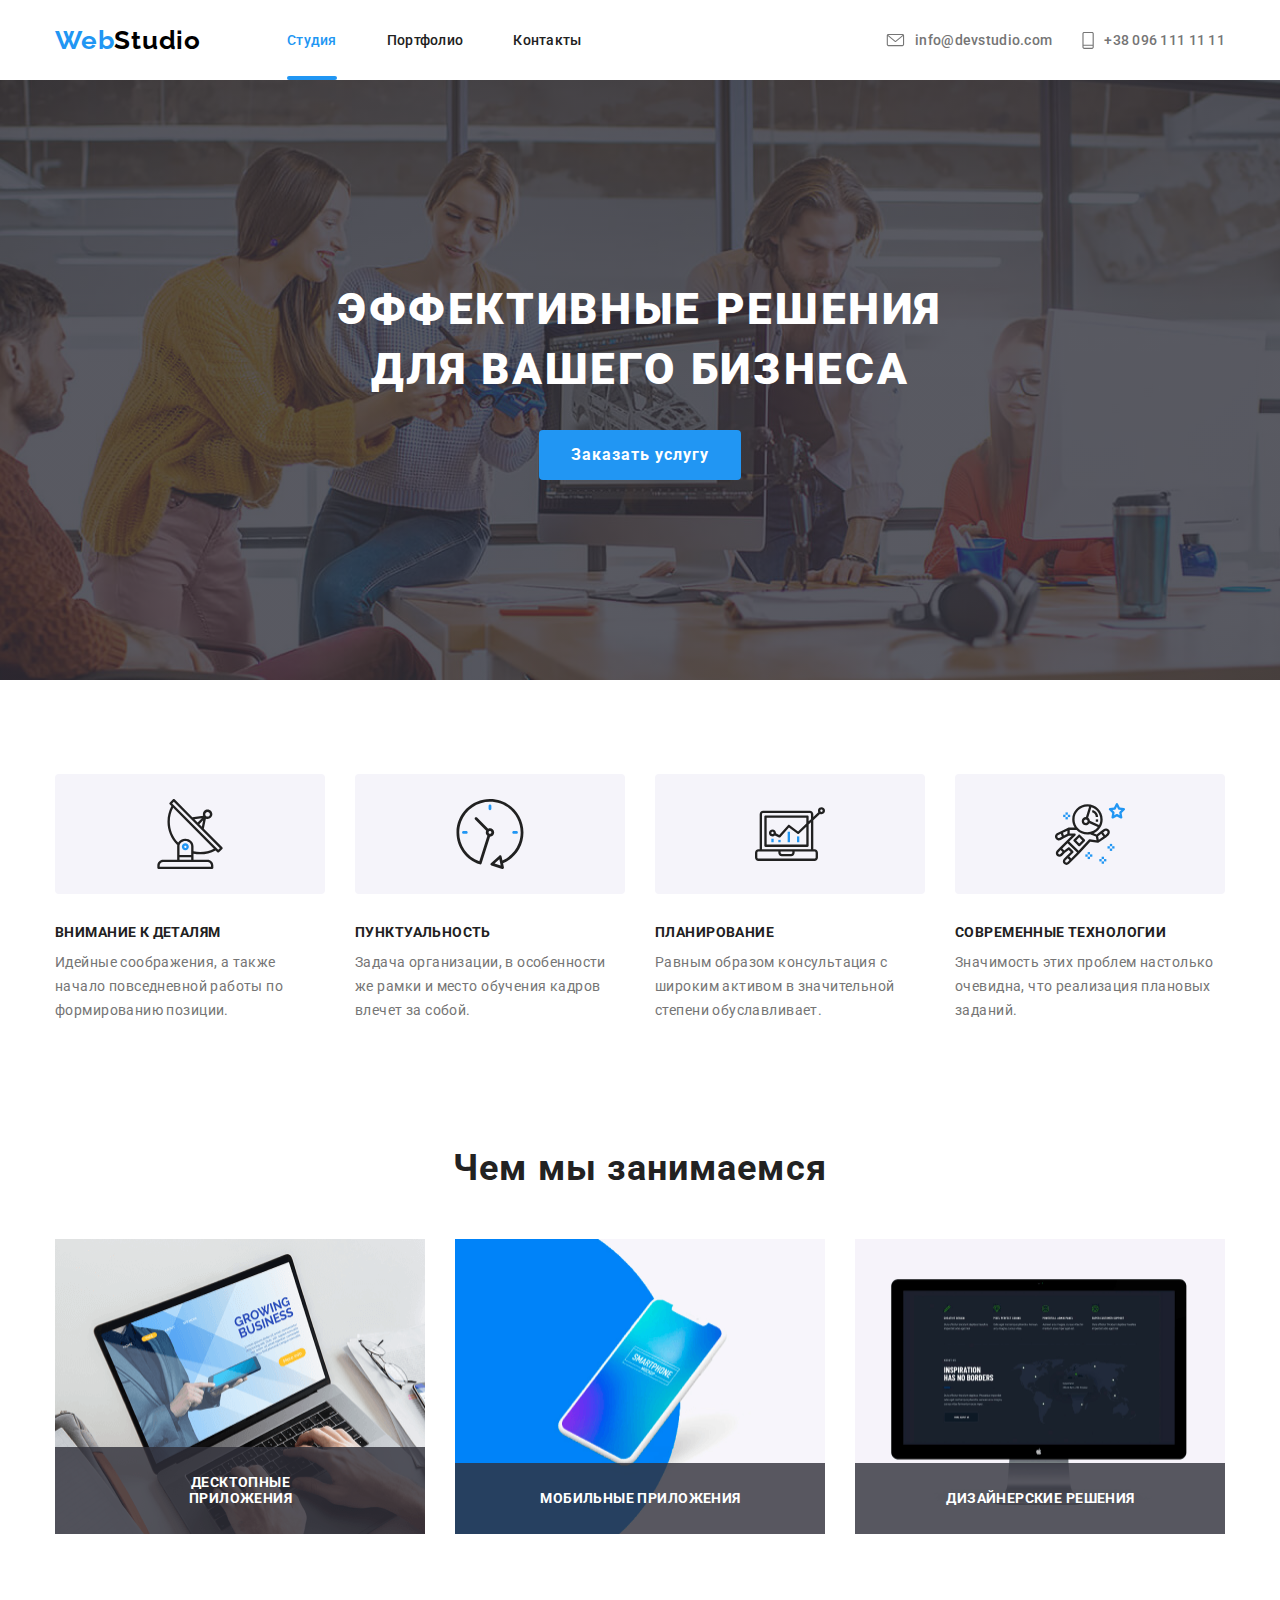
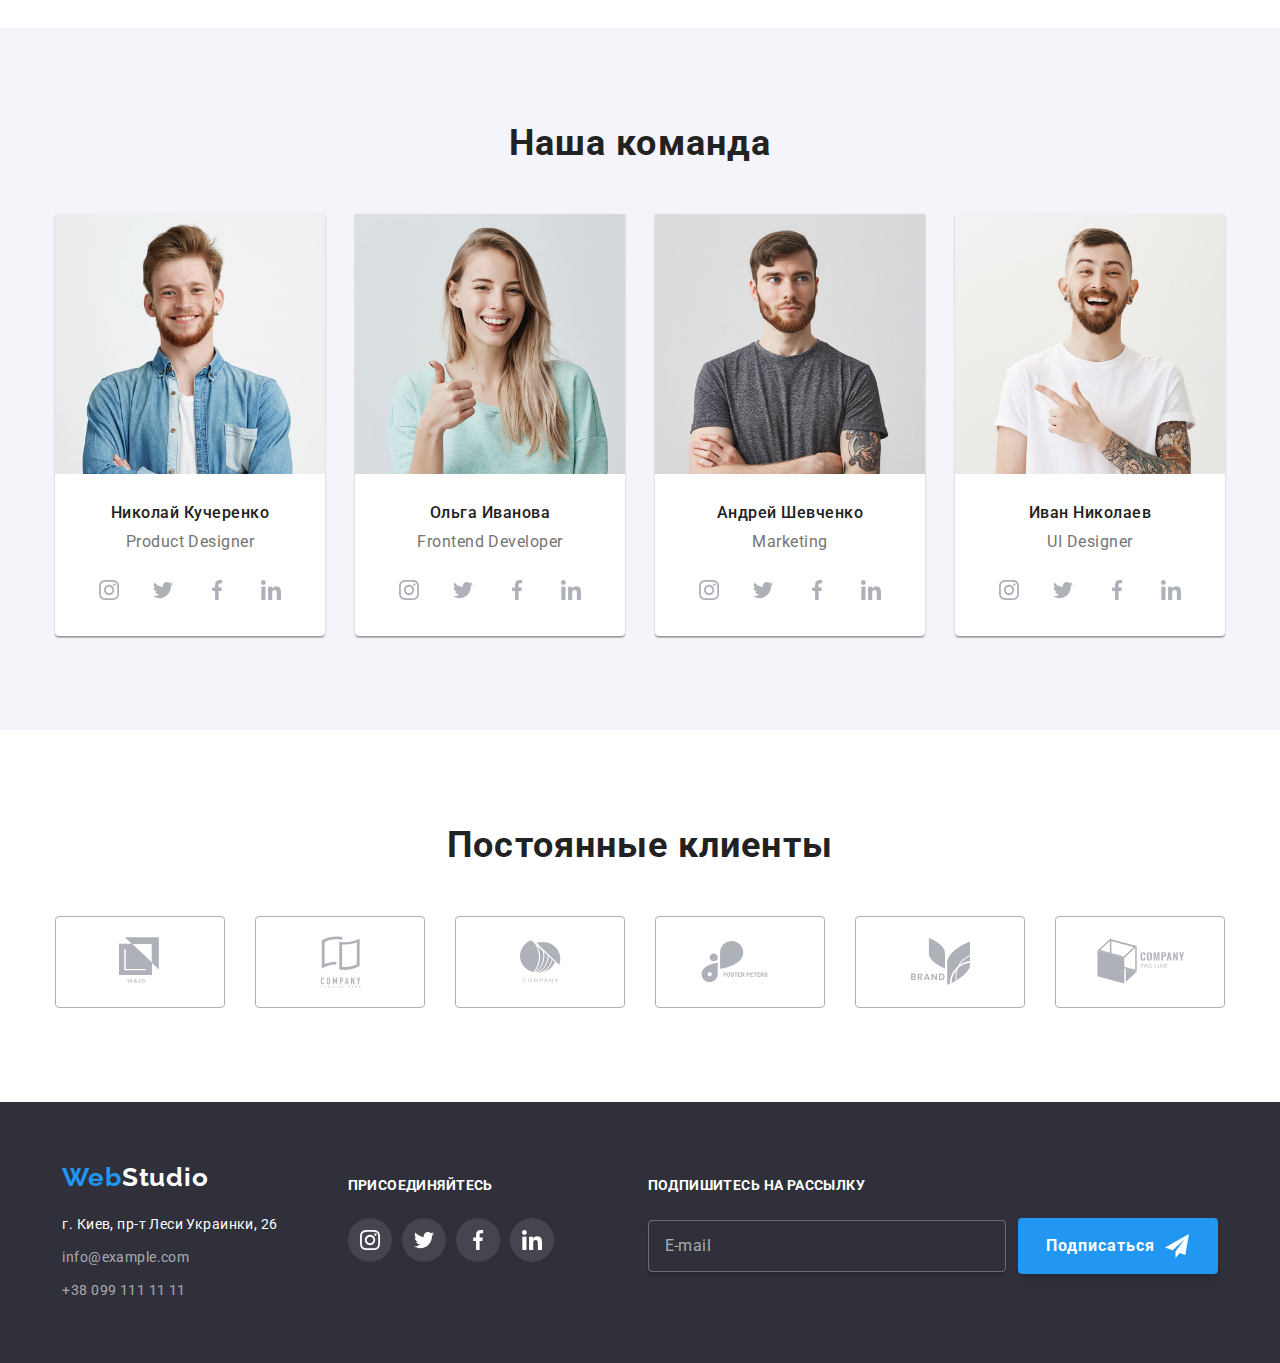
==== commit bb0886f3: "Last 02.04.22" ====
--- a/index.html
+++ b/index.html
@@ -551,14 +551,5 @@
   </script>
   <!-- Конец кода плавной прокрутки-->
 </body>
-
-
 </html>
 
-<!-- 
-
-<svg width="" height="">
-  <use href="./images/svg-sprite/symbol-defs.svg#"></use>
-</svg>
-
- -->--- a/css/main.min.css
+++ b/css/main.min.css
@@ -1,2 +1,2 @@
-/*! modern-normalize v1.1.0 | MIT License | https://github.com/sindresorhus/modern-normalize */*,::after,::before{-webkit-box-sizing:border-box;box-sizing:border-box}html{-moz-tab-size:4;-o-tab-size:4;tab-size:4}html{line-height:1.15;-webkit-text-size-adjust:100%}body{margin:0}body{font-family:system-ui,-apple-system,'Segoe UI',Roboto,Helvetica,Arial,sans-serif,'Apple Color Emoji','Segoe UI Emoji'}hr{height:0;color:inherit}abbr[title]{-webkit-text-decoration:underline dotted;text-decoration:underline dotted}b,strong{font-weight:bolder}code,kbd,pre,samp{font-family:ui-monospace,SFMono-Regular,Consolas,'Liberation Mono',Menlo,monospace;font-size:1em}small{font-size:80%}sub,sup{font-size:75%;line-height:0;position:relative;vertical-align:baseline}sub{bottom:-.25em}sup{top:-.5em}table{text-indent:0;border-color:inherit}button,input,optgroup,select,textarea{font-family:inherit;font-size:100%;line-height:1.15;margin:0}button,select{text-transform:none}[type=button],[type=reset],[type=submit],button{-webkit-appearance:button}::-moz-focus-inner{border-style:none;padding:0}:-moz-focusring{outline:1px dotted ButtonText}:-moz-ui-invalid{box-shadow:none}legend{padding:0}progress{vertical-align:baseline}::-webkit-inner-spin-button,::-webkit-outer-spin-button{height:auto}[type=search]{-webkit-appearance:textfield;outline-offset:-2px}::-webkit-search-decoration{-webkit-appearance:none}::-webkit-file-upload-button{-webkit-appearance:button;font:inherit}summary{display:list-item}*{margin:0;padding:0}article,aside,details,figcaption,figure,footer,header,hgroup,menu,nav,section{display:block}ol,ul{list-style:none}blockquote,q{quotes:none}blockquote:before,blockquote:after,q:before,q:after{content:'';content:none}table{border-collapse:collapse;border-spacing:0}input[type='search']::-webkit-search-cancel-button,input[type='search']::-webkit-search-decoration,input[type='search']::-webkit-search-results-button,input[type='search']::-webkit-search-results-decoration{-webkit-appearance:none;-moz-appearance:none}input[type='search']{-webkit-appearance:none;-moz-appearance:none;-webkit-box-sizing:content-box;box-sizing:content-box}textarea{overflow:auto;vertical-align:top;resize:vertical}audio,canvas,video{display:inline-block;*display:inline;*zoom:1;max-width:100%}audio:not([controls]){display:none;height:0}[hidden]{display:none}img{display:block;border:0;-ms-interpolation-mode:bicubic}figure{margin:0}form{margin:0}legend{border:0;padding:0;white-space:normal;*margin-left:-7px}button,input{line-height:normal}button,select{text-transform:none}button,html input[type="button"],input[type="reset"],input[type="submit"]{-webkit-appearance:button;cursor:pointer;*overflow:visible}button[disabled],html input[disabled]{cursor:default}input[type='checkbox'],input[type='radio']{-webkit-box-sizing:border-box;box-sizing:border-box;padding:0;*height:13px;*width:13px}input[type='search']{-webkit-appearance:textfield;-webkit-box-sizing:content-box;box-sizing:content-box}input[type='search']::-webkit-search-cancel-button,input[type='search']::-webkit-search-decoration{-webkit-appearance:none}button::-moz-focus-inner,input::-moz-focus-inner{border:0;padding:0}textarea{overflow:auto;vertical-align:top}table{border-collapse:collapse;border-spacing:0}html,button,input,select,textarea{color:#222}::-moz-selection{background:#b3d4fc;text-shadow:none}::selection{background:#b3d4fc;text-shadow:none}fieldset{border:0;margin:0;padding:0}textarea{resize:vertical}.chromeframe{margin:0.2em 0;background:#ccc;color:#000;padding:0.2em 0}a{display:inline-block;text-decoration:none}address{font-style:normal}img{display:block}.visually-hidden,.modal-form__checkbox-input,.qualities-section__title{position:absolute;width:1px;height:1px;margin:-1px;padding:0;overflow:hidden;border:0;clip:rect(0 0 0 0)}body{font-family:'Roboto', sans-serif;font-size:14px;font-style:normal;font-weight:400;line-height:1.714;letter-spacing:0.03em}body.modal-open{overflow:hidden}.wrapper{min-height:100%;position:relative;overflow:hidden}.container{min-width:400px;max-width:1200px;padding-left:15px;padding-right:15px;margin-left:auto;margin-right:auto}.logo{font-family:'Raleway', sans-serif;font-size:24px;font-weight:700;line-height:1.192;letter-spacing:0.03em;color:#000}.logo__text{color:#2196f3}@media screen and (min-width: 768px){.logo{font-size:24px}}@media screen and (min-width: 1140px){.logo{font-size:26px}}.modal-button{display:inline-block;padding:10px 32px;margin-top:30px;border-radius:4px;font-size:16px;font-weight:700;line-height:1.875;letter-spacing:0.06em;color:#fff;background-color:#2196f3;border:none;border-radius:4px;-webkit-transition:all cubic-bezier(0.4, 0, 0.2, 1) 250ms;transition:all cubic-bezier(0.4, 0, 0.2, 1) 250ms}.modal-button:active{-webkit-transform:scale(0.98);transform:scale(0.98)}@media screen and (min-width: 1140px){.modal-button:hover,.modal-button:focus{background-color:#188ce8;-webkit-box-shadow:0px 4px 4px 0px #00000026;box-shadow:0px 4px 4px 0px #00000026}}.subscribe-button{display:-webkit-box;display:-ms-flexbox;display:flex;-webkit-box-pack:center;-ms-flex-pack:center;justify-content:center;-webkit-box-align:center;-ms-flex-align:center;align-items:center;padding:13px 28px;width:200px;min-height:50px;font-size:16px;font-weight:700;line-height:1.875;letter-spacing:0.06em;color:#fff;background-color:#2196f3;border:none;border-radius:4px;-webkit-box-shadow:0px 4px 4px 0px #00000026;box-shadow:0px 4px 4px 0px #00000026;-webkit-transition:all cubic-bezier(0.4, 0, 0.2, 1) 250ms;transition:all cubic-bezier(0.4, 0, 0.2, 1) 250ms}.subscribe-button__icon{margin-left:10px;fill:#fff}.subscribe-button:active{-webkit-transform:scale(0.98);transform:scale(0.98)}@media screen and (min-width: 1140px){.subscribe-button:hover,.subscribe-button:focus{background-color:#188ce8;-webkit-box-shadow:0px 4px 4px 0px #00000026;box-shadow:0px 4px 4px 0px #00000026}}.modal-close-button{position:absolute;top:8px;right:8px;display:-webkit-box;display:-ms-flexbox;display:flex;-webkit-box-pack:center;-ms-flex-pack:center;justify-content:center;-webkit-box-align:center;-ms-flex-align:center;align-items:center;width:30px;height:30px;background:none;border:1px solid rgba(0,0,0,0.1);border-radius:50%;-webkit-transition:all cubic-bezier(0.4, 0, 0.2, 1) 250ms;transition:all cubic-bezier(0.4, 0, 0.2, 1) 250ms}.modal-close-button__icon{fill:#000}.modal-close-button:active,.modal-close-button:active .modal-close-button__icon{-webkit-transform:scale(0.98);transform:scale(0.98);fill:#2196f3}@media screen and (min-width: 1140px){.modal-close-button:hover .modal-close-button__icon{fill:#2196f3}.modal-close-button:hover,.modal-close-button:focus{-webkit-box-shadow:0px 0px 2px 0px #00000026;box-shadow:0px 0px 2px 0px #00000026}}.modal-button-submit{display:-webkit-box;display:-ms-flexbox;display:flex;-webkit-box-pack:center;-ms-flex-pack:center;justify-content:center;padding:10px;min-width:200px;min-height:50px;font-size:16px;font-weight:700;line-height:1.875;letter-spacing:0.06em;color:#fff;background-color:#2196f3;border:none;border-radius:4px;-webkit-box-shadow:0px 4px 4px 0px #00000026;box-shadow:0px 4px 4px 0px #00000026;-webkit-transition:all cubic-bezier(0.4, 0, 0.2, 1) 250ms;transition:all cubic-bezier(0.4, 0, 0.2, 1) 250ms}.modal-button-submit__icon{margin-left:10px;fill:#fff}.modal-button-submit:active{-webkit-transform:scale(0.98);transform:scale(0.98)}@media screen and (min-width: 1140px){.modal-button-submit:hover,.modal-button-submit:focus{background-color:#188ce8;-webkit-box-shadow:0px 4px 4px 0px #00000026;box-shadow:0px 4px 4px 0px #00000026}}.menu-button{display:-webkit-inline-box;display:-ms-inline-flexbox;display:inline-flex;width:40px;height:40px;background:none;border:none}@media (min-width: 768px){.menu-button{display:none}}.menu-button__icon-open{display:block;fill:#212121;-webkit-transition:all cubic-bezier(0.4, 0, 0.2, 1) 250ms;transition:all cubic-bezier(0.4, 0, 0.2, 1) 250ms}.menu-button__icon:active .menu-button__icon-open{fill:#2196f3}.menu-button.is-open .menu-button__icon-open{display:none}.menu-button__icon-close{display:none;fill:#212121;-webkit-transition:all cubic-bezier(0.4, 0, 0.2, 1) 250ms;transition:all cubic-bezier(0.4, 0, 0.2, 1) 250ms}.menu-button.is-open .menu-button__icon-close{display:block}.menu-button__icon:active .menu-button__icon-close{fill:#2196f3}.social-list{display:-webkit-box;display:-ms-flexbox;display:flex;-webkit-box-align:center;-ms-flex-align:center;align-items:center;-webkit-box-pack:center;-ms-flex-pack:center;justify-content:center}.social-list__item{display:-webkit-box;display:-ms-flexbox;display:flex;-webkit-box-align:center;-ms-flex-align:center;align-items:center;-webkit-box-pack:center;-ms-flex-pack:center;justify-content:center;background-color:transparent;border-radius:50%;-webkit-transition:background-color cubic-bezier(0.4, 0, 0.2, 1) 250ms;transition:background-color cubic-bezier(0.4, 0, 0.2, 1) 250ms}.social-list__item:not(:last-child){margin-right:10px}.social-list__item:hover{background-color:#2196f3}.social-list--dark-theme .social-list__item{background-color:rgba(255,255,255,0.1)}.social-list--dark-theme .social-list__item:hover{background-color:#2196f3}.social-list__link{display:-webkit-box;display:-ms-flexbox;display:flex;-webkit-box-align:center;-ms-flex-align:center;align-items:center;-webkit-box-pack:center;-ms-flex-pack:center;justify-content:center;width:44px;height:44px}.social-list__icon{fill:#afb1b8;-webkit-transition:fill cubic-bezier(0.4, 0, 0.2, 1) 250ms;transition:fill cubic-bezier(0.4, 0, 0.2, 1) 250ms}.social-list__item:hover .social-list__icon{fill:#fff}.social-list--dark-theme .social-list__icon{fill:#fff}.backdrop{display:-webkit-box;display:-ms-flexbox;display:flex;-webkit-box-align:center;-ms-flex-align:center;align-items:center;-webkit-box-pack:center;-ms-flex-pack:center;justify-content:center;padding:40px 20px;position:fixed;top:0;left:0;width:100vw;height:100vh;background-color:rgba(0,0,0,0.5);-webkit-transition:opacity cubic-bezier(0.4, 0, 0.2, 1) 250ms;transition:opacity cubic-bezier(0.4, 0, 0.2, 1) 250ms;opacity:1;visibility:visible;pointer-events:all;overflow-y:scroll}@media screen and (min-width: 1140px){.backdrop{display:block}}.backdrop.is-hidden{opacity:0;visibility:hidden;pointer-events:none;-webkit-transition:opacity cubic-bezier(0.4, 0, 0.2, 1) 250ms;transition:opacity cubic-bezier(0.4, 0, 0.2, 1) 250ms}.backdrop.is-hidden .modal{-webkit-transition:all cubic-bezier(0.4, 0, 0.2, 1) 250ms;transition:all cubic-bezier(0.4, 0, 0.2, 1) 250ms}@media screen and (min-width: 1140px){.backdrop.is-hidden .modal{-webkit-transform:translate(-50%, -50%) scale(1.1);transform:translate(-50%, -50%) scale(1.1)}}.modal{position:relative;max-width:528px;min-width:370px;min-height:581px;background-color:#fff;border-radius:4px;-webkit-transition:all cubic-bezier(0.4, 0, 0.2, 1) 250ms;transition:all cubic-bezier(0.4, 0, 0.2, 1) 250ms}@media screen and (min-width: 1140px){.modal{position:absolute;top:50%;left:50%;-webkit-transform:translate(-50%, -50%);transform:translate(-50%, -50%)}}.modal-form{padding:40px}.modal-form__title{display:block;margin-bottom:30px;font-size:20px;font-weight:700;line-height:1.15;letter-spacing:0.03em;text-align:center}.modal-form__input-group{margin-bottom:20px}.modal-form__input-field{position:relative}.modal-form__input-field:not(:last-child){margin-bottom:28px}.modal-form__input{width:100%;padding:12px 16px 12px 42px;line-height:1.14286;letter-spacing:0.01em;color:#212121;border:1px solid rgba(33,33,33,0.2);border-radius:4px;-webkit-transition:all cubic-bezier(0.4, 0, 0.2, 1) 250ms;transition:all cubic-bezier(0.4, 0, 0.2, 1) 250ms}.modal-form__input:focus{outline:1px solid #2196f3}.modal-form__label{position:absolute;top:50%;left:0;line-height:1.14286;letter-spacing:0.01em;color:#757575;-webkit-transform:translateX(42px) translateY(-50%);transform:translateX(42px) translateY(-50%);-webkit-transition:all cubic-bezier(0.4, 0, 0.2, 1) 250ms;transition:all cubic-bezier(0.4, 0, 0.2, 1) 250ms}.modal-form__input:focus ~ .modal-form__label{color:#2196f3;-webkit-transform:translateX(16px) translateY(-42px) scale(0.875);transform:translateX(16px) translateY(-42px) scale(0.875)}.modal-form__input:not(:placeholder-shown) ~ .modal-form__label{-webkit-transform:translateX(16px) translateY(-42px) scale(0.875);transform:translateX(16px) translateY(-42px) scale(0.875)}.modal-form__input-icon{position:absolute;top:50%;left:16px;-webkit-transform:translateY(-50%);transform:translateY(-50%);fill:#212121;-webkit-transition:all cubic-bezier(0.4, 0, 0.2, 1) 250ms;transition:all cubic-bezier(0.4, 0, 0.2, 1) 250ms}.modal-form__input:focus ~ .modal-form__input-icon{fill:#2196f3}.modal-form__textarea{width:100%;height:120px;resize:none;padding:12px 16px;line-height:1.14286;letter-spacing:0.01em;color:#212121;border:1px solid rgba(33,33,33,0.2);border-radius:4px;-webkit-transition:all cubic-bezier(0.4, 0, 0.2, 1) 250ms;transition:all cubic-bezier(0.4, 0, 0.2, 1) 250ms}.modal-form__textarea:focus{outline:1px solid #2196f3}.modal-form__textarea-label{position:absolute;top:12px;left:16px;line-height:1.14286;letter-spacing:0.01em;color:#757575;-webkit-transition:all cubic-bezier(0.4, 0, 0.2, 1) 250ms;transition:all cubic-bezier(0.4, 0, 0.2, 1) 250ms}.modal-form__textarea:focus ~ .modal-form__textarea-label{color:#2196f3;-webkit-transform:translateY(-32px) scale(0.875);transform:translateY(-32px) scale(0.875)}.modal-form__textarea:not(:placeholder-shown) ~ .modal-form__textarea-label{-webkit-transform:translateY(-32px) scale(0.875);transform:translateY(-32px) scale(0.875)}.modal-form__checkbox-wrapper{margin-bottom:30px}.modal-form__checkbox{display:-webkit-box;display:-ms-flexbox;display:flex;-webkit-box-pack:center;-ms-flex-pack:center;justify-content:center;-webkit-box-align:center;-ms-flex-align:center;align-items:center}.modal-form__checkbox-icon{display:inline-block;margin-right:8px;width:15px;height:15px;background:none;border:2px solid #212121;border-radius:4px}.modal-form__checkbox-input:focus ~ .modal-form__checkbox-icon{outline:1px solid #2196f3}.modal-form__checkbox-input:checked ~ .modal-form__checkbox-icon{background-color:#2196f3;background-image:url("data:image/svg+xml;charset=UTF-8,%3csvg width='15' height='15' viewBox='0 0 15 15' fill='none' xmlns='http://www.w3.org/2000/svg'%3e%3cpath d='M12.2271 3.92987L6.08979 10.1691L4.9387 8.99777L3.71633 7.75392L3.64526 7.6816L3.57393 7.75367L2.74142 8.59483L2.67205 8.66493L2.74118 8.73527L6.01843 12.0701L6.08975 12.1427L6.16108 12.0701L13.1963 4.91126L13.2652 4.84116L13.1963 4.77107L12.3697 3.92991L12.2984 3.85737L12.2271 3.92987Z' fill='white' stroke='white' stroke-width='0.2'/%3e%3c/svg%3e ");background-position:center center;background-repeat:no-repeat;border:1px solid transparent}.modal-form__checkbox-label{color:#757575}.modal-form__checkbox-link{color:#2196f3;text-decoration:underline}.modal-form__btn-wrapper{display:-webkit-box;display:-ms-flexbox;display:flex;-webkit-box-pack:center;-ms-flex-pack:center;justify-content:center}.main-title{font-size:26px;font-weight:900;line-height:1.363;letter-spacing:0.06em;text-align:center;text-transform:uppercase;color:#fff}@media screen and (min-width: 1140px){.main-title{font-size:44px}}.title{font-size:28px;font-style:normal;font-weight:700;line-height:1.172;letter-spacing:0.03em;text-align:center}@media screen and (min-width: 1140px){.title{font-size:36px}}.sub-title{font-size:14px;font-weight:700;line-height:1.172;letter-spacing:0.03em;text-transform:uppercase;color:#212121}.footer-subtitle{font-weight:700;line-height:1.172;letter-spacing:0.03em;color:#fff;text-transform:uppercase}@media screen and (max-width: 768px){.header{position:relative;border-bottom:1px solid #ececec}}.header__logo{margin-right:86px}.header__container{min-height:60px;display:-webkit-box;display:-ms-flexbox;display:flex;-webkit-box-align:center;-ms-flex-align:center;align-items:center;-webkit-box-pack:justify;-ms-flex-pack:justify;justify-content:space-between}.menu-container{position:absolute;width:100%;top:102%;left:0;visibility:hidden;opacity:0;pointer-events:none;background-color:#fff;padding-top:48px;padding-bottom:60px;-webkit-box-shadow:0px 1px 3px 0px #00000029;box-shadow:0px 1px 3px 0px #00000029;-webkit-box-shadow:0px 2px 4px 0px #00000014;box-shadow:0px 2px 4px 0px #00000014;-webkit-box-shadow:0px 4px 8px 0px #0000000a;box-shadow:0px 4px 8px 0px #0000000a;-webkit-transition:all cubic-bezier(0.4, 0, 0.2, 1) 250ms;transition:all cubic-bezier(0.4, 0, 0.2, 1) 250ms}@media screen and (max-width: 767.9px){.menu-container{-webkit-transform:translateY(-5%);transform:translateY(-5%)}}@media screen and (min-width: 768px){.menu-container{position:static;display:-webkit-box;display:-ms-flexbox;display:flex;width:100%;padding:0;-webkit-box-pack:justify;-ms-flex-pack:justify;justify-content:space-between;-webkit-box-align:center;-ms-flex-align:center;align-items:center;-webkit-box-shadow:none;box-shadow:none;visibility:visible;opacity:1;pointer-events:all}}@media screen and (min-width: 1140px){.menu-container{display:-webkit-box;display:-ms-flexbox;display:flex;width:100%;-webkit-box-pack:justify;-ms-flex-pack:justify;justify-content:space-between;-webkit-box-align:center;-ms-flex-align:center;align-items:center}}.menu-container.is-open{-webkit-transition:all cubic-bezier(0.4, 0, 0.2, 1) 250ms;transition:all cubic-bezier(0.4, 0, 0.2, 1) 250ms;visibility:visible;opacity:1;pointer-events:all}@media screen and (max-width: 767.9px){.menu-container.is-open{-webkit-transform:translateY(0%);transform:translateY(0%)}}.nav{margin:0 0 48px 0}@media screen and (min-width: 768px){.nav{display:-webkit-box;display:-ms-flexbox;display:flex;-webkit-box-align:center;-ms-flex-align:center;align-items:center;margin:0 48px 0 0}}.nav__menu-list{display:-webkit-box;display:-ms-flexbox;display:flex;-webkit-box-orient:vertical;-webkit-box-direction:normal;-ms-flex-direction:column;flex-direction:column;-webkit-box-align:center;-ms-flex-align:center;align-items:center}@media screen and (min-width: 768px){.nav__menu-list{display:-webkit-box;display:-ms-flexbox;display:flex;-webkit-box-align:center;-ms-flex-align:center;align-items:center;-webkit-box-orient:horizontal;-webkit-box-direction:normal;-ms-flex-direction:row;flex-direction:row}}.nav__list-item{position:relative}.nav__list-item:not(:last-child){margin:0 0 28px 0}@media screen and (min-width: 768px){.nav__list-item:not(:last-child){margin:0 50px 0 0}}.nav__link{padding:12px 0 12px 0;font-size:18px;font-weight:500;line-height:1.172;letter-spacing:0.02em;text-align:left;color:#212121;-webkit-transition:color cubic-bezier(0.4, 0, 0.2, 1) 250ms;transition:color cubic-bezier(0.4, 0, 0.2, 1) 250ms}@media screen and (min-width: 768px){.nav__link{padding:32px 0 32px 0;font-size:14px}}.nav__link:hover,.nav__link--current,.nav__link:focus{color:#2196f3}.nav__link::after{content:'';display:block;position:absolute;bottom:0;left:0;width:100%;height:4px;background-color:transparent;border-radius:4px;-webkit-transition:background-color cubic-bezier(0.4, 0, 0.2, 1) 250ms;transition:background-color cubic-bezier(0.4, 0, 0.2, 1) 250ms}.nav__link:hover::after,.nav__link--current::after{background-color:#2196f3}.address{display:-webkit-box;display:-ms-flexbox;display:flex;-webkit-box-orient:vertical;-webkit-box-direction:normal;-ms-flex-direction:column;flex-direction:column;-webkit-box-align:center;-ms-flex-align:center;align-items:center;-ms-flex-negative:10;flex-shrink:10}@media screen and (min-width: 768px){.address{display:-webkit-box;display:-ms-flexbox;display:flex;-webkit-box-orient:horizontal;-webkit-box-direction:normal;-ms-flex-direction:row;flex-direction:row;-webkit-box-align:center;-ms-flex-align:center;align-items:center;-webkit-box-pack:start;-ms-flex-pack:start;justify-content:start;-ms-flex-wrap:wrap;flex-wrap:wrap;gap:10px}}@media screen and (min-width: 1140px){.address{display:-webkit-box;display:-ms-flexbox;display:flex;-webkit-box-orient:horizontal;-webkit-box-direction:normal;-ms-flex-direction:row;flex-direction:row;-webkit-box-align:center;-ms-flex-align:center;align-items:center;-webkit-box-pack:start;-ms-flex-pack:start;justify-content:start;-ms-flex-wrap:nowrap;flex-wrap:nowrap;gap:0}}.address__link{display:-webkit-box;display:-ms-flexbox;display:flex;-webkit-box-align:center;-ms-flex-align:center;align-items:center;font-size:18px;font-weight:500;line-height:1.172;letter-spacing:0.02em;color:#757575;-webkit-transition:color cubic-bezier(0.4, 0, 0.2, 1) 250ms;transition:color cubic-bezier(0.4, 0, 0.2, 1) 250ms}.address__link:not(:last-child){margin:0 0 16px 0}.address__link:hover,.address__link:focus{color:#2196f3}@media screen and (min-width: 768px){.address__link{font-size:12px}.address__link:not(:last-child){margin:0 0 0 0}}@media screen and (min-width: 1140px){.address__link{font-size:14px}.address__link:not(:last-child){margin:0 30px 0 0}}.address__icon{margin-right:10px;fill:#757575;-webkit-transition:fill cubic-bezier(0.4, 0, 0.2, 1) 250ms;transition:fill cubic-bezier(0.4, 0, 0.2, 1) 250ms}.address__link:hover .address__icon{fill:#2196f3}.hero-section{text-align:center;padding:118px 0;background-image:-webkit-gradient(linear, left top, left bottom, from(rgba(47,48,58,0.8))),url("../../images/main-page/hero-section/hero-section-bg.jpg");background-image:linear-gradient(rgba(47,48,58,0.8)),url("../../images/main-page/hero-section/hero-section-bg.jpg");background-color:rgba(47,48,58,0.8)}@media screen and (min-width: 1140px){.hero-section{padding:200px 0}}.qualities-section{padding:60px 0}@media screen and (min-width: 1140px){.qualities-section{padding:94px 0}}@media (min-width: 768px){.qualities-list{display:-webkit-box;display:-ms-flexbox;display:flex;-ms-flex-wrap:wrap;flex-wrap:wrap}}.qualities-list__item{display:block;margin-bottom:30px}@media (min-width: 768px){.qualities-list__item{width:calc((100% - 30px) / 2)}.qualities-list__item:not(:nth-child(-n+2)){margin-bottom:30px}.qualities-list__item:not(:nth-child(even)){margin-right:30px}}@media screen and (min-width: 1140px){.qualities-list__item{margin-bottom:0;width:calc((100% - 30px * 3) / 4)}.qualities-list__item:not(:last-child){margin-right:30px}}.qualities-list__img-container{display:-webkit-box;display:-ms-flexbox;display:flex;-webkit-box-pack:center;-ms-flex-pack:center;justify-content:center;-webkit-box-align:center;-ms-flex-align:center;align-items:center;height:120px;background-color:#f5f4fa;border-radius:4px;-webkit-transition:background-color cubic-bezier(0.4, 0, 0.2, 1) 250ms;transition:background-color cubic-bezier(0.4, 0, 0.2, 1) 250ms}@media screen and (min-width: 1140px){.qualities-list__item:hover .qualities-list__img-container,.qualities-list__item:focus .qualities-list__img-container{background-color:#2196f3}}.qualities-list__img{-webkit-transition:all cubic-bezier(0.4, 0, 0.2, 1) 250ms;transition:all cubic-bezier(0.4, 0, 0.2, 1) 250ms}@media screen and (min-width: 1140px){.qualities-list__item:hover .qualities-list__img{--color1: #fff;--color2: #fff}}.qualities-list__sub-title{margin-top:30px;text-align:center}@media screen and (min-width: 1140px){.qualities-list__sub-title{text-align:left}}.qualities-list__description{margin-top:10px;font-size:14px;font-weight:400;line-height:1.714;letter-spacing:0.03em;color:#757575}@media (max-width: 1139px){.about-us-section{position:absolute;width:1px;height:1px;margin:-1px;padding:0;overflow:hidden;border:0;clip:rect(0 0 0 0)}}@media (min-width: 1140px){.about-us-section{padding-bottom:94px}.about-us-section__title{margin-bottom:50px}}.about-us-list{display:-webkit-box;display:-ms-flexbox;display:flex;-webkit-box-align:start;-ms-flex-align:start;align-items:flex-start}.about-us-list__item{position:relative}.about-us-list__item:not(:last-child){margin-right:30px}.about-us-list__description{position:absolute;left:0;bottom:0;width:100%;padding:27px 82px 27px 83px;font-size:14px;font-weight:700;line-height:1.172;letter-spacing:0.03em;text-align:center;text-transform:uppercase;color:#fff;background-color:rgba(47,48,58,0.8)}.our-team-section{padding:60px 0;background-color:#f5f4fa}.our-team-section__title{margin-bottom:30px}.our-team-section__social-list{margin-top:16px}@media screen and (min-width: 1140px){.our-team-section{padding:94px 0}.our-team-section__title{margin-bottom:50px}}.our-team-list-wrapper{display:-webkit-box;display:-ms-flexbox;display:flex;-webkit-box-pack:center;-ms-flex-pack:center;justify-content:center}.our-team-list{display:-webkit-box;display:-ms-flexbox;display:flex;-webkit-box-orient:vertical;-webkit-box-direction:normal;-ms-flex-direction:column;flex-direction:column;-ms-flex-wrap:nowrap;flex-wrap:nowrap;margin:-15px}@media screen and (min-width: 768px){.our-team-list{display:-webkit-box;display:-ms-flexbox;display:flex;-webkit-box-orient:horizontal;-webkit-box-direction:normal;-ms-flex-direction:row;flex-direction:row;-ms-flex-wrap:wrap;flex-wrap:wrap;-webkit-box-pack:center;-ms-flex-pack:center;justify-content:center}}@media screen and (min-width: 1140px){.our-team-list{display:-webkit-box;display:-ms-flexbox;display:flex}}.our-team-list__item{display:-webkit-box;display:-ms-flexbox;display:flex;-webkit-box-orient:vertical;-webkit-box-direction:normal;-ms-flex-direction:column;flex-direction:column;-webkit-box-align:center;-ms-flex-align:center;align-items:center;background:#fff;-webkit-box-shadow:0px 1px 3px rgba(0,0,0,0.12),0px 1px 1px rgba(0,0,0,0.14),0px 2px 1px rgba(0,0,0,0.2);box-shadow:0px 1px 3px rgba(0,0,0,0.12),0px 1px 1px rgba(0,0,0,0.14),0px 2px 1px rgba(0,0,0,0.2);border-radius:0px 0px 4px 4px;margin:15px}@media screen and (min-width: 768px){.our-team-list__item{width:calc((100% - 30px * 2) / 2);max-width:450px}}@media screen and (min-width: 1140px){.our-team-list__item{width:calc((100% - 30px * 4) / 4)}}.our-team-list__img-wrapper{max-width:450px;min-width:250px;max-height:320px;overflow:hidden}@media screen and (min-width: 768px){.our-team-list__img-wrapper{height:260px;overflow:hidden}}.our-team-list__img{width:102%;-webkit-transform:translate(-2px, -2px);transform:translate(-2px, -2px)}.our-team-list__desription-container{padding:30px 32px 24px 32px}.our-team-list__name-title{font-size:16px;font-weight:500;line-height:1.172;letter-spacing:0.03em;text-align:center;color:#212121}.our-team-list__description{margin-top:10px;font-size:16px;font-weight:400;line-height:1.172;letter-spacing:0.03em;text-align:center;color:#757575}.clients-section{padding-top:60px;padding-bottom:60px}.clients-section__title{margin-bottom:30px}@media screen and (min-width: 1140px){.clients-section{padding-top:94px;padding-bottom:94px}.clients-section__title{margin-bottom:50px}}.clients-list-wrapper{margin:0 auto}.clients-list{display:-webkit-box;display:-ms-flexbox;display:flex;-webkit-box-pack:start;-ms-flex-pack:start;justify-content:flex-start;-ms-flex-wrap:wrap;flex-wrap:wrap;margin:-15px}@media screen and (min-width: 768px){.clients-list{-ms-flex-wrap:wrap;flex-wrap:wrap}}@media screen and (min-width: 1140px){.clients-list{-ms-flex-wrap:nowrap;flex-wrap:nowrap}}.clients-list__item{width:calc((100% - 30px * 2) / 2);margin:15px;border:1px solid #afb1b8;border-radius:4px;-webkit-transition:border-color cubic-bezier(0.4, 0, 0.2, 1) 250ms;transition:border-color cubic-bezier(0.4, 0, 0.2, 1) 250ms}@media screen and (min-width: 768px){.clients-list__item{width:calc((100% - 30px * 3) / 3)}}@media screen and (min-width: 1140px){.clients-list__item{width:calc((100% - 30px * 6) / 6)}}.clients-list__item:hover,.clients-list__item:focus{border:1px solid #2196f3}.clients-list__link{display:-webkit-box;display:-ms-flexbox;display:flex;-webkit-box-pack:center;-ms-flex-pack:center;justify-content:center;-webkit-box-align:center;-ms-flex-align:center;align-items:center;min-width:170px;min-height:90px}.clients-list__image{fill:#afb1b8;-webkit-transition:fill cubic-bezier(0.4, 0, 0.2, 1) 250ms;transition:fill cubic-bezier(0.4, 0, 0.2, 1) 250ms}.clients-list__item:hover .clients-list__image{fill:#2196f3}.footer{padding:60px 0;background-color:#2f303a}@media screen and (min-width: 768px){.footer{padding:60px 60px}}@media screen and (min-width: 1140px){.footer{padding:60px 0}}@media screen and (max-width: 767.9px){.footer__container{display:-webkit-box;display:-ms-flexbox;display:flex;-webkit-box-orient:vertical;-webkit-box-direction:normal;-ms-flex-direction:column;flex-direction:column;-webkit-box-align:center;-ms-flex-align:center;align-items:center}}@media screen and (min-width: 768px){.footer__container{display:-webkit-box;display:-ms-flexbox;display:flex;-ms-flex-wrap:wrap;flex-wrap:wrap;-webkit-box-pack:center;-ms-flex-pack:center;justify-content:center}}@media screen and (min-width: 1140px){.footer__container{display:-webkit-box;display:-ms-flexbox;display:flex;-ms-flex-wrap:nowrap;flex-wrap:nowrap}}.footer__logo{padding-bottom:20px;color:#fff}.footer__social-list{margin-top:20px}@media screen and (min-width: 1140px){.footer__social-list{-webkit-box-pack:center;-ms-flex-pack:center;justify-content:center}}@media screen and (max-width: 767.9px){.footer__address-wrap{width:auto;display:-webkit-box;display:-ms-flexbox;display:flex;-webkit-box-orient:vertical;-webkit-box-direction:normal;-ms-flex-direction:column;flex-direction:column;-webkit-box-align:center;-ms-flex-align:center;align-items:center;margin:0 0 60px 0}}@media screen and (min-width: 768px){.footer__address-wrap{width:50%;margin:0 0 60px 0;-webkit-box-flex:1;-ms-flex-positive:1;flex-grow:1}}@media screen and (min-width: 1140px){.footer__address-wrap{width:auto;-webkit-box-flex:0;-ms-flex-positive:0;flex-grow:0;margin:0 70px 0 0}}.footer__social-wrap{width:auto;display:-webkit-box;display:-ms-flexbox;display:flex;-webkit-box-orient:vertical;-webkit-box-direction:normal;-ms-flex-direction:column;flex-direction:column;-webkit-box-align:center;-ms-flex-align:center;align-items:center;margin:0 0 60px 0}@media screen and (min-width: 768px){.footer__social-wrap{width:50%;-webkit-box-flex:1;-ms-flex-positive:1;flex-grow:1;padding-top:12px;margin:0}}@media screen and (min-width: 1140px){.footer__social-wrap{width:auto;display:block;-webkit-box-flex:0;-ms-flex-positive:0;flex-grow:0;margin:0 94px 0 0}}.footer__subscribe-wrap{display:-webkit-box;display:-ms-flexbox;display:flex;-webkit-box-orient:vertical;-webkit-box-direction:normal;-ms-flex-direction:column;flex-direction:column;-webkit-box-align:center;-ms-flex-align:center;align-items:center}.footer__subscribe-wrap__subtitle{display:block;margin-bottom:20px}@media screen and (min-width: 1140px){.footer__subscribe-wrap{padding-top:12px;display:block}}.footer__subscribe-form{margin-top:20px}.footer-address{display:-webkit-box;display:-ms-flexbox;display:flex;-webkit-box-orient:vertical;-webkit-box-direction:normal;-ms-flex-direction:column;flex-direction:column;-webkit-box-pack:start;-ms-flex-pack:start;justify-content:flex-start}.footer-address__link{display:-webkit-box;display:-ms-flexbox;display:flex;-webkit-box-pack:center;-ms-flex-pack:center;justify-content:center;font-size:14px;font-weight:400;line-height:1.714;letter-spacing:0.03em;color:rgba(255,255,255,0.6);-webkit-transition:all cubic-bezier(0.4, 0, 0.2, 1) 250ms;transition:all cubic-bezier(0.4, 0, 0.2, 1) 250ms}@media screen and (min-width: 768px){.footer-address__link{display:block}}.footer-address__link:not(:last-child){padding-bottom:9px}.footer-address__link:hover{color:#2196f3}.footer-address__link--location{color:#fff}.subscribe-form{display:-webkit-box;display:-ms-flexbox;display:flex;-webkit-box-orient:vertical;-webkit-box-direction:normal;-ms-flex-direction:column;flex-direction:column;-webkit-box-align:center;-ms-flex-align:center;align-items:center}@media screen and (min-width: 1140px){.subscribe-form{-webkit-box-orient:horizontal;-webkit-box-direction:normal;-ms-flex-direction:row;flex-direction:row}}.subscribe-form__input{max-width:450px;min-width:358px;min-height:50px;padding:15px 16px;margin-right:12px;margin:0 0 20px 0;font-size:16px;font-weight:400;line-height:20px;letter-spacing:0.03em;color:#fff;background:none;border:1px solid rgba(255,255,255,0.3);border-radius:4px;-webkit-box-shadow:0px 4px 4px 0px #00000026;box-shadow:0px 4px 4px 0px #00000026}@media screen and (min-width: 1140px){.subscribe-form__input{margin:0 12px 0 0}}.subscribe-form__input::-webkit-input-placeholder{font-size:16px;font-weight:400;line-height:20px;letter-spacing:0.03em;color:rgba(255,255,255,0.6)}.subscribe-form__input:-ms-input-placeholder{font-size:16px;font-weight:400;line-height:20px;letter-spacing:0.03em;color:rgba(255,255,255,0.6)}.subscribe-form__input::-ms-input-placeholder{font-size:16px;font-weight:400;line-height:20px;letter-spacing:0.03em;color:rgba(255,255,255,0.6)}.subscribe-form__input::placeholder{font-size:16px;font-weight:400;line-height:20px;letter-spacing:0.03em;color:rgba(255,255,255,0.6)}
+/*! modern-normalize v1.1.0 | MIT License | https://github.com/sindresorhus/modern-normalize */*,::after,::before{-webkit-box-sizing:border-box;box-sizing:border-box}html{-moz-tab-size:4;-o-tab-size:4;tab-size:4}html{line-height:1.15;-webkit-text-size-adjust:100%}body{margin:0}body{font-family:system-ui,-apple-system,'Segoe UI',Roboto,Helvetica,Arial,sans-serif,'Apple Color Emoji','Segoe UI Emoji'}hr{height:0;color:inherit}abbr[title]{-webkit-text-decoration:underline dotted;text-decoration:underline dotted}b,strong{font-weight:bolder}code,kbd,pre,samp{font-family:ui-monospace,SFMono-Regular,Consolas,'Liberation Mono',Menlo,monospace;font-size:1em}small{font-size:80%}sub,sup{font-size:75%;line-height:0;position:relative;vertical-align:baseline}sub{bottom:-.25em}sup{top:-.5em}table{text-indent:0;border-color:inherit}button,input,optgroup,select,textarea{font-family:inherit;font-size:100%;line-height:1.15;margin:0}button,select{text-transform:none}[type=button],[type=reset],[type=submit],button{-webkit-appearance:button}::-moz-focus-inner{border-style:none;padding:0}:-moz-focusring{outline:1px dotted ButtonText}:-moz-ui-invalid{box-shadow:none}legend{padding:0}progress{vertical-align:baseline}::-webkit-inner-spin-button,::-webkit-outer-spin-button{height:auto}[type=search]{-webkit-appearance:textfield;outline-offset:-2px}::-webkit-search-decoration{-webkit-appearance:none}::-webkit-file-upload-button{-webkit-appearance:button;font:inherit}summary{display:list-item}*{margin:0;padding:0}article,aside,details,figcaption,figure,footer,header,hgroup,menu,nav,section{display:block}ol,ul{list-style:none}blockquote,q{quotes:none}blockquote:before,blockquote:after,q:before,q:after{content:'';content:none}table{border-collapse:collapse;border-spacing:0}input[type='search']::-webkit-search-cancel-button,input[type='search']::-webkit-search-decoration,input[type='search']::-webkit-search-results-button,input[type='search']::-webkit-search-results-decoration{-webkit-appearance:none;-moz-appearance:none}input[type='search']{-webkit-appearance:none;-moz-appearance:none;-webkit-box-sizing:content-box;box-sizing:content-box}textarea{overflow:auto;vertical-align:top;resize:vertical}audio,canvas,video{display:inline-block;*display:inline;*zoom:1;max-width:100%}audio:not([controls]){display:none;height:0}[hidden]{display:none}img{display:block;border:0;-ms-interpolation-mode:bicubic}figure{margin:0}form{margin:0}legend{border:0;padding:0;white-space:normal;*margin-left:-7px}button,input{line-height:normal}button,select{text-transform:none}button,html input[type="button"],input[type="reset"],input[type="submit"]{-webkit-appearance:button;cursor:pointer;*overflow:visible}button[disabled],html input[disabled]{cursor:default}input[type='checkbox'],input[type='radio']{-webkit-box-sizing:border-box;box-sizing:border-box;padding:0;*height:13px;*width:13px}input[type='search']{-webkit-appearance:textfield;-webkit-box-sizing:content-box;box-sizing:content-box}input[type='search']::-webkit-search-cancel-button,input[type='search']::-webkit-search-decoration{-webkit-appearance:none}button::-moz-focus-inner,input::-moz-focus-inner{border:0;padding:0}textarea{overflow:auto;vertical-align:top}table{border-collapse:collapse;border-spacing:0}html,button,input,select,textarea{color:#222}::-moz-selection{background:#b3d4fc;text-shadow:none}::selection{background:#b3d4fc;text-shadow:none}fieldset{border:0;margin:0;padding:0}textarea{resize:vertical}.chromeframe{margin:0.2em 0;background:#ccc;color:#000;padding:0.2em 0}a{display:inline-block;text-decoration:none}address{font-style:normal}img{display:block}.visually-hidden,.modal-form__checkbox-input,.qualities-section__title{position:absolute;width:1px;height:1px;margin:-1px;padding:0;overflow:hidden;border:0;clip:rect(0 0 0 0)}body{font-family:'Roboto', sans-serif;font-size:14px;font-style:normal;font-weight:400;line-height:1.714;letter-spacing:0.03em}body.modal-open{overflow:hidden}.wrapper{min-height:100%;position:relative;overflow:hidden}.container{min-width:340px;max-width:1200px;padding-left:15px;padding-right:15px;margin-left:auto;margin-right:auto}.logo{font-family:'Raleway', sans-serif;font-size:24px;font-weight:700;line-height:1.192;letter-spacing:0.03em;color:#000}.logo__text{color:#2196f3}@media screen and (min-width: 768px){.logo{font-size:24px}}@media screen and (min-width: 1140px){.logo{font-size:26px}}.modal-button{display:inline-block;padding:10px 32px;margin-top:30px;border-radius:4px;font-size:16px;font-weight:700;line-height:1.875;letter-spacing:0.06em;color:#fff;background-color:#2196f3;border:none;border-radius:4px}@media screen and (min-width: 1140px){.modal-button{-webkit-transition:all cubic-bezier(0.4, 0, 0.2, 1) 250ms;transition:all cubic-bezier(0.4, 0, 0.2, 1) 250ms}}.modal-button:active{-webkit-transform:scale(0.98);transform:scale(0.98)}@media screen and (min-width: 1140px){.modal-button:hover,.modal-button:focus{background-color:#188ce8;-webkit-box-shadow:0px 4px 4px 0px #00000026;box-shadow:0px 4px 4px 0px #00000026}}.subscribe-button{display:-webkit-box;display:-ms-flexbox;display:flex;-webkit-box-pack:center;-ms-flex-pack:center;justify-content:center;-webkit-box-align:center;-ms-flex-align:center;align-items:center;padding:13px 28px;width:200px;min-height:50px;font-size:16px;font-weight:700;line-height:1.875;letter-spacing:0.06em;color:#fff;background-color:#2196f3;border:none;border-radius:4px;-webkit-box-shadow:0px 4px 4px 0px #00000026;box-shadow:0px 4px 4px 0px #00000026}@media screen and (min-width: 1140px){.subscribe-button{-webkit-transition:all cubic-bezier(0.4, 0, 0.2, 1) 250ms;transition:all cubic-bezier(0.4, 0, 0.2, 1) 250ms}}.subscribe-button__icon{margin-left:10px;fill:#fff}.subscribe-button:active{-webkit-transform:scale(0.98);transform:scale(0.98)}@media screen and (min-width: 1140px){.subscribe-button:hover,.subscribe-button:focus{background-color:#188ce8;-webkit-box-shadow:0px 4px 4px 0px #00000026;box-shadow:0px 4px 4px 0px #00000026}}.modal-close-button{position:absolute;top:8px;right:8px;display:-webkit-box;display:-ms-flexbox;display:flex;-webkit-box-pack:center;-ms-flex-pack:center;justify-content:center;-webkit-box-align:center;-ms-flex-align:center;align-items:center;width:30px;height:30px;background:none;border:1px solid rgba(0,0,0,0.1);border-radius:50%}@media screen and (min-width: 1140px){.modal-close-button{-webkit-transition:all cubic-bezier(0.4, 0, 0.2, 1) 250ms;transition:all cubic-bezier(0.4, 0, 0.2, 1) 250ms}}.modal-close-button__icon{fill:#000}.modal-close-button:active,.modal-close-button:active .modal-close-button__icon{-webkit-transform:scale(0.98);transform:scale(0.98);fill:#2196f3}@media screen and (min-width: 1140px){.modal-close-button:hover .modal-close-button__icon{fill:#2196f3}.modal-close-button:hover,.modal-close-button:focus{-webkit-box-shadow:0px 0px 2px 0px #00000026;box-shadow:0px 0px 2px 0px #00000026}}.modal-button-submit{display:-webkit-box;display:-ms-flexbox;display:flex;-webkit-box-pack:center;-ms-flex-pack:center;justify-content:center;padding:10px;min-width:200px;min-height:50px;font-size:16px;font-weight:700;line-height:1.875;letter-spacing:0.06em;color:#fff;background-color:#2196f3;border:none;border-radius:4px;-webkit-box-shadow:0px 4px 4px 0px #00000026;box-shadow:0px 4px 4px 0px #00000026}@media screen and (min-width: 1140px){.modal-button-submit{-webkit-transition:all cubic-bezier(0.4, 0, 0.2, 1) 250ms;transition:all cubic-bezier(0.4, 0, 0.2, 1) 250ms}}.modal-button-submit__icon{margin-left:10px;fill:#fff}.modal-button-submit:active{-webkit-transform:scale(0.98);transform:scale(0.98)}@media screen and (min-width: 1140px){.modal-button-submit:hover,.modal-button-submit:focus{background-color:#188ce8;-webkit-box-shadow:0px 4px 4px 0px #00000026;box-shadow:0px 4px 4px 0px #00000026}}.menu-button{display:-webkit-inline-box;display:-ms-inline-flexbox;display:inline-flex;width:40px;height:40px;background:none;border:none}@media (min-width: 768px){.menu-button{display:none}}.menu-button__icon-open{display:block;fill:#212121;-webkit-transition:all cubic-bezier(0.4, 0, 0.2, 1) 250ms;transition:all cubic-bezier(0.4, 0, 0.2, 1) 250ms}.menu-button__icon:active .menu-button__icon-open{fill:#2196f3}.menu-button.is-open .menu-button__icon-open{display:none}.menu-button__icon-close{display:none;fill:#212121;-webkit-transition:all cubic-bezier(0.4, 0, 0.2, 1) 250ms;transition:all cubic-bezier(0.4, 0, 0.2, 1) 250ms}.menu-button.is-open .menu-button__icon-close{display:block}.menu-button__icon:active .menu-button__icon-close{fill:#2196f3}.social-list{display:-webkit-box;display:-ms-flexbox;display:flex;-webkit-box-align:center;-ms-flex-align:center;align-items:center;-webkit-box-pack:center;-ms-flex-pack:center;justify-content:center}.social-list__item{display:-webkit-box;display:-ms-flexbox;display:flex;-webkit-box-align:center;-ms-flex-align:center;align-items:center;-webkit-box-pack:center;-ms-flex-pack:center;justify-content:center;background-color:transparent;border-radius:50%}@media screen and (min-width: 1140px){.social-list__item{-webkit-transition:all cubic-bezier(0.4, 0, 0.2, 1) 250ms;transition:all cubic-bezier(0.4, 0, 0.2, 1) 250ms}}.social-list__item:not(:last-child){margin-right:10px}.social-list__item:hover{background-color:#2196f3}.social-list--dark-theme .social-list__item{background-color:rgba(255,255,255,0.1)}.social-list--dark-theme .social-list__item:hover{background-color:#2196f3}.social-list__link{display:-webkit-box;display:-ms-flexbox;display:flex;-webkit-box-align:center;-ms-flex-align:center;align-items:center;-webkit-box-pack:center;-ms-flex-pack:center;justify-content:center;width:44px;height:44px}.social-list__icon{fill:#afb1b8}@media screen and (min-width: 1140px){.social-list__icon{-webkit-transition:all cubic-bezier(0.4, 0, 0.2, 1) 250ms;transition:all cubic-bezier(0.4, 0, 0.2, 1) 250ms}}.social-list__item:hover .social-list__icon{fill:#fff}.social-list--dark-theme .social-list__icon{fill:#fff}.backdrop{display:-webkit-box;display:-ms-flexbox;display:flex;-webkit-box-align:center;-ms-flex-align:center;align-items:center;-webkit-box-pack:center;-ms-flex-pack:center;justify-content:center;padding:40px 20px;position:fixed;top:0;left:0;width:100vw;height:100vh;z-index:120;background-color:rgba(0,0,0,0.5);-webkit-transition:opacity cubic-bezier(0.4, 0, 0.2, 1) 250ms;transition:opacity cubic-bezier(0.4, 0, 0.2, 1) 250ms;opacity:1;visibility:visible;pointer-events:all;overflow-y:scroll}@media screen and (min-width: 1140px){.backdrop{display:block}}.backdrop.is-hidden{opacity:0;visibility:hidden;pointer-events:none;-webkit-transition:opacity cubic-bezier(0.4, 0, 0.2, 1) 250ms;transition:opacity cubic-bezier(0.4, 0, 0.2, 1) 250ms}.backdrop.is-hidden .modal{-webkit-transition:all cubic-bezier(0.4, 0, 0.2, 1) 250ms;transition:all cubic-bezier(0.4, 0, 0.2, 1) 250ms}@media screen and (min-width: 1140px){.backdrop.is-hidden .modal{-webkit-transform:translate(-50%, -50%) scale(1.1);transform:translate(-50%, -50%) scale(1.1)}}.modal{position:relative;max-width:528px;min-width:320px;min-height:581px;background-color:#fff;border-radius:4px;-webkit-transition:all cubic-bezier(0.4, 0, 0.2, 1) 250ms;transition:all cubic-bezier(0.4, 0, 0.2, 1) 250ms}@media screen and (min-width: 1140px){.modal{position:absolute;top:50%;left:50%;-webkit-transform:translate(-50%, -50%);transform:translate(-50%, -50%)}}.modal-form{padding:40px}.modal-form__title{display:block;margin-bottom:30px;font-size:20px;font-weight:700;line-height:1.15;letter-spacing:0.03em;text-align:center}.modal-form__input-group{margin-bottom:20px}.modal-form__input-field{position:relative}.modal-form__input-field:not(:last-child){margin-bottom:28px}.modal-form__input{width:100%;padding:12px 16px 12px 42px;line-height:1.14286;letter-spacing:0.01em;color:#212121;border:1px solid rgba(33,33,33,0.2);border-radius:4px}.modal-form__input:focus{outline:1px solid #2196f3}@media screen and (min-width: 1140px){.modal-form__input{-webkit-transition:all cubic-bezier(0.4, 0, 0.2, 1) 250ms;transition:all cubic-bezier(0.4, 0, 0.2, 1) 250ms}}.modal-form__label{position:absolute;top:50%;left:0;line-height:1.14286;letter-spacing:0.01em;color:#757575;-webkit-transform:translateX(42px) translateY(-50%);transform:translateX(42px) translateY(-50%)}@media screen and (min-width: 1140px){.modal-form__label{-webkit-transition:all cubic-bezier(0.4, 0, 0.2, 1) 250ms;transition:all cubic-bezier(0.4, 0, 0.2, 1) 250ms}}.modal-form__input:focus ~ .modal-form__label{color:#2196f3;-webkit-transform:translateX(16px) translateY(-42px) scale(0.875);transform:translateX(16px) translateY(-42px) scale(0.875)}.modal-form__input:not(:placeholder-shown) ~ .modal-form__label{-webkit-transform:translateX(16px) translateY(-42px) scale(0.875);transform:translateX(16px) translateY(-42px) scale(0.875)}.modal-form__input-icon{position:absolute;top:50%;left:16px;-webkit-transform:translateY(-50%);transform:translateY(-50%);fill:#212121}@media screen and (min-width: 1140px){.modal-form__input-icon{-webkit-transition:all cubic-bezier(0.4, 0, 0.2, 1) 250ms;transition:all cubic-bezier(0.4, 0, 0.2, 1) 250ms}}.modal-form__input:focus ~ .modal-form__input-icon{fill:#2196f3}.modal-form__textarea{width:100%;height:120px;resize:none;padding:12px 16px;line-height:1.14286;letter-spacing:0.01em;color:#212121;border:1px solid rgba(33,33,33,0.2);border-radius:4px}@media screen and (min-width: 1140px){.modal-form__textarea{-webkit-transition:all cubic-bezier(0.4, 0, 0.2, 1) 250ms;transition:all cubic-bezier(0.4, 0, 0.2, 1) 250ms}}.modal-form__textarea:focus{outline:1px solid #2196f3}.modal-form__textarea-label{position:absolute;top:12px;left:16px;line-height:1.14286;letter-spacing:0.01em;color:#757575}@media screen and (min-width: 1140px){.modal-form__textarea-label{-webkit-transition:all cubic-bezier(0.4, 0, 0.2, 1) 250ms;transition:all cubic-bezier(0.4, 0, 0.2, 1) 250ms}}.modal-form__textarea:focus ~ .modal-form__textarea-label{color:#2196f3;-webkit-transform:translateY(-32px) scale(0.875);transform:translateY(-32px) scale(0.875)}.modal-form__textarea:not(:placeholder-shown) ~ .modal-form__textarea-label{-webkit-transform:translateY(-32px) scale(0.875);transform:translateY(-32px) scale(0.875)}.modal-form__checkbox-wrapper{margin-bottom:30px}.modal-form__checkbox{display:-webkit-box;display:-ms-flexbox;display:flex;-webkit-box-pack:center;-ms-flex-pack:center;justify-content:center;-webkit-box-align:center;-ms-flex-align:center;align-items:center}.modal-form__checkbox-icon{display:block;margin-right:8px;-ms-flex-negative:0;flex-shrink:0;width:15px;height:15px;background:none;border:2px solid #212121;border-radius:4px}.modal-form__checkbox-input:focus ~ .modal-form__checkbox-icon{outline:1px solid #2196f3}.modal-form__checkbox-input:checked ~ .modal-form__checkbox-icon{background-color:#2196f3;background-image:url("data:image/svg+xml;charset=UTF-8,%3csvg width='15' height='15' viewBox='0 0 15 15' fill='none' xmlns='http://www.w3.org/2000/svg'%3e%3cpath d='M12.2271 3.92987L6.08979 10.1691L4.9387 8.99777L3.71633 7.75392L3.64526 7.6816L3.57393 7.75367L2.74142 8.59483L2.67205 8.66493L2.74118 8.73527L6.01843 12.0701L6.08975 12.1427L6.16108 12.0701L13.1963 4.91126L13.2652 4.84116L13.1963 4.77107L12.3697 3.92991L12.2984 3.85737L12.2271 3.92987Z' fill='white' stroke='white' stroke-width='0.2'/%3e%3c/svg%3e ");background-position:center center;background-repeat:no-repeat;border:1px solid transparent}.modal-form__checkbox-label{color:#757575}.modal-form__checkbox-link{color:#2196f3;text-decoration:underline}.modal-form__btn-wrapper{display:-webkit-box;display:-ms-flexbox;display:flex;-webkit-box-pack:center;-ms-flex-pack:center;justify-content:center}.main-title{font-size:26px;font-weight:900;line-height:1.363;letter-spacing:0.06em;text-align:center;text-transform:uppercase;color:#fff}@media screen and (min-width: 1140px){.main-title{font-size:44px}}.title{font-size:28px;font-style:normal;font-weight:700;line-height:1.172;letter-spacing:0.03em;text-align:center}@media screen and (min-width: 1140px){.title{font-size:36px}}.sub-title{font-size:14px;font-weight:700;line-height:1.172;letter-spacing:0.03em;text-transform:uppercase;color:#212121}.footer-subtitle{font-weight:700;line-height:1.172;letter-spacing:0.03em;color:#fff;text-transform:uppercase}@media screen and (max-width: 768px){.header{position:relative;border-bottom:1px solid #ececec}}.header__logo{margin-right:86px}.header__container{min-height:60px;display:-webkit-box;display:-ms-flexbox;display:flex;-webkit-box-align:center;-ms-flex-align:center;align-items:center;-webkit-box-pack:justify;-ms-flex-pack:justify;justify-content:space-between}.menu-container{position:absolute;width:100%;top:102%;left:0;z-index:20;visibility:hidden;opacity:0;pointer-events:none;background-color:#fff;padding-top:48px;padding-bottom:60px;-webkit-box-shadow:0px 1px 3px 0px #00000029;box-shadow:0px 1px 3px 0px #00000029;-webkit-box-shadow:0px 2px 4px 0px #00000014;box-shadow:0px 2px 4px 0px #00000014;-webkit-box-shadow:0px 4px 8px 0px #0000000a;box-shadow:0px 4px 8px 0px #0000000a;-webkit-transition:all cubic-bezier(0.4, 0, 0.2, 1) 250ms;transition:all cubic-bezier(0.4, 0, 0.2, 1) 250ms}@media screen and (max-width: 767.9px){.menu-container{-webkit-transform:translateY(-5%);transform:translateY(-5%)}}@media screen and (min-width: 768px){.menu-container{position:static;display:-webkit-box;display:-ms-flexbox;display:flex;width:100%;padding:0;-webkit-box-pack:justify;-ms-flex-pack:justify;justify-content:space-between;-webkit-box-align:center;-ms-flex-align:center;align-items:center;-webkit-box-shadow:none;box-shadow:none;visibility:visible;opacity:1;pointer-events:all}}@media screen and (min-width: 1140px){.menu-container{display:-webkit-box;display:-ms-flexbox;display:flex;width:100%;-webkit-box-pack:justify;-ms-flex-pack:justify;justify-content:space-between;-webkit-box-align:center;-ms-flex-align:center;align-items:center}}.menu-container.is-open{-webkit-transition:all cubic-bezier(0.4, 0, 0.2, 1) 250ms;transition:all cubic-bezier(0.4, 0, 0.2, 1) 250ms;visibility:visible;opacity:1;pointer-events:all}@media screen and (max-width: 767.9px){.menu-container.is-open{-webkit-transform:translateY(0%);transform:translateY(0%)}}.nav{margin:0 0 48px 0}@media screen and (min-width: 768px){.nav{display:-webkit-box;display:-ms-flexbox;display:flex;-webkit-box-align:center;-ms-flex-align:center;align-items:center;margin:0 48px 0 0}}.nav__menu-list{display:-webkit-box;display:-ms-flexbox;display:flex;-webkit-box-orient:vertical;-webkit-box-direction:normal;-ms-flex-direction:column;flex-direction:column;-webkit-box-align:center;-ms-flex-align:center;align-items:center}@media screen and (min-width: 768px){.nav__menu-list{display:-webkit-box;display:-ms-flexbox;display:flex;-webkit-box-align:center;-ms-flex-align:center;align-items:center;-webkit-box-orient:horizontal;-webkit-box-direction:normal;-ms-flex-direction:row;flex-direction:row}}.nav__list-item{position:relative}.nav__list-item:not(:last-child){margin:0 0 28px 0}@media screen and (min-width: 768px){.nav__list-item:not(:last-child){margin:0 50px 0 0}}.nav__link{padding:12px 0 12px 0;font-size:18px;font-weight:500;line-height:1.172;letter-spacing:0.02em;text-align:left;color:#212121}@media screen and (min-width: 768px){.nav__link{padding:32px 0 32px 0;font-size:14px}}@media screen and (min-width: 1140px){.nav__link{-webkit-transition:color cubic-bezier(0.4, 0, 0.2, 1) 250ms;transition:color cubic-bezier(0.4, 0, 0.2, 1) 250ms}}.nav__link:hover,.nav__link--current,.nav__link:focus{color:#2196f3}.nav__link::after{content:'';display:block;position:absolute;bottom:0;left:0;width:100%;height:4px;background-color:transparent;border-radius:4px}@media screen and (min-width: 1140px){.nav__link::after{-webkit-transition:background-color cubic-bezier(0.4, 0, 0.2, 1) 250ms;transition:background-color cubic-bezier(0.4, 0, 0.2, 1) 250ms}}.nav__link:hover::after,.nav__link--current::after{background-color:#2196f3}.address{display:-webkit-box;display:-ms-flexbox;display:flex;-webkit-box-orient:vertical;-webkit-box-direction:normal;-ms-flex-direction:column;flex-direction:column;-webkit-box-align:center;-ms-flex-align:center;align-items:center;-ms-flex-negative:10;flex-shrink:10}@media screen and (min-width: 768px){.address{display:-webkit-box;display:-ms-flexbox;display:flex;-webkit-box-orient:horizontal;-webkit-box-direction:normal;-ms-flex-direction:row;flex-direction:row;-webkit-box-align:center;-ms-flex-align:center;align-items:center;-webkit-box-pack:start;-ms-flex-pack:start;justify-content:start;-ms-flex-wrap:wrap;flex-wrap:wrap;gap:10px}}@media screen and (min-width: 1140px){.address{display:-webkit-box;display:-ms-flexbox;display:flex;-webkit-box-orient:horizontal;-webkit-box-direction:normal;-ms-flex-direction:row;flex-direction:row;-webkit-box-align:center;-ms-flex-align:center;align-items:center;-webkit-box-pack:start;-ms-flex-pack:start;justify-content:start;-ms-flex-wrap:nowrap;flex-wrap:nowrap;gap:0}}.address__link{display:-webkit-box;display:-ms-flexbox;display:flex;-webkit-box-align:center;-ms-flex-align:center;align-items:center;font-size:18px;font-weight:500;line-height:1.172;letter-spacing:0.02em;color:#757575}.address__link:not(:last-child){margin:0 0 16px 0}.address__link:hover,.address__link:focus{color:#2196f3}@media screen and (min-width: 768px){.address__link{font-size:12px}.address__link:not(:last-child){margin:0 0 0 0}}@media screen and (min-width: 1140px){.address__link{font-size:14px;-webkit-transition:color cubic-bezier(0.4, 0, 0.2, 1) 250ms;transition:color cubic-bezier(0.4, 0, 0.2, 1) 250ms}.address__link:not(:last-child){margin:0 30px 0 0}}.address__icon{margin-right:10px;fill:#757575}@media screen and (min-width: 1140px){.address__icon{-webkit-transition:fill cubic-bezier(0.4, 0, 0.2, 1) 250ms;transition:fill cubic-bezier(0.4, 0, 0.2, 1) 250ms}}.address__link:hover .address__icon{fill:#2196f3}.hero-section{text-align:center;padding:118px 0;background-image:-webkit-gradient(linear, left top, left bottom, from(rgba(47,48,58,0.8))),url("../images/main-page/hero-section/hero-section-bg.jpg");background-image:linear-gradient(rgba(47,48,58,0.8)),url("../images/main-page/hero-section/hero-section-bg.jpg");background-color:rgba(47,48,58,0.8);background-position:center top}@media screen and (min-width: 1140px){.hero-section{padding:200px 0}}.qualities-section{padding:60px 0}@media screen and (min-width: 1140px){.qualities-section{padding:94px 0}}@media (min-width: 768px){.qualities-list{display:-webkit-box;display:-ms-flexbox;display:flex;-ms-flex-wrap:wrap;flex-wrap:wrap}}.qualities-list__item{display:block;margin-bottom:30px}@media (min-width: 768px){.qualities-list__item{width:calc((100% - 30px) / 2)}.qualities-list__item:not(:nth-child(-n+2)){margin-bottom:30px}.qualities-list__item:not(:nth-child(even)){margin-right:30px}}@media screen and (min-width: 1140px){.qualities-list__item{margin-bottom:0;width:calc((100% - 30px * 3) / 4)}.qualities-list__item:not(:last-child){margin-right:30px}}.qualities-list__img-container{display:-webkit-box;display:-ms-flexbox;display:flex;-webkit-box-pack:center;-ms-flex-pack:center;justify-content:center;-webkit-box-align:center;-ms-flex-align:center;align-items:center;height:120px;background-color:#f5f4fa;border-radius:4px;-webkit-transition:background-color cubic-bezier(0.4, 0, 0.2, 1) 250ms;transition:background-color cubic-bezier(0.4, 0, 0.2, 1) 250ms}@media screen and (min-width: 1140px){.qualities-list__item:hover .qualities-list__img-container,.qualities-list__item:focus .qualities-list__img-container{background-color:#2196f3}}.qualities-list__img{-webkit-transition:all cubic-bezier(0.4, 0, 0.2, 1) 250ms;transition:all cubic-bezier(0.4, 0, 0.2, 1) 250ms}@media screen and (min-width: 1140px){.qualities-list__item:hover .qualities-list__img{--color1: #fff;--color2: #fff}}.qualities-list__sub-title{margin-top:30px;text-align:center}@media screen and (min-width: 1140px){.qualities-list__sub-title{text-align:left}}.qualities-list__description{margin-top:10px;font-size:14px;font-weight:400;line-height:1.714;letter-spacing:0.03em;color:#757575}@media (max-width: 1139px){.about-us-section{position:absolute;width:1px;height:1px;margin:-1px;padding:0;overflow:hidden;border:0;clip:rect(0 0 0 0)}}@media (min-width: 1140px){.about-us-section{padding-bottom:94px}.about-us-section__title{margin-bottom:50px}}.about-us-list{display:-webkit-box;display:-ms-flexbox;display:flex;-webkit-box-align:start;-ms-flex-align:start;align-items:flex-start}.about-us-list__item{position:relative}.about-us-list__item:not(:last-child){margin-right:30px}.about-us-list__description{position:absolute;left:0;bottom:0;width:100%;padding:27px 82px 27px 83px;font-size:14px;font-weight:700;line-height:1.172;letter-spacing:0.03em;text-align:center;text-transform:uppercase;color:#fff;background-color:rgba(47,48,58,0.8)}.our-team-section{padding:60px 0;background-color:#f5f4fa}.our-team-section__title{margin-bottom:30px}.our-team-section__social-list{margin-top:16px}@media screen and (min-width: 1140px){.our-team-section{padding:94px 0}.our-team-section__title{margin-bottom:50px}}.our-team-list-wrapper{display:-webkit-box;display:-ms-flexbox;display:flex;-webkit-box-pack:center;-ms-flex-pack:center;justify-content:center}.our-team-list{display:-webkit-box;display:-ms-flexbox;display:flex;-webkit-box-orient:vertical;-webkit-box-direction:normal;-ms-flex-direction:column;flex-direction:column;-ms-flex-wrap:nowrap;flex-wrap:nowrap;margin:-15px}@media screen and (min-width: 768px){.our-team-list{display:-webkit-box;display:-ms-flexbox;display:flex;-webkit-box-orient:horizontal;-webkit-box-direction:normal;-ms-flex-direction:row;flex-direction:row;-ms-flex-wrap:wrap;flex-wrap:wrap;-webkit-box-pack:center;-ms-flex-pack:center;justify-content:center}}@media screen and (min-width: 1140px){.our-team-list{display:-webkit-box;display:-ms-flexbox;display:flex}}.our-team-list__item{display:-webkit-box;display:-ms-flexbox;display:flex;-webkit-box-orient:vertical;-webkit-box-direction:normal;-ms-flex-direction:column;flex-direction:column;-webkit-box-align:center;-ms-flex-align:center;align-items:center;background:#fff;-webkit-box-shadow:0px 1px 3px rgba(0,0,0,0.12),0px 1px 1px rgba(0,0,0,0.14),0px 2px 1px rgba(0,0,0,0.2);box-shadow:0px 1px 3px rgba(0,0,0,0.12),0px 1px 1px rgba(0,0,0,0.14),0px 2px 1px rgba(0,0,0,0.2);border-radius:0px 0px 4px 4px;margin:15px}@media screen and (min-width: 768px){.our-team-list__item{width:calc((100% - 30px * 2) / 2);max-width:450px}}@media screen and (min-width: 1140px){.our-team-list__item{width:calc((100% - 30px * 4) / 4)}}.our-team-list__img-wrapper{max-width:450px;min-width:250px;max-height:320px;overflow:hidden}@media screen and (min-width: 768px){.our-team-list__img-wrapper{height:260px;overflow:hidden}}.our-team-list__img{width:102%;-webkit-transform:translate(-2px, -2px);transform:translate(-2px, -2px)}.our-team-list__desription-container{padding:30px 32px 24px 32px}.our-team-list__name-title{font-size:16px;font-weight:500;line-height:1.172;letter-spacing:0.03em;text-align:center;color:#212121}.our-team-list__description{margin-top:10px;font-size:16px;font-weight:400;line-height:1.172;letter-spacing:0.03em;text-align:center;color:#757575}.clients-section{padding-top:60px;padding-bottom:60px}.clients-section__title{margin-bottom:30px}@media screen and (min-width: 1140px){.clients-section{padding-top:94px;padding-bottom:94px}.clients-section__title{margin-bottom:50px}}.clients-list-wrapper{margin:0 auto}.clients-list{display:-webkit-box;display:-ms-flexbox;display:flex;-webkit-box-pack:start;-ms-flex-pack:start;justify-content:flex-start;-ms-flex-wrap:wrap;flex-wrap:wrap;margin:-15px}@media screen and (min-width: 768px){.clients-list{-ms-flex-wrap:wrap;flex-wrap:wrap}}@media screen and (min-width: 1140px){.clients-list{-ms-flex-wrap:nowrap;flex-wrap:nowrap}}.clients-list__item{width:calc((100% - 30px * 2) / 2);margin:15px;border:1px solid #afb1b8;border-radius:4px}@media screen and (min-width: 768px){.clients-list__item{width:calc((100% - 30px * 3) / 3)}}@media screen and (min-width: 1140px){.clients-list__item{width:calc((100% - 30px * 6) / 6);-webkit-transition:border-color cubic-bezier(0.4, 0, 0.2, 1) 250ms;transition:border-color cubic-bezier(0.4, 0, 0.2, 1) 250ms}}.clients-list__item:hover,.clients-list__item:focus{border:1px solid #2196f3}.clients-list__link{display:-webkit-box;display:-ms-flexbox;display:flex;-webkit-box-pack:center;-ms-flex-pack:center;justify-content:center;-webkit-box-align:center;-ms-flex-align:center;align-items:center;min-width:170px;min-height:90px}.clients-list__image{fill:#afb1b8}@media screen and (min-width: 1140px){.clients-list__image{-webkit-transition:fill cubic-bezier(0.4, 0, 0.2, 1) 250ms;transition:fill cubic-bezier(0.4, 0, 0.2, 1) 250ms}}.clients-list__item:hover .clients-list__image{fill:#2196f3}.footer{padding:60px 0;background-color:#2f303a}@media screen and (min-width: 768px){.footer{padding:60px 60px}}@media screen and (min-width: 1140px){.footer{padding:60px 0}}@media screen and (max-width: 767.9px){.footer__container{display:-webkit-box;display:-ms-flexbox;display:flex;-webkit-box-orient:vertical;-webkit-box-direction:normal;-ms-flex-direction:column;flex-direction:column;-webkit-box-align:center;-ms-flex-align:center;align-items:center}}@media screen and (min-width: 768px){.footer__container{display:-webkit-box;display:-ms-flexbox;display:flex;-ms-flex-wrap:wrap;flex-wrap:wrap;-webkit-box-pack:center;-ms-flex-pack:center;justify-content:center}}@media screen and (min-width: 1140px){.footer__container{display:-webkit-box;display:-ms-flexbox;display:flex;-ms-flex-wrap:nowrap;flex-wrap:nowrap}}.footer__logo{padding-bottom:20px;color:#fff}.footer__social-list{margin-top:20px}@media screen and (min-width: 1140px){.footer__social-list{-webkit-box-pack:center;-ms-flex-pack:center;justify-content:center}}@media screen and (max-width: 767.9px){.footer__address-wrap{width:auto;display:-webkit-box;display:-ms-flexbox;display:flex;-webkit-box-orient:vertical;-webkit-box-direction:normal;-ms-flex-direction:column;flex-direction:column;-webkit-box-align:center;-ms-flex-align:center;align-items:center;margin:0 0 60px 0}}@media screen and (min-width: 768px){.footer__address-wrap{width:50%;margin:0 0 60px 0;-webkit-box-flex:1;-ms-flex-positive:1;flex-grow:1}}@media screen and (min-width: 1140px){.footer__address-wrap{width:auto;-webkit-box-flex:0;-ms-flex-positive:0;flex-grow:0;margin:0 70px 0 0}}.footer__social-wrap{width:auto;display:-webkit-box;display:-ms-flexbox;display:flex;-webkit-box-orient:vertical;-webkit-box-direction:normal;-ms-flex-direction:column;flex-direction:column;-webkit-box-align:center;-ms-flex-align:center;align-items:center;margin:0 0 60px 0}@media screen and (min-width: 768px){.footer__social-wrap{width:50%;-webkit-box-flex:1;-ms-flex-positive:1;flex-grow:1;padding-top:12px;margin:0}}@media screen and (min-width: 1140px){.footer__social-wrap{width:auto;display:block;-webkit-box-flex:0;-ms-flex-positive:0;flex-grow:0;margin:0 94px 0 0}}.footer__subscribe-wrap{display:-webkit-box;display:-ms-flexbox;display:flex;-webkit-box-orient:vertical;-webkit-box-direction:normal;-ms-flex-direction:column;flex-direction:column;-webkit-box-align:center;-ms-flex-align:center;align-items:center}.footer__subscribe-wrap__subtitle{display:block;margin-bottom:20px}@media screen and (min-width: 1140px){.footer__subscribe-wrap{padding-top:12px;display:block}}.footer__subscribe-form{margin-top:20px}.footer-address{display:-webkit-box;display:-ms-flexbox;display:flex;-webkit-box-orient:vertical;-webkit-box-direction:normal;-ms-flex-direction:column;flex-direction:column;-webkit-box-pack:start;-ms-flex-pack:start;justify-content:flex-start}.footer-address__link{display:-webkit-box;display:-ms-flexbox;display:flex;-webkit-box-pack:center;-ms-flex-pack:center;justify-content:center;font-size:14px;font-weight:400;line-height:1.714;letter-spacing:0.03em;color:rgba(255,255,255,0.6)}@media screen and (min-width: 768px){.footer-address__link{display:block}}@media screen and (min-width: 1140px){.footer-address__link{-webkit-transition:all cubic-bezier(0.4, 0, 0.2, 1) 250ms;transition:all cubic-bezier(0.4, 0, 0.2, 1) 250ms}}.footer-address__link:not(:last-child){padding-bottom:9px}.footer-address__link:hover{color:#2196f3}.footer-address__link--location{color:#fff}.subscribe-form{display:-webkit-box;display:-ms-flexbox;display:flex;-webkit-box-orient:vertical;-webkit-box-direction:normal;-ms-flex-direction:column;flex-direction:column;-webkit-box-align:center;-ms-flex-align:center;align-items:center}@media screen and (min-width: 1140px){.subscribe-form{-webkit-box-orient:horizontal;-webkit-box-direction:normal;-ms-flex-direction:row;flex-direction:row}}.subscribe-form__input{max-width:450px;min-width:358px;min-height:50px;padding:15px 16px;margin-right:12px;margin:0 0 20px 0;font-size:16px;font-weight:400;line-height:20px;letter-spacing:0.03em;color:#fff;background:none;border:1px solid rgba(255,255,255,0.3);border-radius:4px;-webkit-box-shadow:0px 4px 4px 0px #00000026;box-shadow:0px 4px 4px 0px #00000026}@media screen and (min-width: 1140px){.subscribe-form__input{margin:0 12px 0 0}}.subscribe-form__input::-webkit-input-placeholder{font-size:16px;font-weight:400;line-height:20px;letter-spacing:0.03em;color:rgba(255,255,255,0.6)}.subscribe-form__input:-ms-input-placeholder{font-size:16px;font-weight:400;line-height:20px;letter-spacing:0.03em;color:rgba(255,255,255,0.6)}.subscribe-form__input::-ms-input-placeholder{font-size:16px;font-weight:400;line-height:20px;letter-spacing:0.03em;color:rgba(255,255,255,0.6)}.subscribe-form__input::placeholder{font-size:16px;font-weight:400;line-height:20px;letter-spacing:0.03em;color:rgba(255,255,255,0.6)}
 /*# sourceMappingURL=main.min.css.map */